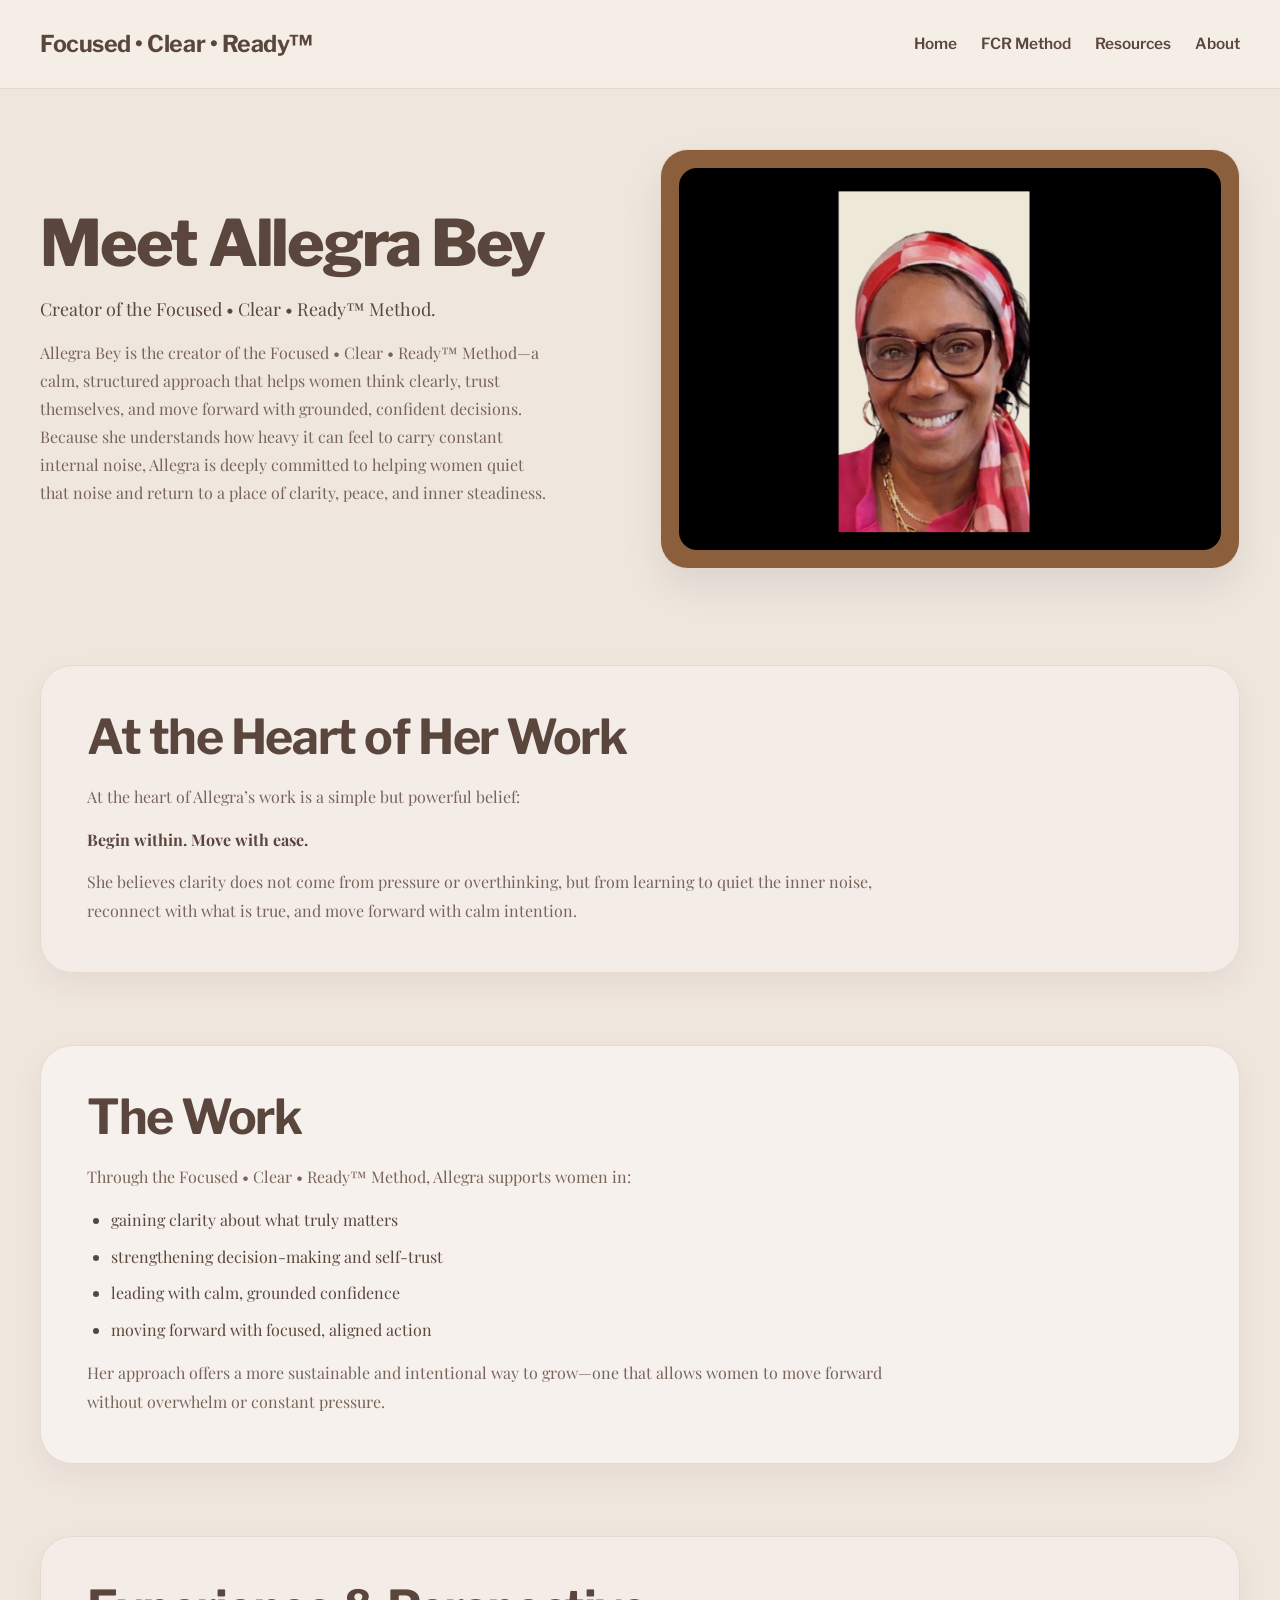
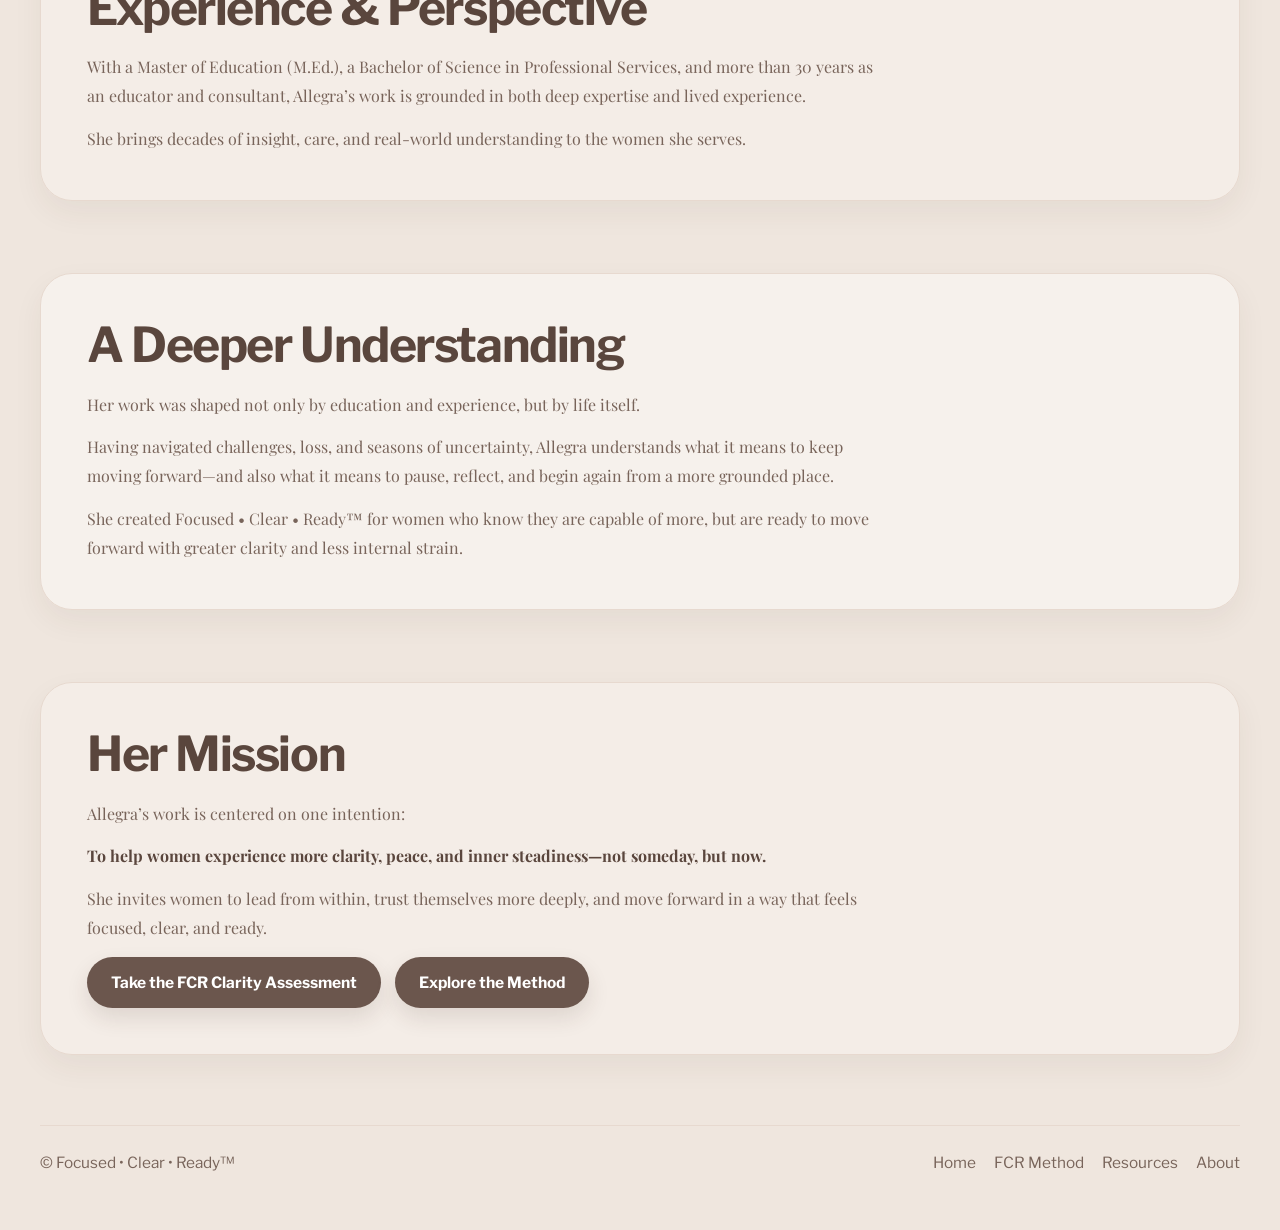
==== about.html @ 3c3bc7fe "updated jotforms on pages" ====
<!DOCTYPE html>
<html lang="en">
<head>
  <meta charset="UTF-8">
  <meta name="viewport" content="width=device-width, initial-scale=1.0">
  <title>About — Focused • Clear • Ready™</title>
  <link rel="preconnect" href="https://fonts.googleapis.com">
  <link rel="preconnect" href="https://fonts.gstatic.com" crossorigin>
  <link href="https://fonts.googleapis.com/css2?family=Libre+Franklin:wght@500;600;700;800&family=Playfair+Display:wght@400;500;600;700&display=swap" rel="stylesheet">
  <link rel="stylesheet" href="css/styles.css">
</head>
<body>

<header class="site-header">
  <div class="nav-container">
    <h1 class="logo">Focused • Clear • Ready™</h1>
    <nav class="nav">
      <a href="index.html">Home</a>
      <a href="method.html">FCR Method</a>
      <a href="resources.html">Resources</a>
      <a href="about.html">About</a>
    </nav>
  </div>
</header>

<section class="page-hero">
  <div class="page-hero-text">
    <h1>Meet Allegra Bey</h1>

    <p class="page-hero-subheadline">
      Creator of the Focused • Clear • Ready™ Method.
    </p>

    <p class="page-hero-intro">
      Allegra Bey is the creator of the Focused • Clear • Ready™ Method—a calm, structured approach that helps women think clearly, trust themselves, and move forward with grounded, confident decisions.
    </p>

    <p class="page-hero-intro">
      Because she understands how heavy it can feel to carry constant internal noise, Allegra is deeply committed to helping women quiet that noise and return to a place of clarity, peace, and inner steadiness.
    </p>
  </div>

  <div class="page-hero-image about-photo-frame">
    <img src="images/auntie-home.png" alt="Allegra Bey portrait">
  </div>
</section>

<section class="section light">
  <div class="container">
    <h2>At the Heart of Her Work</h2>

    <p>
      At the heart of Allegra’s work is a simple but powerful belief:
    </p>

    <p><strong>Begin within. Move with ease.</strong></p>

    <p>
      She believes clarity does not come from pressure or overthinking, but from learning to quiet the inner noise, reconnect with what is true, and move forward with calm intention.
    </p>
  </div>
</section>

<section class="section">
  <div class="container">
    <h2>The Work</h2>

    <p>
      Through the Focused • Clear • Ready™ Method, Allegra supports women in:
    </p>

    <ul class="section-list">
      <li>gaining clarity about what truly matters</li>
      <li>strengthening decision-making and self-trust</li>
      <li>leading with calm, grounded confidence</li>
      <li>moving forward with focused, aligned action</li>
    </ul>

    <p>
      Her approach offers a more sustainable and intentional way to grow—one that allows women to move forward without overwhelm or constant pressure.
    </p>
  </div>
</section>

<section class="section light">
  <div class="container">
    <h2>Experience &amp; Perspective</h2>

    <p>
      With a Master of Education (M.Ed.), a Bachelor of Science in Professional Services, and more than 30 years as an educator and consultant, Allegra’s work is grounded in both deep expertise and lived experience.
    </p>

    <p>
      She brings decades of insight, care, and real-world understanding to the women she serves.
    </p>
  </div>
</section>

<section class="section">
  <div class="container">
    <h2>A Deeper Understanding</h2>

    <p>
      Her work was shaped not only by education and experience, but by life itself.
    </p>

    <p>
      Having navigated challenges, loss, and seasons of uncertainty, Allegra understands what it means to keep moving forward—and also what it means to pause, reflect, and begin again from a more grounded place.
    </p>

    <p>
      She created Focused • Clear • Ready™ for women who know they are capable of more, but are ready to move forward with greater clarity and less internal strain.
    </p>
  </div>
</section>

<section class="section light">
  <div class="container">
    <h2>Her Mission</h2>

    <p>
      Allegra’s work is centered on one intention:
    </p>

    <p><strong>To help women experience more clarity, peace, and inner steadiness—not someday, but now.</strong></p>

    <p>
      She invites women to lead from within, trust themselves more deeply, and move forward in a way that feels focused, clear, and ready.
    </p>

    <div class="button-row">
      <a class="primary-button" href="https://form.jotform.com/222217613216143" target="_blank" rel="noopener">Take the FCR Clarity Assessment</a>
      <a class="cta-button" href="method.html">Explore the Method</a>
    </div>
  </div>
</section>

<footer class="site-footer">
  <div class="footer-container">
    <p>© Focused • Clear • Ready™</p>
    <nav>
      <a href="index.html">Home</a>
      <a href="method.html">FCR Method</a>
      <a href="resources.html">Resources</a>
      <a href="about.html">About</a>
    </nav>
  </div>
</footer>

</body>
</html>
---- css/styles.css ----
:root {
  --bg: #efe6de;
  --surface: #f6efe8;
  --surface-2: #fbf7f3;
  --text: #5a463d;
  --muted: #78645a;
  --line: #e7d9cf;
  --line-soft: #efe3da;
  --button: #6b564d;
  --button-hover: #5c4a43;
  --white: #ffffff;
  --shadow-soft: 0 12px 30px rgba(63, 45, 36, 0.06);
  --shadow-card: 0 10px 24px rgba(63, 45, 36, 0.05);
  --radius-xl: 32px;
  --radius-lg: 24px;
  --radius-md: 18px;
  --max-width: 1200px;
}

/* Reset */
* {
  margin: 0;
  padding: 0;
  box-sizing: border-box;
}

html {
  scroll-behavior: smooth;
}

body {
  font-family: "Libre Franklin", Arial, sans-serif;
  background: var(--bg);
  color: var(--text);
  line-height: 1.65;
  -webkit-font-smoothing: antialiased;
  text-rendering: optimizeLegibility;
}

img {
  max-width: 100%;
  display: block;
}

a {
  color: inherit;
  text-decoration: none;
  transition: 0.22s ease;
}

.container,
.nav-container,
.footer-container {
  width: min(var(--max-width), calc(100% - 48px));
  margin: 0 auto;
}

/* Header */
.site-header {
  position: sticky;
  top: 0;
  z-index: 1000;
  background: rgba(246, 239, 232, 0.92);
  backdrop-filter: blur(10px);
  border-bottom: 1px solid var(--line);
}

.nav-container {
  min-height: 88px;
  display: flex;
  align-items: center;
  justify-content: space-between;
  gap: 24px;
}

.logo {
  font-size: 1.45rem;
  font-weight: 700;
  letter-spacing: -0.02em;
  color: var(--text);
  white-space: nowrap;
}

.nav {
  display: flex;
  align-items: center;
  gap: 24px;
  flex-wrap: wrap;
}

.nav a {
  font-size: 0.96rem;
  font-weight: 600;
  color: var(--text);
}

.nav a:hover {
  color: #8a7063;
}

/* Buttons */
.primary-button,
.cta-button,
.form-button {
  background: var(--button);
  color: #fff !important;
  border: none;
  border-radius: 999px;
  padding: 13px 24px;
  font-family: "Libre Franklin", Arial, sans-serif;
  font-size: 0.97rem;
  font-weight: 700;
  cursor: pointer;
  box-shadow: 0 10px 22px rgba(63, 45, 36, 0.12);
}

.primary-button:hover,
.cta-button:hover,
.form-button:hover {
  background: var(--button-hover);
  transform: translateY(-1px);
}

/* Homepage hero */
.hero-bg {
  width: min(var(--max-width), calc(100% - 48px));
  min-height: 720px;
  margin: 36px auto 34px;
  border-radius: 34px;
  overflow: hidden;
  position: relative;
  border: 1px solid var(--line);
  box-shadow: var(--shadow-soft);
}

.hero-bg-image {
  position: absolute;
  inset: 0;
  z-index: 0;
}

.hero-bg-image img {
  width: 100%;
  height: 100%;
  object-fit: cover;
  object-position: center;
}

.hero-overlay {
  position: absolute;
  inset: 0;
  background: linear-gradient(
    90deg,
    rgba(239, 230, 222, 0.82) 0%,
    rgba(239, 230, 222, 0.62) 28%,
    rgba(239, 230, 222, 0.18) 58%,
    rgba(239, 230, 222, 0.04) 100%
  );
  z-index: 1;
}

.hero-content {
  position: relative;
  z-index: 2;
  max-width: 560px;
  padding: 82px 56px;
}

.hero-content h1 {
  font-size: clamp(3.1rem, 6vw, 5.2rem);
  line-height: 0.98;
  letter-spacing: -0.04em;
  margin-bottom: 22px;
  font-weight: 800;
  color: var(--text);
}

.hero-subheadline {
  font-family: "Playfair Display", Georgia, serif;
  font-size: 1.08rem;
  line-height: 1.55;
  color: var(--text);
  max-width: 430px;
  margin-bottom: 28px;
}

/* Inner page hero */
.page-hero {
  display: grid;
  grid-template-columns: 1fr 1fr;
  gap: 40px;
  align-items: center;
  width: min(var(--max-width), calc(100% - 48px));
  margin: 60px auto;
}

.page-hero-text {
  max-width: 520px;
  padding: 24px 8px 24px 0;
  display: flex;
  flex-direction: column;
  justify-content: center;
}

.page-hero-text h1 {
  font-size: clamp(2.7rem, 5vw, 4.5rem);
  line-height: 1;
  letter-spacing: -0.035em;
  margin-bottom: 20px;
  font-weight: 800;
}

.page-hero-subheadline,
.page-hero-intro {
  font-family: "Playfair Display", Georgia, serif;
  color: var(--muted);
  max-width: 560px;
}

.page-hero-subheadline {
  font-size: 1.12rem;
  line-height: 1.55;
  margin-bottom: 16px;
  color: var(--text);
}

.page-hero-intro {
  font-size: 1rem;
  line-height: 1.75;
}

.page-hero-image {
  height: 420px;
  min-height: 420px;
  max-height: 560px;
  border-radius: 28px;
  overflow: hidden;
  border: 1px solid var(--line);
  box-shadow: 0 18px 40px rgba(0, 0, 0, 0.08);
  background: var(--surface);
}

.page-hero-image img {
  width: 100%;
  height: 100%;
  object-fit: cover;
  object-position: center top;
}

/* About image brown background frame only */
.about-photo-frame {
  background-color: #8b5e3c;
  padding: 18px;
}

.about-photo-frame img {
  border-radius: 18px;
}

/* Sections */
.section {
  padding: 36px 0;
}

.section .container {
  background: rgba(255, 255, 255, 0.42);
  border: 1px solid var(--line);
  border-radius: var(--radius-xl);
  padding: 46px;
  box-shadow: var(--shadow-soft);
}

.section.light .container {
  background: rgba(255, 255, 255, 0.28);
}

.section h2 {
  font-size: clamp(2rem, 4vw, 3rem);
  line-height: 1.06;
  letter-spacing: -0.03em;
  margin-bottom: 20px;
  color: var(--text);
}

.section h3 {
  font-size: 1.04rem;
  line-height: 1.25;
  margin-bottom: 12px;
  letter-spacing: -0.01em;
}

.section p {
  font-family: "Playfair Display", Georgia, serif;
  font-size: 1rem;
  line-height: 1.8;
  color: var(--muted);
  max-width: 800px;
}

.section p + p {
  margin-top: 16px;
}

.section strong {
  color: var(--text);
}

/* Nicer rhythm */
.section .container > * + * {
  margin-top: 14px;
}

.section .container h2 + p,
.section .container h2 + ul,
.section .container h2 + .method-grid,
.section .container h2 + .form-wrap,
.section .container h2 + .button-row {
  margin-top: 18px;
}

.button-row {
  margin-top: 24px;
  display: flex;
  gap: 14px;
  flex-wrap: wrap;
}

/* Lists */
.section-list,
.audience-list {
  margin-top: 12px;
  margin-bottom: 12px;
  padding-left: 24px;
}

.section-list li,
.audience-list li {
  font-family: "Playfair Display", Georgia, serif;
  font-size: 1rem;
  line-height: 1.8;
  margin-bottom: 8px;
  color: var(--text);
}

/* Cards */
.method-grid {
  display: grid;
  grid-template-columns: repeat(4, 1fr);
  gap: 18px;
  margin-top: 26px;
}

.method-grid.three-up {
  grid-template-columns: repeat(3, 1fr);
}

.method-card {
  border: 1px solid rgba(255, 255, 255, 0.65);
  border-radius: 22px;
  padding: 26px;
  min-height: 230px;
  box-shadow: var(--shadow-card);
  transition: transform 0.25s ease, box-shadow 0.25s ease, border-color 0.25s ease;
  will-change: transform;
}

.method-card:nth-child(1) { background: #f4ede7; }
.method-card:nth-child(2) { background: #f3dedd; }
.method-card:nth-child(3) { background: #ead1ac; }
.method-card:nth-child(4) { background: #eee4de; }

.method-card p {
  font-size: 0.95rem;
  line-height: 1.7;
  color: var(--text);
}

.method-card:hover {
  transform: translateY(-8px);
  box-shadow: 0 18px 40px rgba(63, 45, 36, 0.12);
  border-color: #d9cfc5;
}

/* Forms */
.form-wrap {
  margin-top: 26px;
}

.form-grid {
  display: grid;
  grid-template-columns: 1fr 1fr;
  gap: 16px;
  margin-bottom: 16px;
}

.form-field {
  display: flex;
  flex-direction: column;
  gap: 8px;
}

.form-field label {
  font-size: 0.92rem;
  font-weight: 600;
}

.form-field input,
.form-field textarea {
  width: 100%;
  border: 1px solid var(--line);
  background: #fffaf6;
  color: var(--text);
  border-radius: 16px;
  padding: 16px 18px;
  font-family: "Libre Franklin", Arial, sans-serif;
  font-size: 0.98rem;
  outline: none;
  transition: 0.2s ease;
  box-shadow: 0 6px 16px rgba(24, 24, 24, 0.03);
}

.form-field input::placeholder,
.form-field textarea::placeholder {
  color: #9b8a7d;
}

.form-field input:focus,
.form-field textarea:focus {
  border-color: #b79b89;
  box-shadow: 0 0 0 4px rgba(183, 155, 137, 0.18);
}

.form-field textarea {
  min-height: 150px;
  resize: vertical;
}

.form-actions {
  margin-top: 18px;
}

/* Signature */
.signature .container {
  text-align: center;
  background: transparent;
  border: none;
  box-shadow: none;
  padding-top: 10px;
  padding-bottom: 10px;
}

.signature h2 {
  max-width: 860px;
  margin-left: auto;
  margin-right: auto;
}

/* Footer */
.site-footer {
  padding: 34px 0 54px;
}

.footer-container {
  display: flex;
  justify-content: space-between;
  align-items: center;
  gap: 20px;
  border-top: 1px solid var(--line);
  padding-top: 24px;
}

.site-footer nav {
  display: flex;
  gap: 18px;
  flex-wrap: wrap;
}

.site-footer p,
.site-footer a {
  color: var(--muted);
  font-size: 0.96rem;
}

/* Responsive */
@media (max-width: 1100px) {
  .page-hero {
    grid-template-columns: 1fr;
    gap: 24px;
  }

  .method-grid {
    grid-template-columns: 1fr 1fr;
  }

  .method-grid.three-up {
    grid-template-columns: 1fr 1fr;
  }

  .page-hero-image {
    height: 380px;
    min-height: 380px;
    max-height: 460px;
  }
}

@media (max-width: 760px) {
  .nav-container,
  .footer-container {
    flex-direction: column;
    align-items: flex-start;
  }

  .nav {
    gap: 14px;
  }

  .container,
  .nav-container,
  .footer-container,
  .hero-bg,
  .page-hero {
    width: min(var(--max-width), calc(100% - 28px));
  }

  .hero-bg {
    min-height: 540px;
  }

  .hero-content {
    padding: 42px 24px;
    max-width: 100%;
  }

  .hero-content h1,
  .page-hero-text h1 {
    font-size: 3rem;
  }

  .page-hero {
    margin-top: 28px;
  }

  .page-hero-text {
    padding: 8px 0;
  }

  .page-hero-image {
    height: 320px;
    min-height: 320px;
    max-height: 360px;
  }

  .section {
    padding: 24px 0;
  }

  .section .container {
    padding: 28px;
  }

  .method-grid,
  .method-grid.three-up,
  .form-grid {
    grid-template-columns: 1fr;
  }

  .logo {
    font-size: 1.3rem;
  }
}
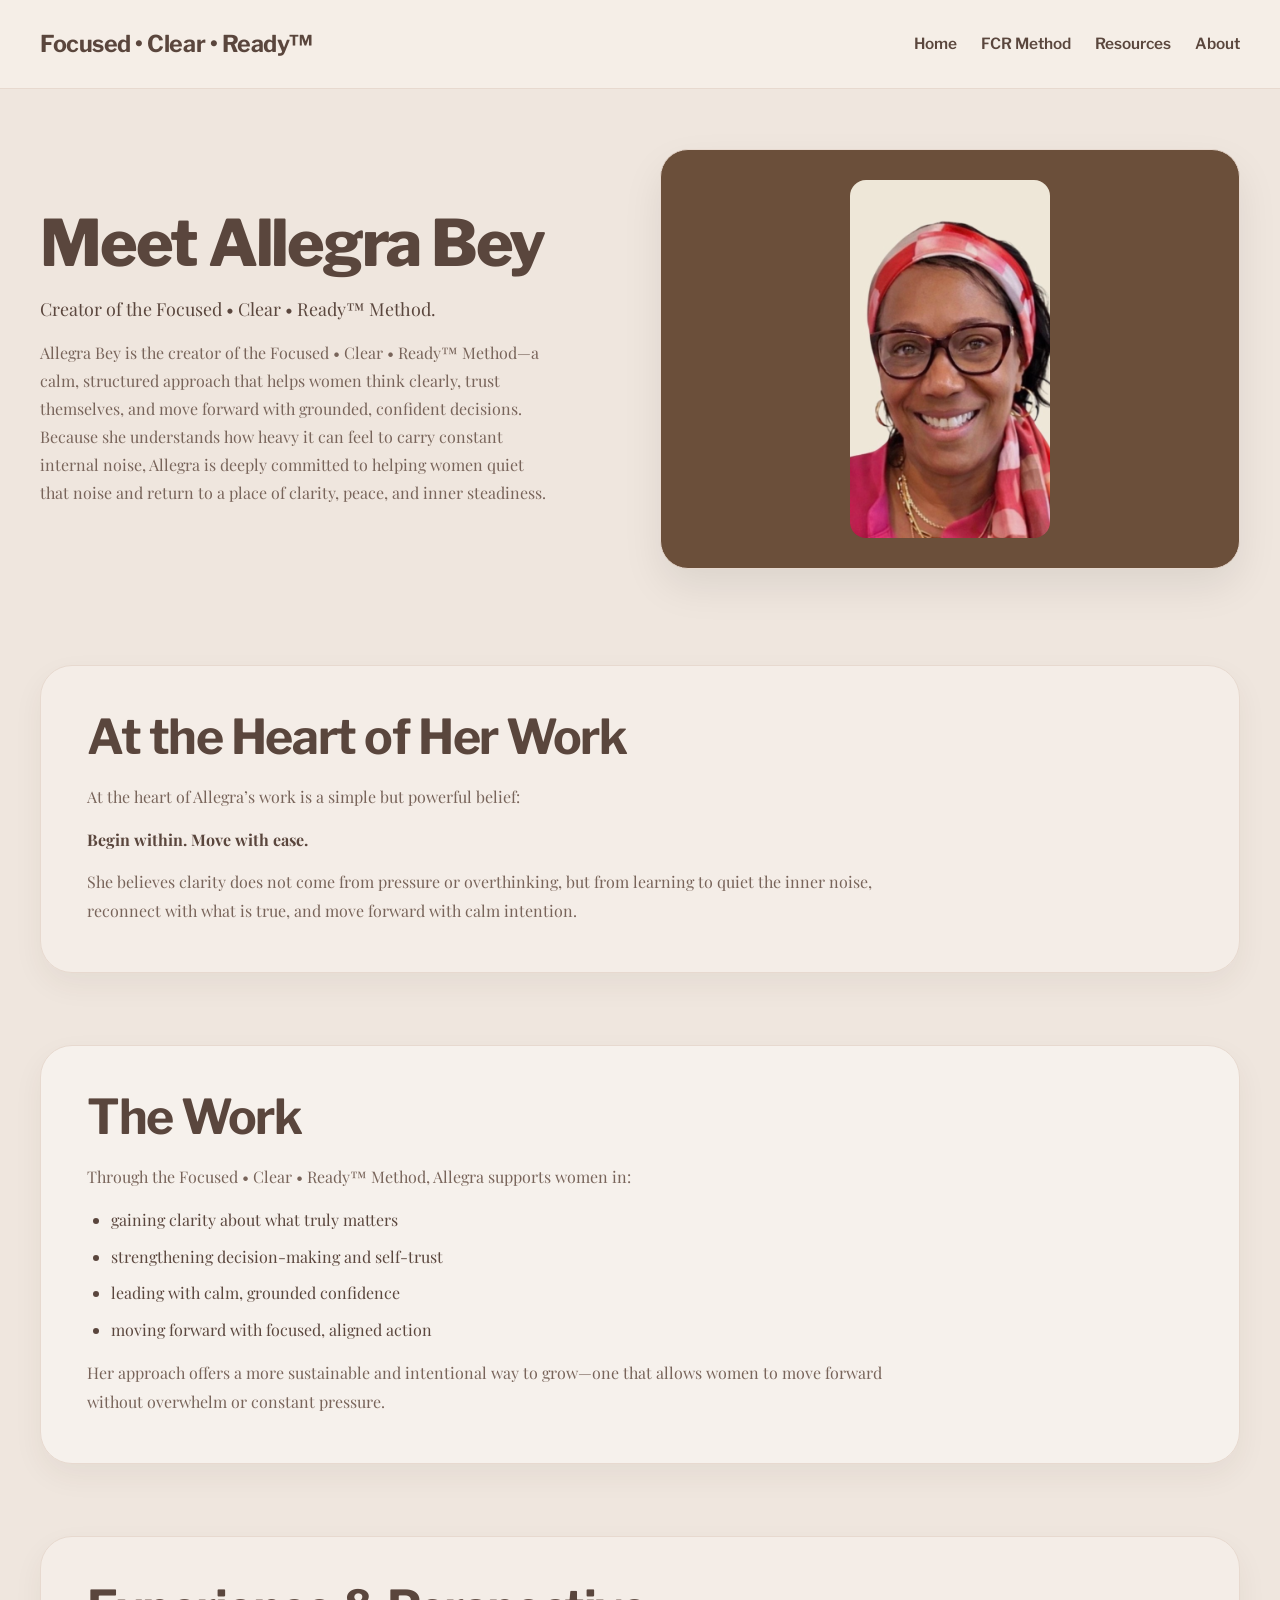
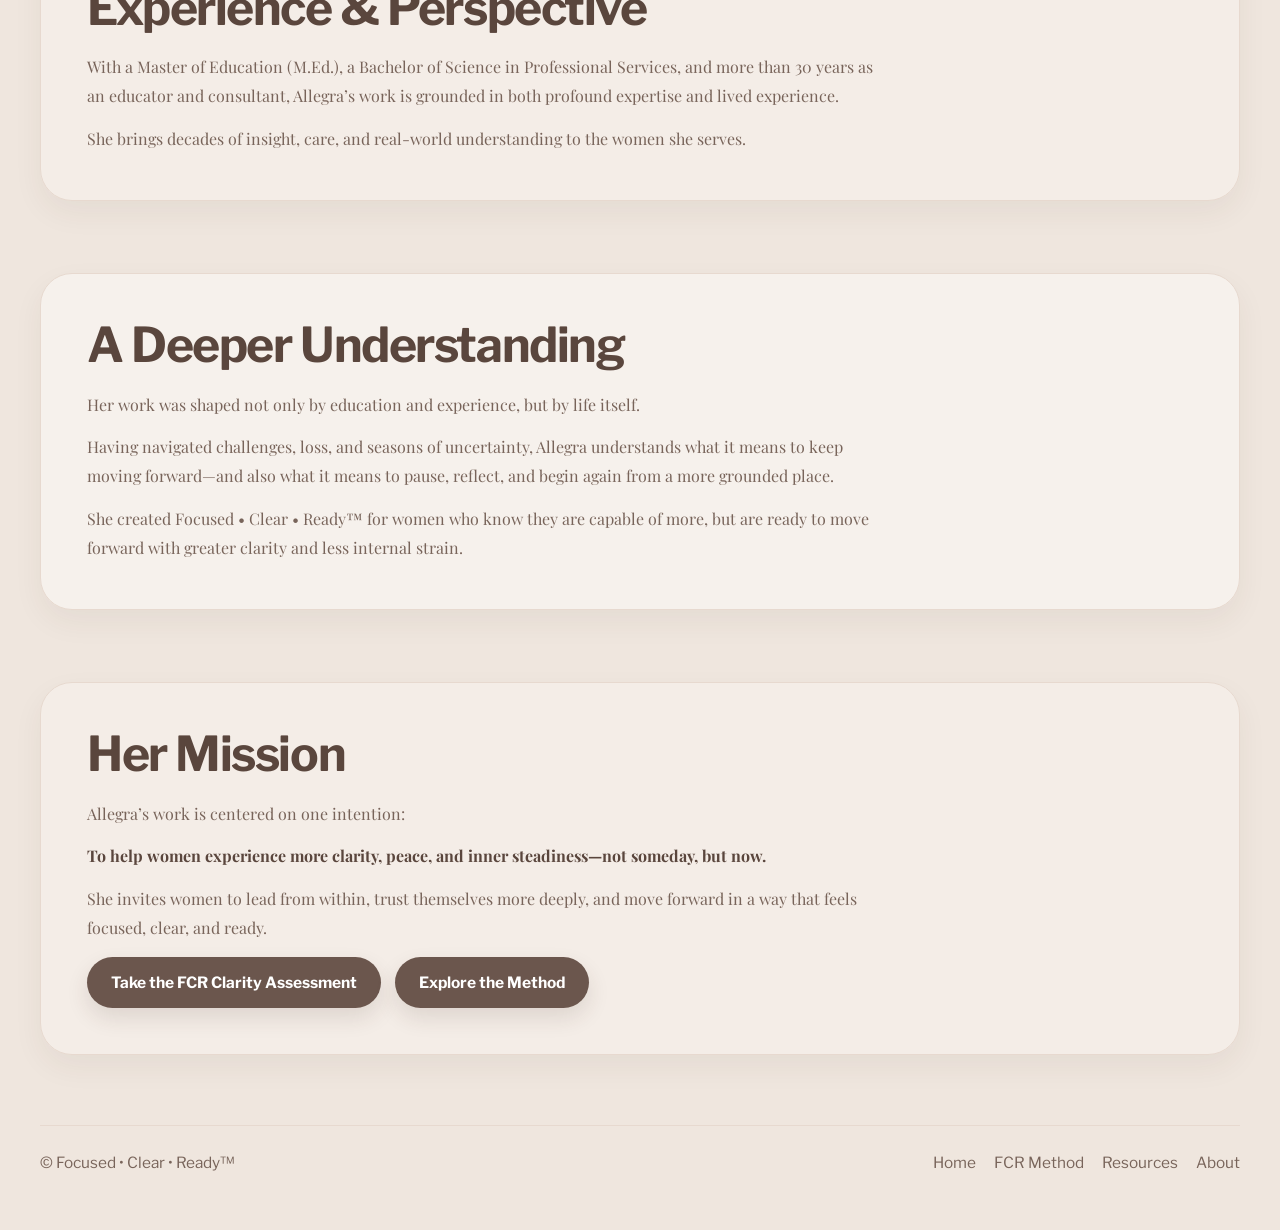
==== commit 671aeb39: "verbiage updates" ====
--- a/about.html
+++ b/about.html
@@ -87,7 +87,7 @@
     <h2>Experience &amp; Perspective</h2>
 
     <p>
-      With a Master of Education (M.Ed.), a Bachelor of Science in Professional Services, and more than 30 years as an educator and consultant, Allegra’s work is grounded in both deep expertise and lived experience.
+      With a Master of Education (M.Ed.), a Bachelor of Science in Professional Services, and more than 30 years as an educator and consultant, Allegra’s work is grounded in both profound expertise and lived experience.
     </p>
 
     <p>
--- a/css/styles.css
+++ b/css/styles.css
@@ -249,12 +249,23 @@
 
 /* About image brown background frame only */
 .about-photo-frame {
-  background-color: #8b5e3c;
-  padding: 18px;
+  background-color: #6b4f3a;
+  padding: 30px;
+  border-radius: 28px;
+  display: flex;
+  justify-content: center;
+  align-items: center;
+  overflow: hidden;
 }
 
 .about-photo-frame img {
-  border-radius: 18px;
+  width: auto;
+  max-width: 100%;
+  max-height: 100%;
+  height: auto;
+  object-fit: contain;
+  border-radius: 16px;
+  display: block;
 }
 
 /* Sections */
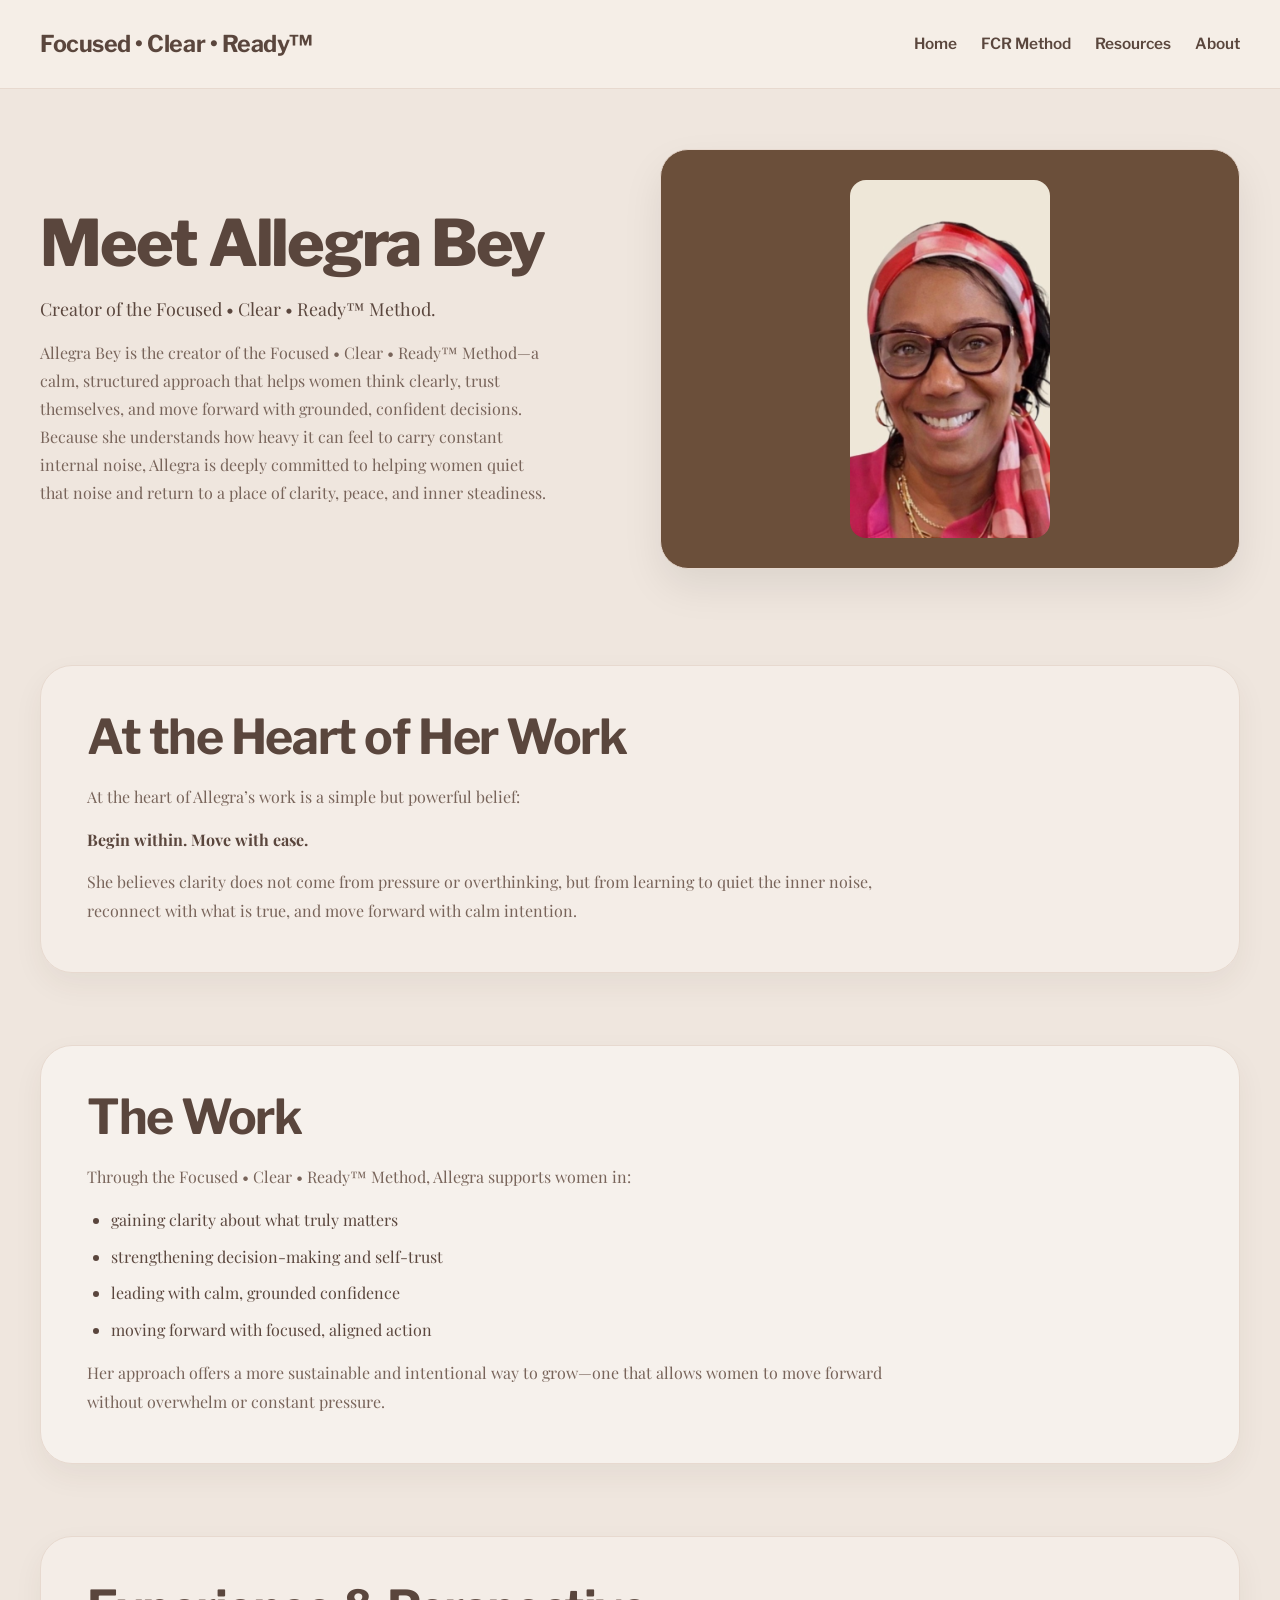
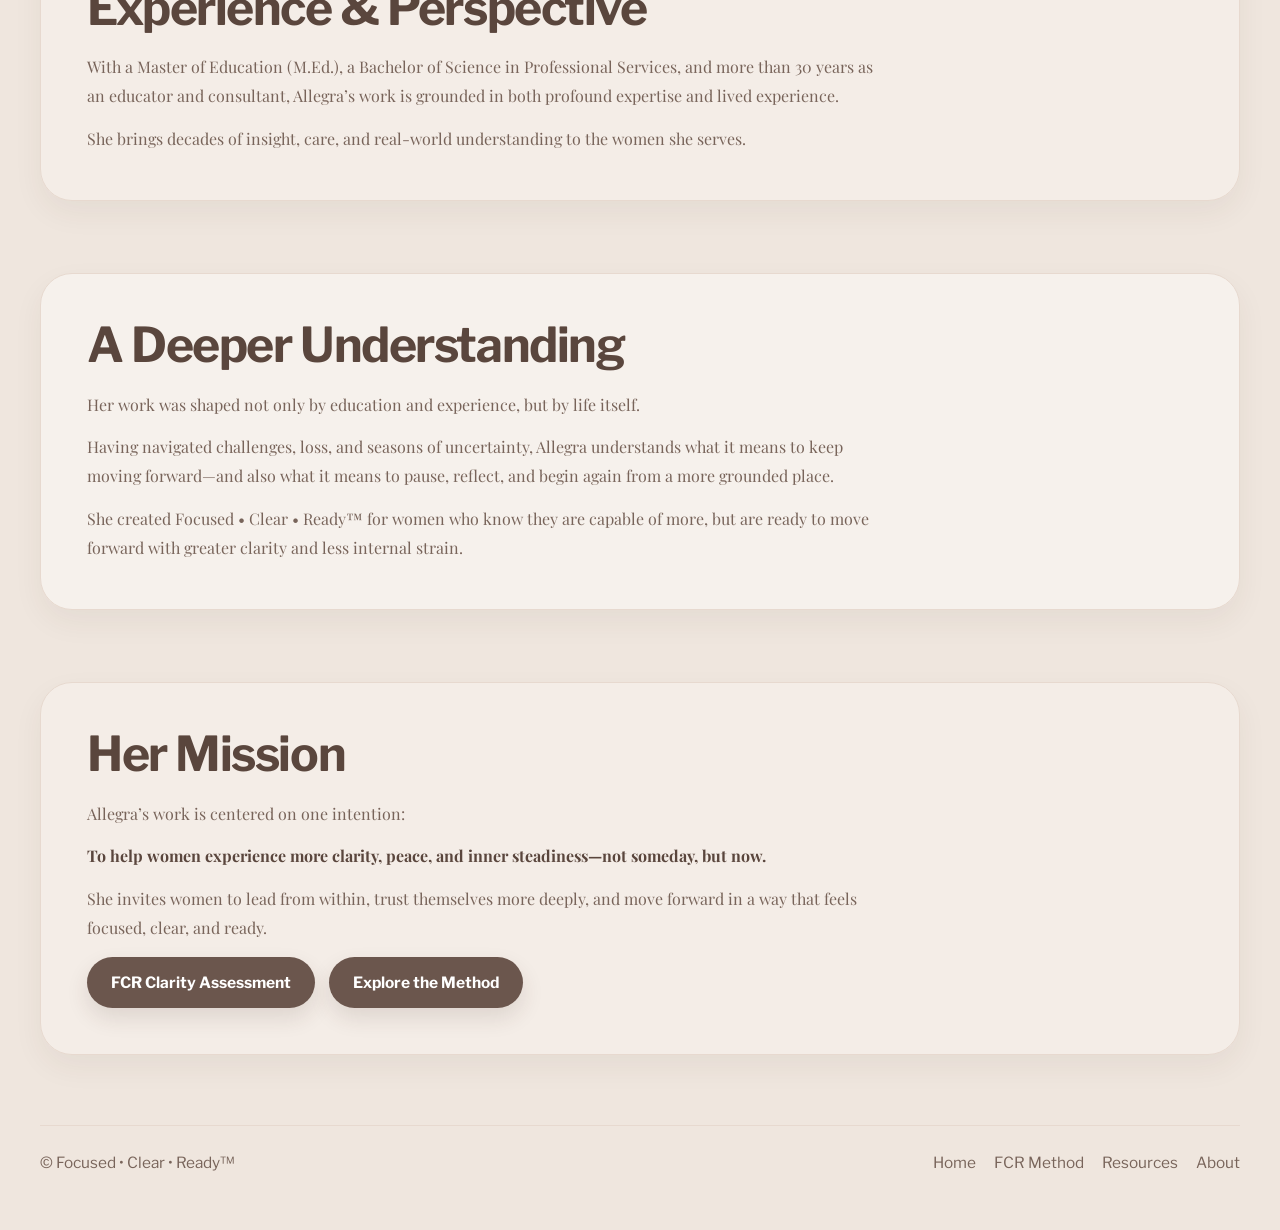
==== commit 0038f843: "final polish passes" ====
--- a/about.html
+++ b/about.html
@@ -129,7 +129,7 @@
     </p>
 
     <div class="button-row">
-      <a class="primary-button" href="https://form.jotform.com/222217613216143" target="_blank" rel="noopener">Take the FCR Clarity Assessment</a>
+      <a class="primary-button" href="https://form.jotform.com/222217613216143" target="_blank" rel="noopener">FCR Clarity Assessment</a>
       <a class="cta-button" href="method.html">Explore the Method</a>
     </div>
   </div>
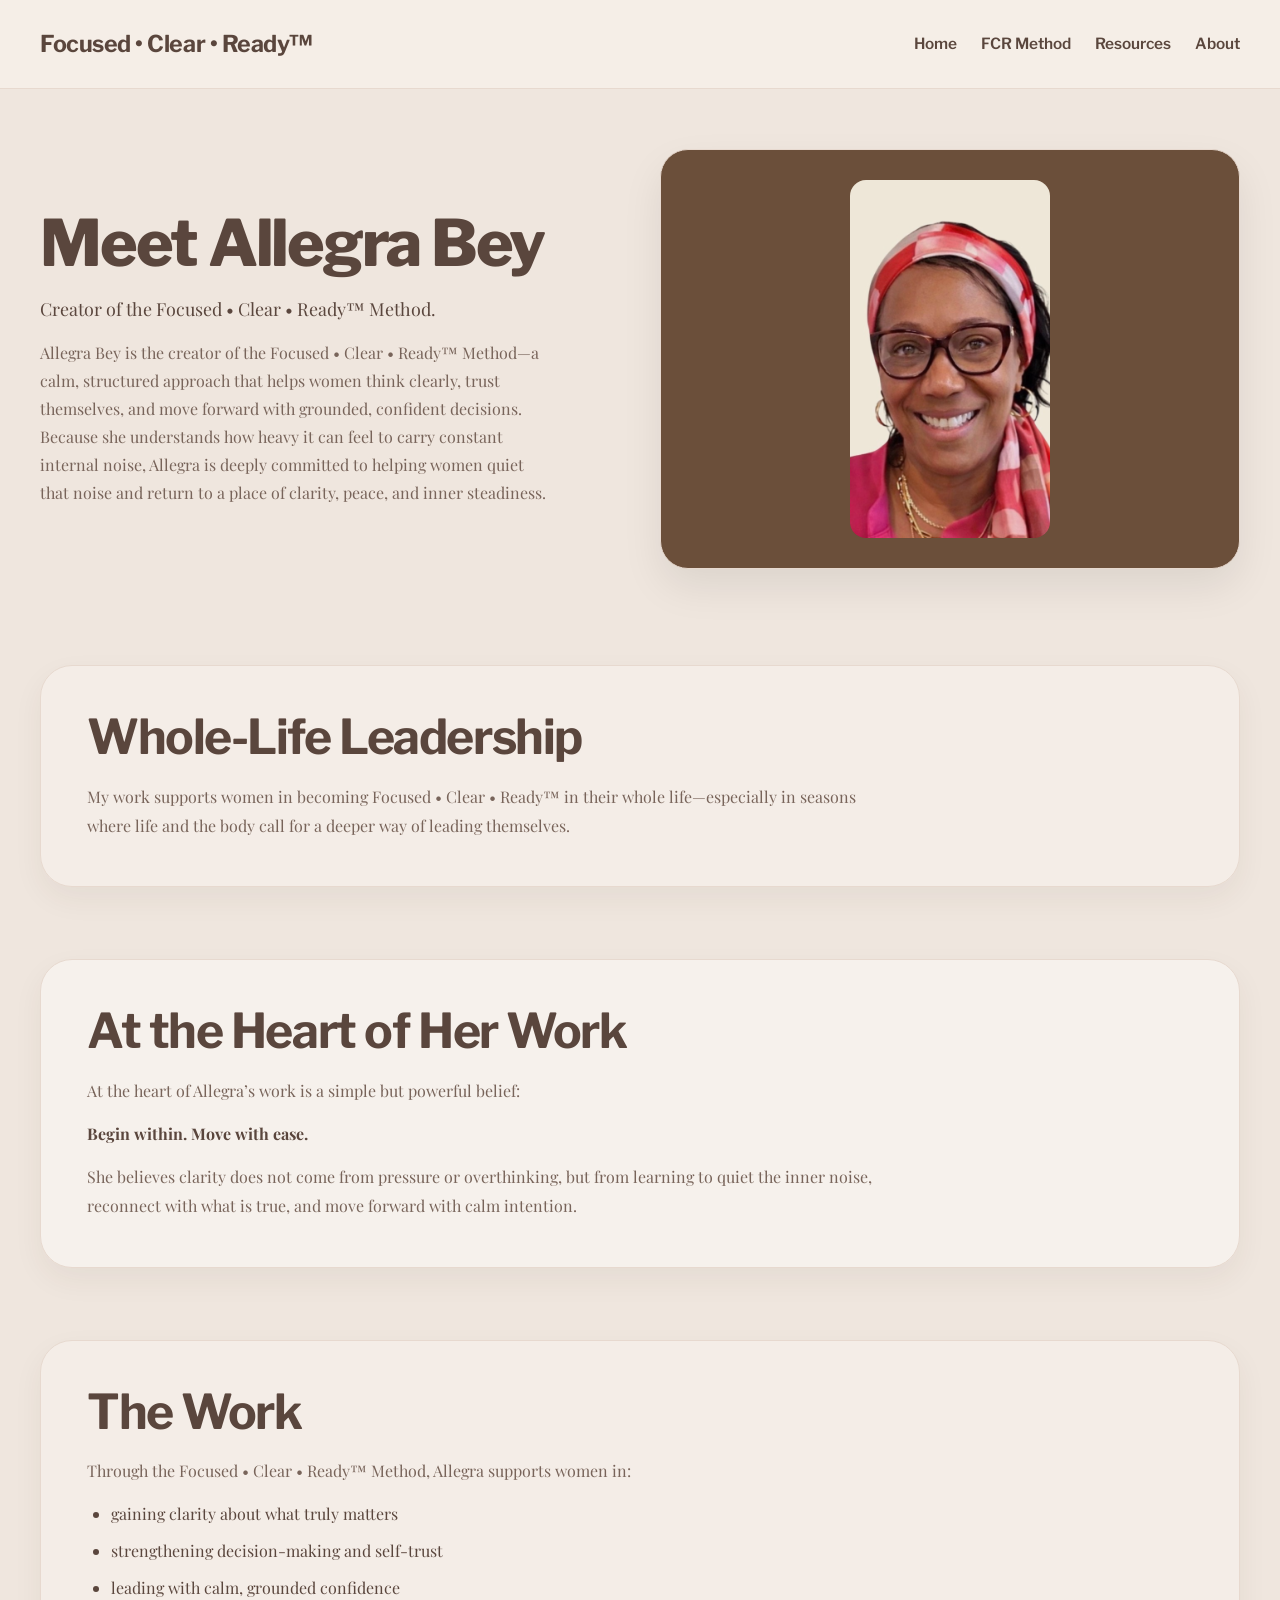
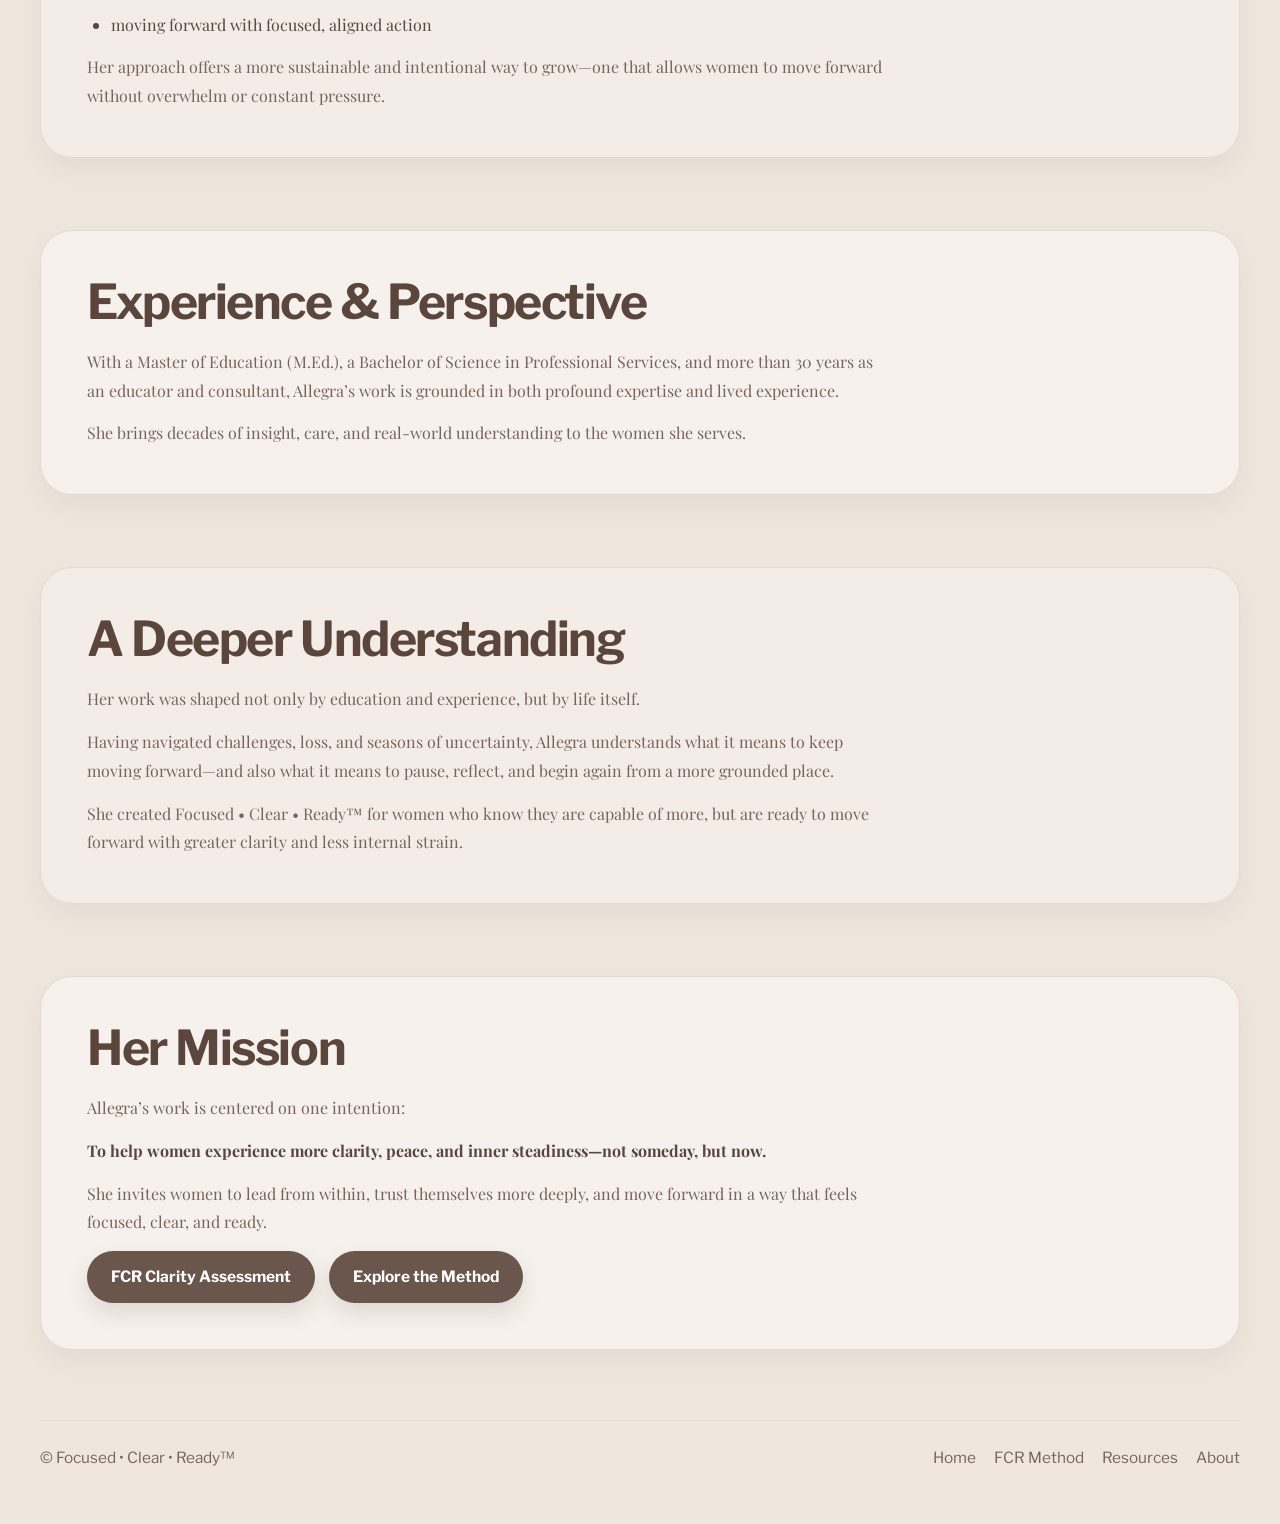
==== commit 415b5012: "updated html" ====
--- a/about.html
+++ b/about.html
@@ -47,6 +47,16 @@
 
 <section class="section light">
   <div class="container">
+    <h2>Whole-Life Leadership</h2>
+
+    <p>
+      My work supports women in becoming Focused • Clear • Ready™ in their whole life—especially in seasons where life and the body call for a deeper way of leading themselves.
+    </p>
+  </div>
+</section>
+
+<section class="section">
+  <div class="container">
     <h2>At the Heart of Her Work</h2>
 
     <p>
@@ -61,7 +71,7 @@
   </div>
 </section>
 
-<section class="section">
+<section class="section light">
   <div class="container">
     <h2>The Work</h2>
 
@@ -82,7 +92,7 @@
   </div>
 </section>
 
-<section class="section light">
+<section class="section">
   <div class="container">
     <h2>Experience &amp; Perspective</h2>
 
@@ -96,7 +106,7 @@
   </div>
 </section>
 
-<section class="section">
+<section class="section light">
   <div class="container">
     <h2>A Deeper Understanding</h2>
 
@@ -114,7 +124,7 @@
   </div>
 </section>
 
-<section class="section light">
+<section class="section">
   <div class="container">
     <h2>Her Mission</h2>
 
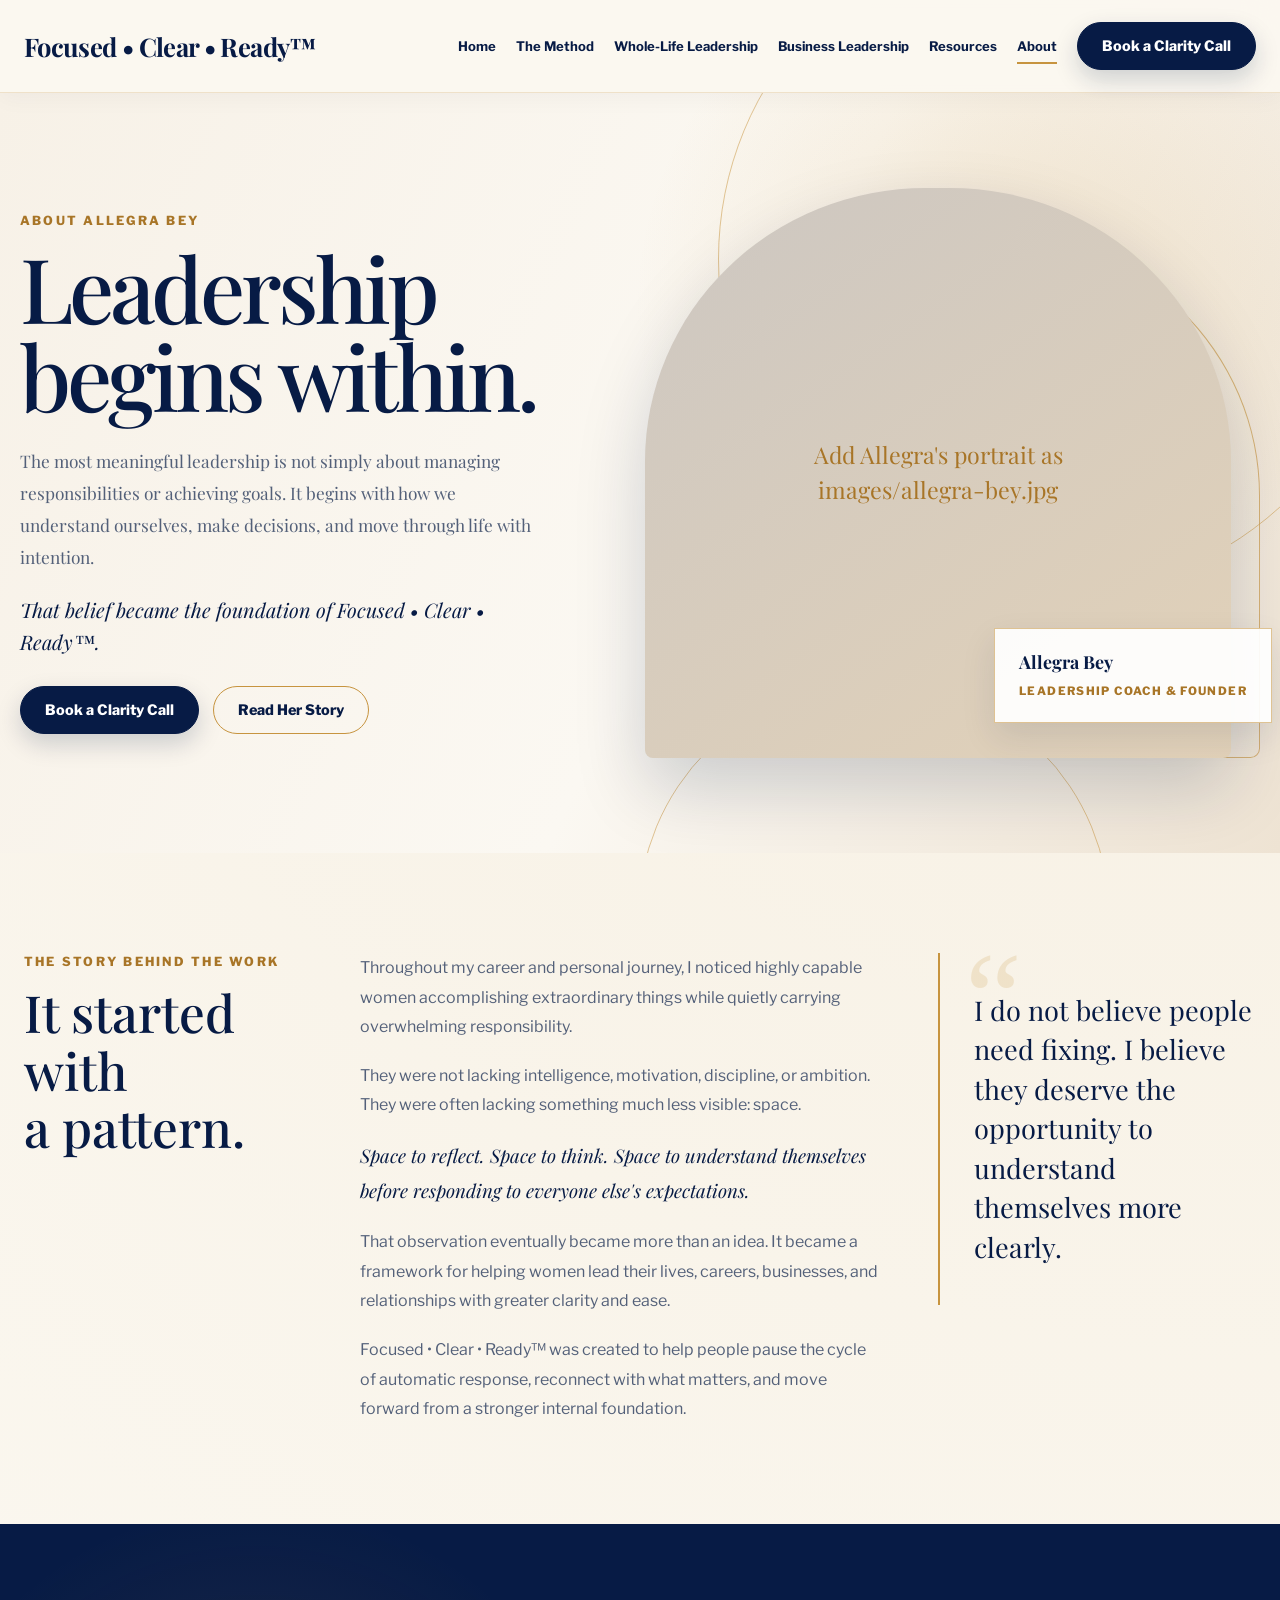
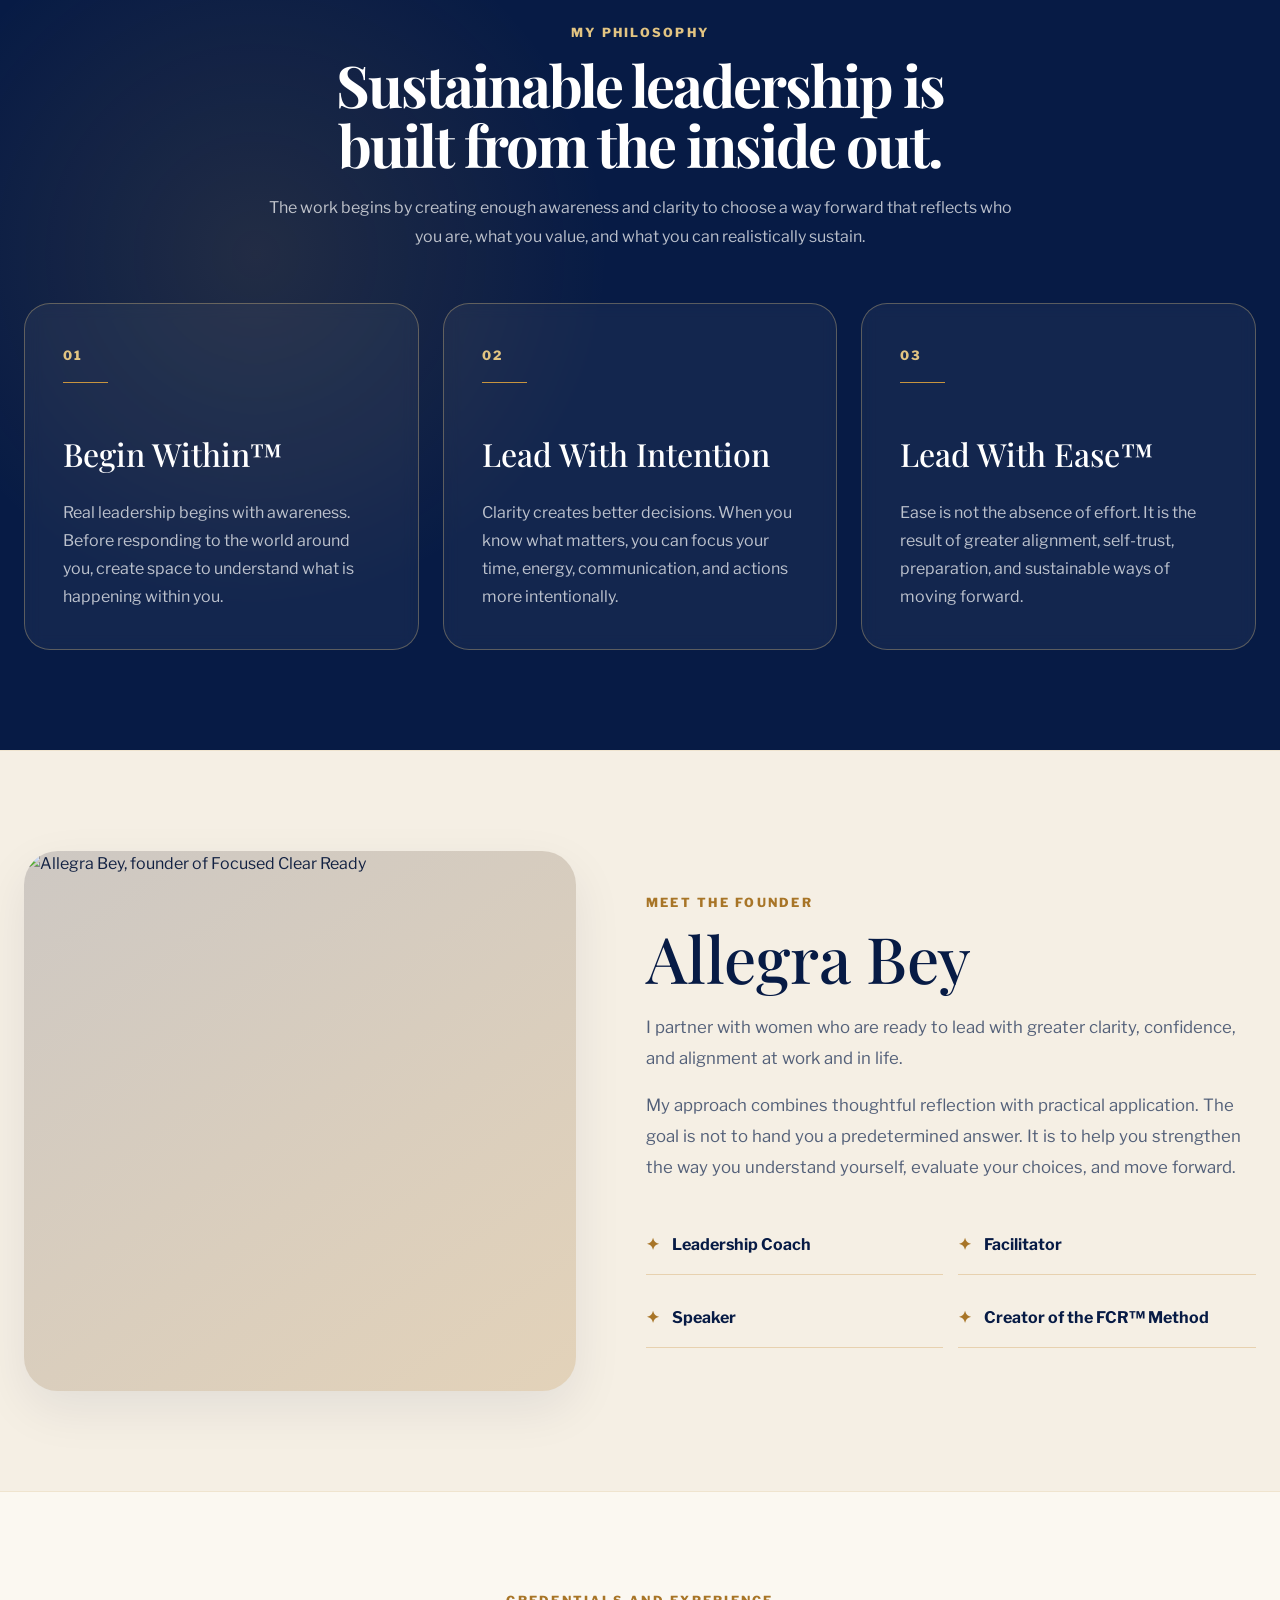
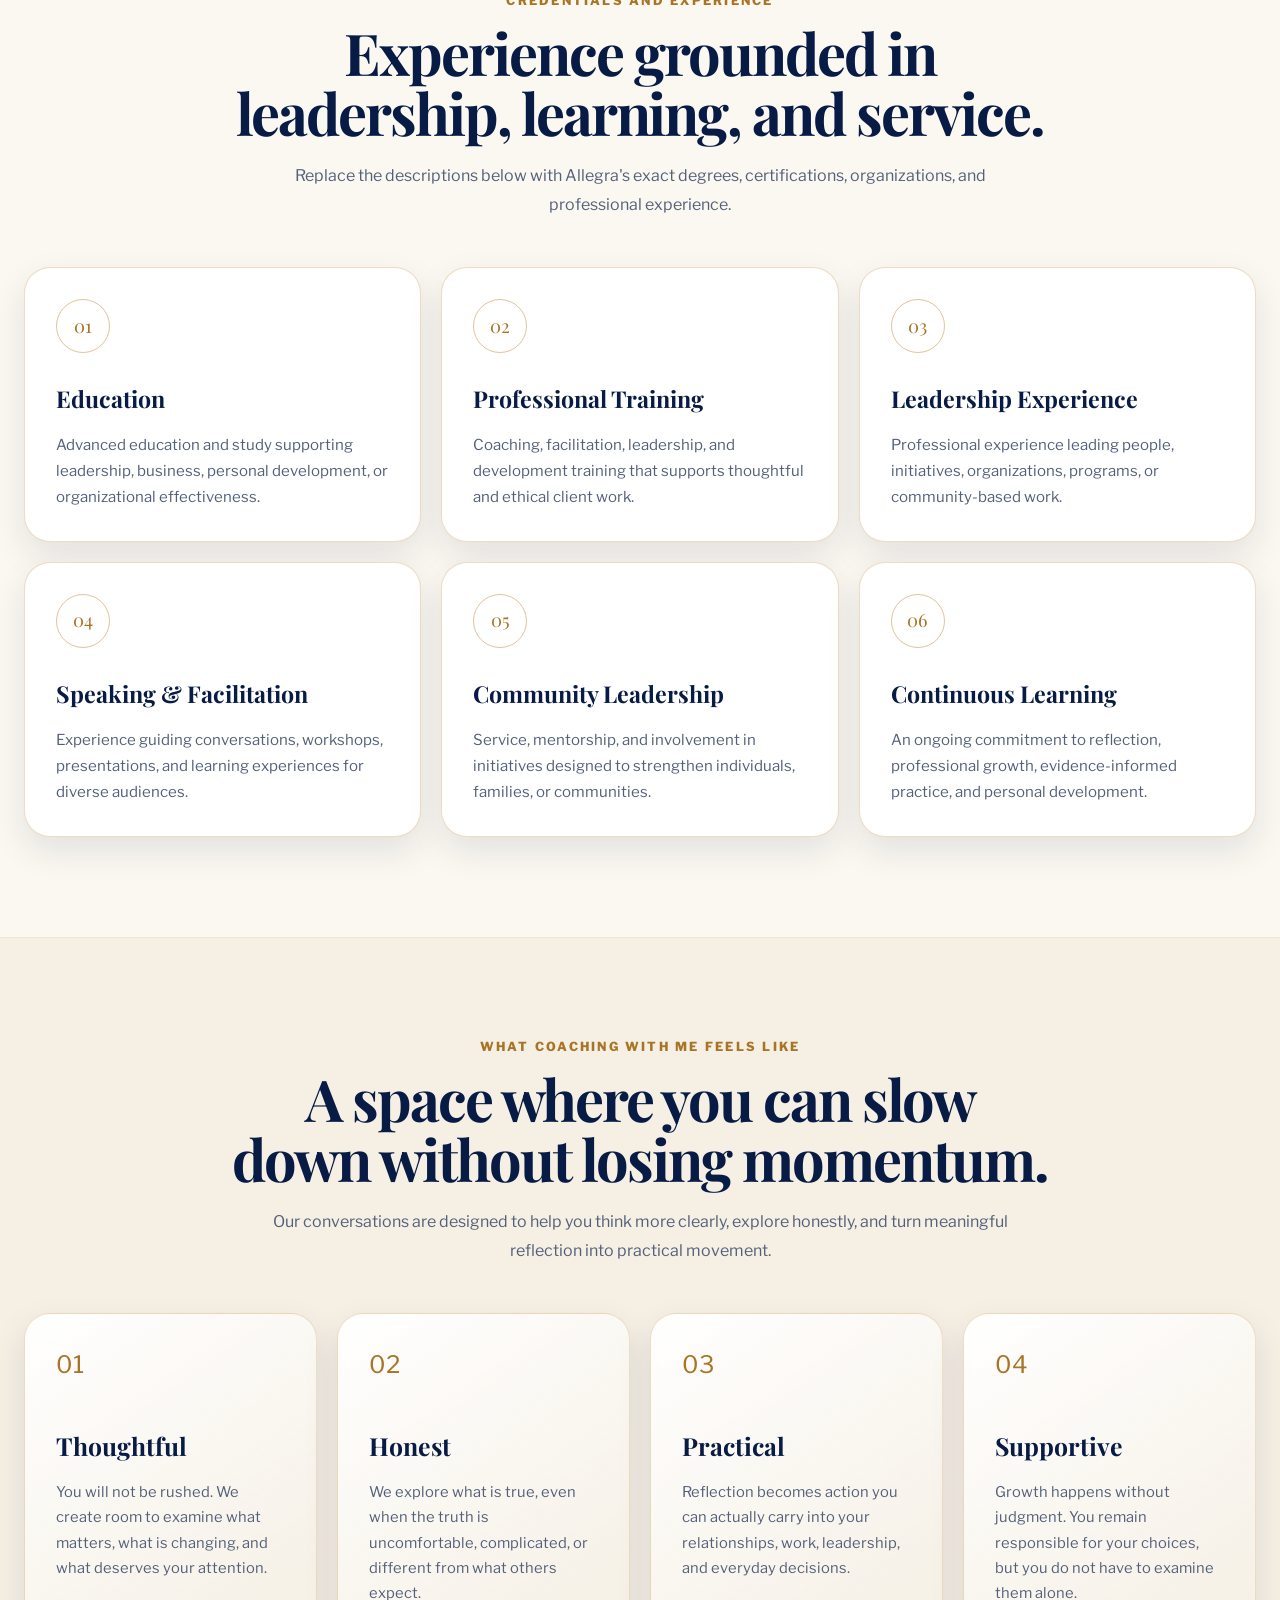
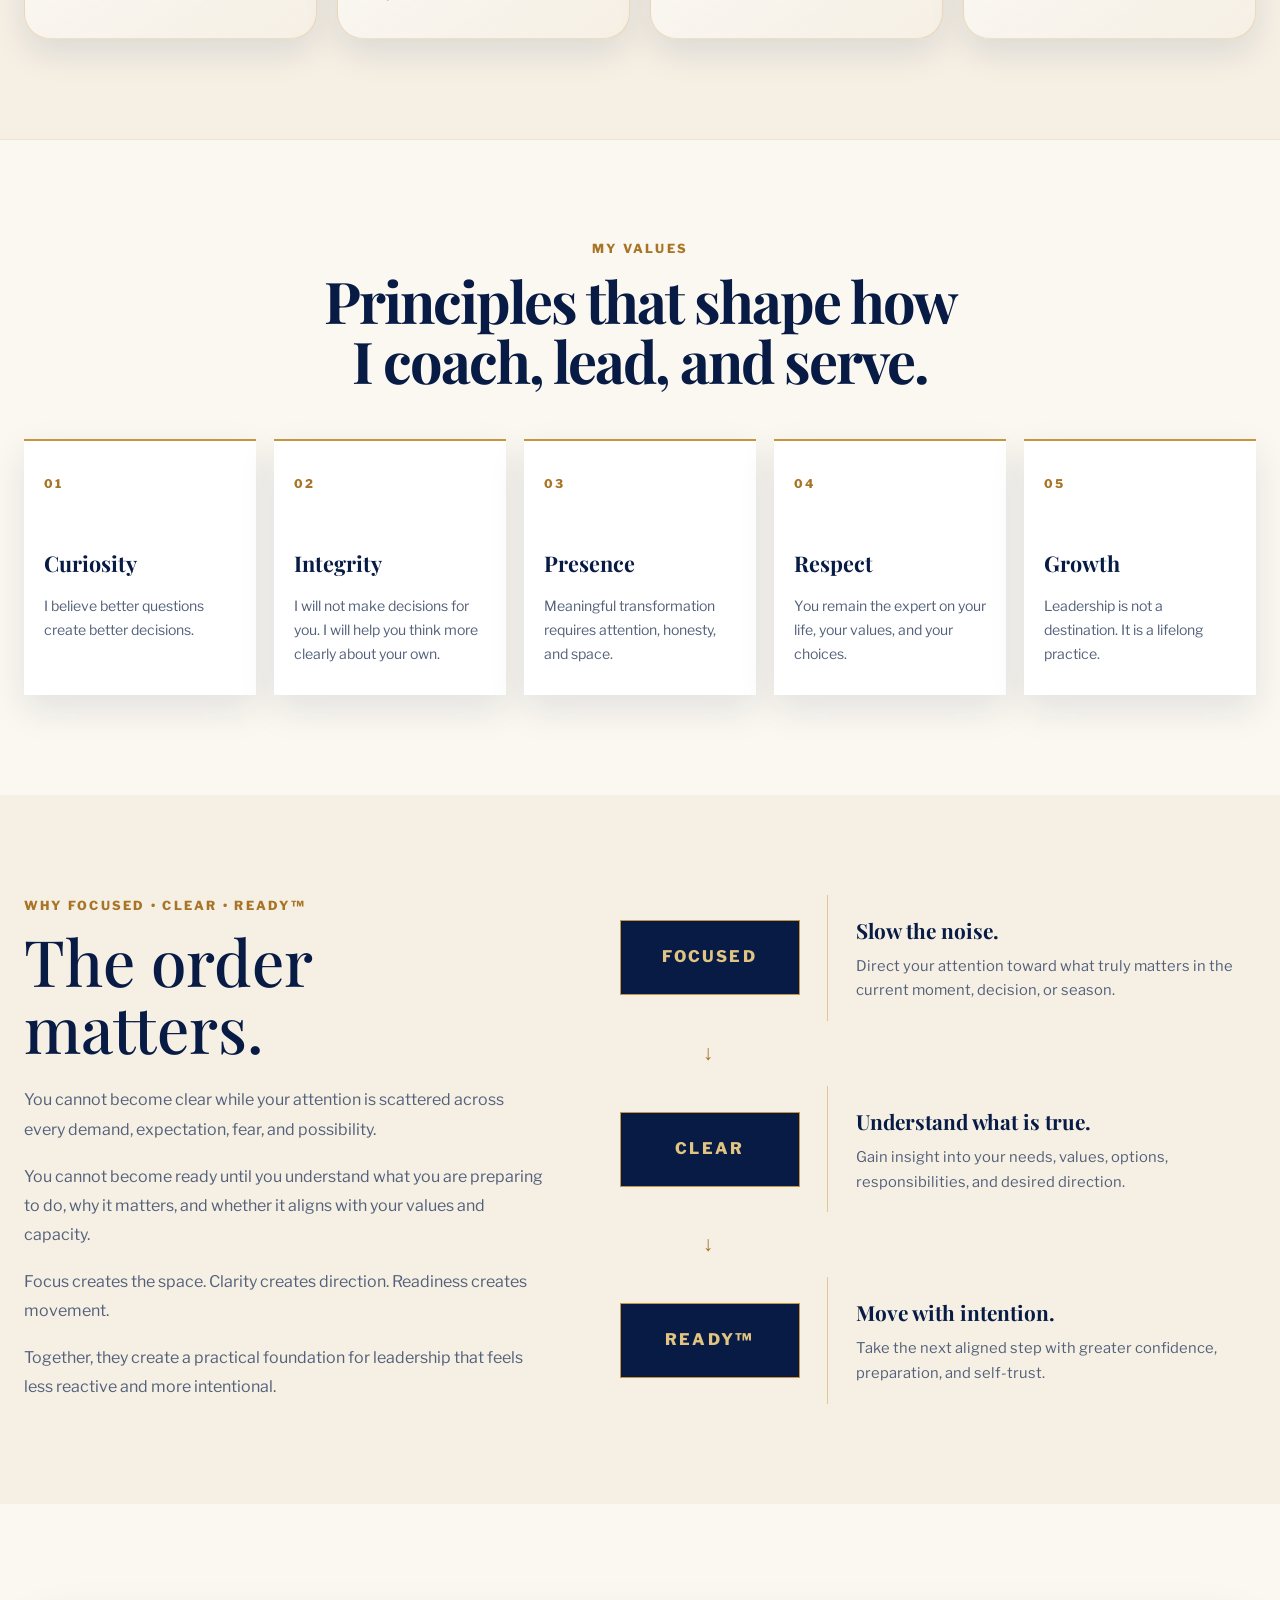
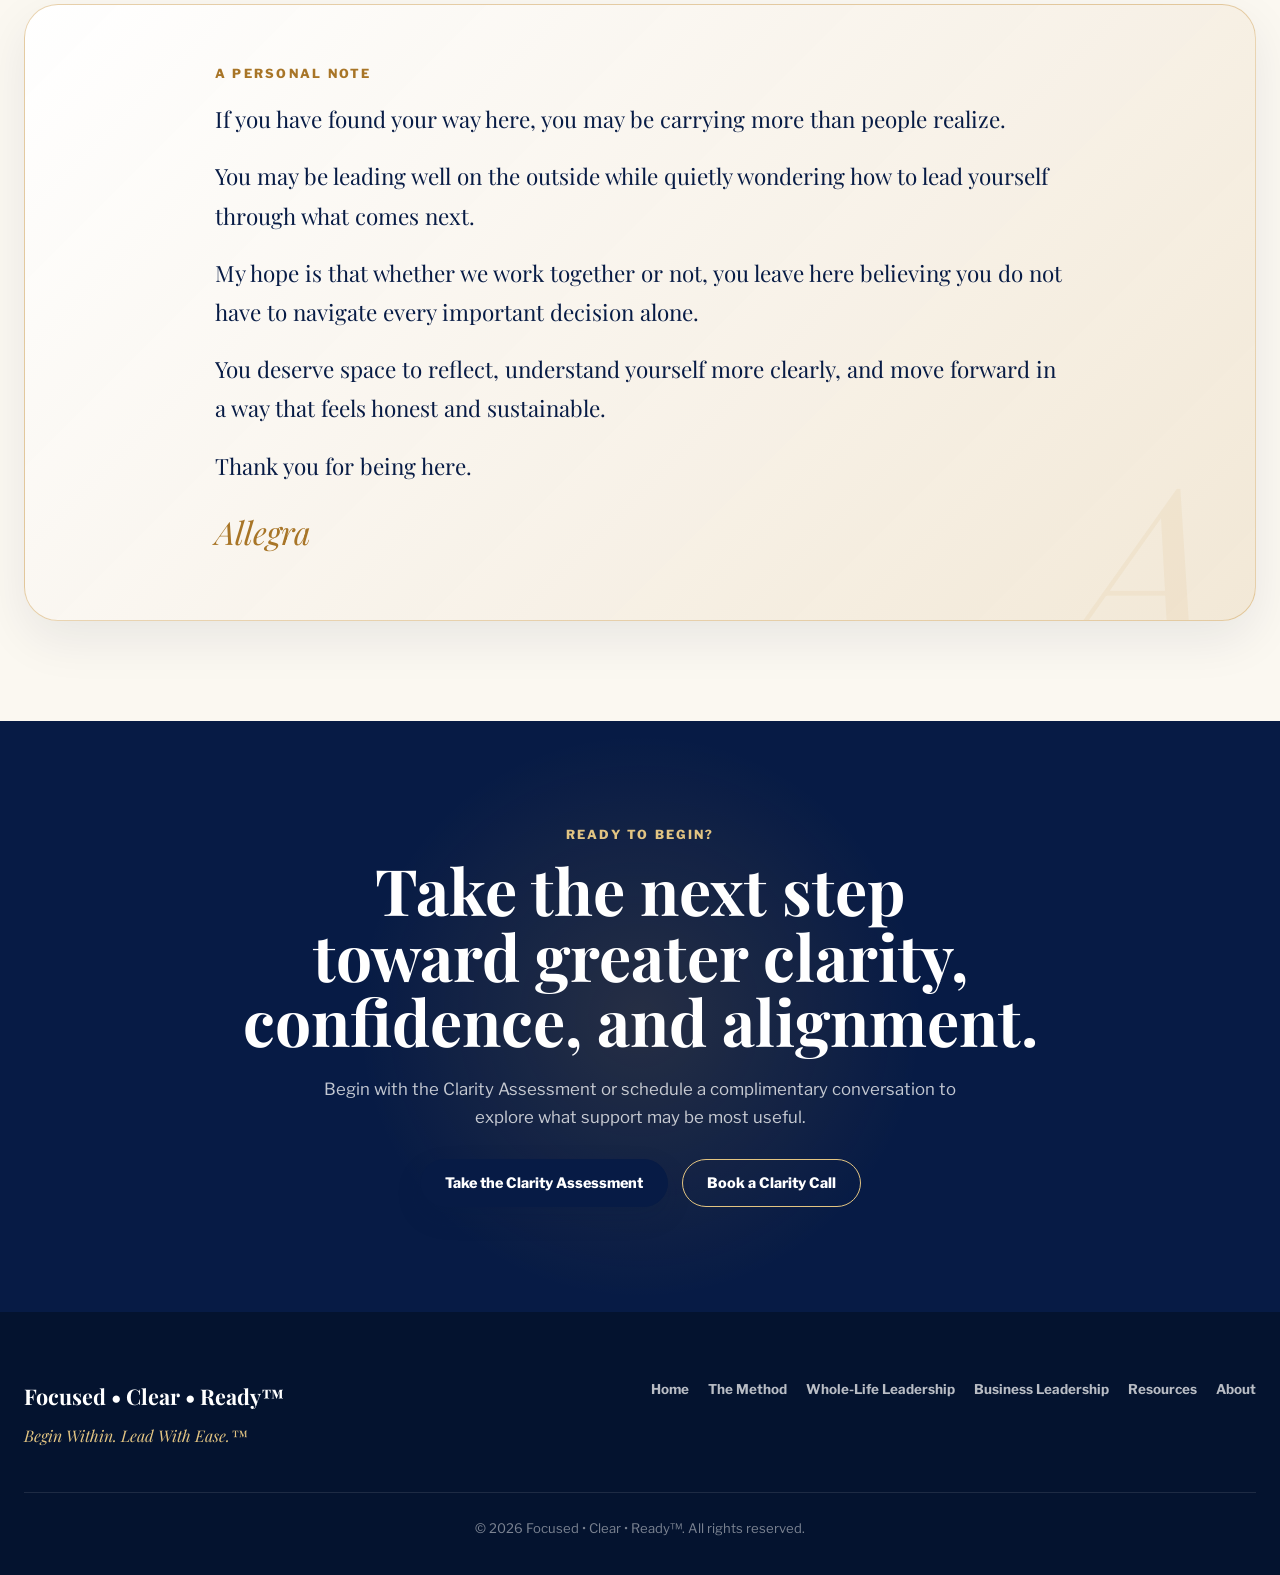
==== commit d3fb5b2a: "Update about.html" ====
--- a/about.html
+++ b/about.html
@@ -2,160 +2,1525 @@
 <html lang="en">
 <head>
   <meta charset="UTF-8">
-  <meta name="viewport" content="width=device-width, initial-scale=1.0">
-  <title>About — Focused • Clear • Ready™</title>
+
+  <meta
+    name="viewport"
+    content="width=device-width, initial-scale=1.0"
+  >
+
+  <meta
+    name="description"
+    content="Meet Allegra Bey, leadership coach, speaker, facilitator, and creator of the Focused • Clear • Ready™ Method."
+  >
+
+  <title>About Allegra Bey | Focused • Clear • Ready™</title>
+
   <link rel="preconnect" href="https://fonts.googleapis.com">
   <link rel="preconnect" href="https://fonts.gstatic.com" crossorigin>
-  <link href="https://fonts.googleapis.com/css2?family=Libre+Franklin:wght@500;600;700;800&family=Playfair+Display:wght@400;500;600;700&display=swap" rel="stylesheet">
+
+  <link
+    href="https://fonts.googleapis.com/css2?family=Libre+Franklin:wght@400;500;600;700;800&family=Playfair+Display:ital,wght@0,400;0,500;0,600;0,700;1,400;1,500&display=swap"
+    rel="stylesheet"
+  >
+
   <link rel="stylesheet" href="css/styles.css">
+
+  <style>
+    /* =========================================
+       ABOUT PAGE
+    ========================================= */
+
+    .about-hero {
+      position: relative;
+      overflow: hidden;
+      min-height: 760px;
+      display: flex;
+      align-items: center;
+      background:
+        radial-gradient(
+          circle at 78% 28%,
+          rgba(199, 148, 63, 0.18),
+          transparent 32%
+        ),
+        linear-gradient(
+          115deg,
+          #f7f1e7 0%,
+          #fbf8f2 55%,
+          #eee3d3 100%
+        );
+    }
+
+    .about-hero::before,
+    .about-hero::after {
+      content: "";
+      position: absolute;
+      border: 1px solid rgba(199, 148, 63, 0.52);
+      border-radius: 50%;
+      pointer-events: none;
+    }
+
+    .about-hero::before {
+      width: 670px;
+      height: 670px;
+      top: -170px;
+      right: -110px;
+    }
+
+    .about-hero::after {
+      width: 470px;
+      height: 470px;
+      right: 170px;
+      bottom: -300px;
+    }
+
+    .about-hero-inner {
+      width: min(1240px, calc(100% - 40px));
+      margin-inline: auto;
+      position: relative;
+      z-index: 2;
+      display: grid;
+      grid-template-columns: minmax(0, 0.9fr) minmax(420px, 1.1fr);
+      align-items: center;
+      gap: 70px;
+      padding: 90px 0;
+    }
+
+    .about-hero-copy {
+      max-width: 600px;
+    }
+
+    .about-hero-copy h1 {
+      max-width: 580px;
+      margin: 12px 0 26px;
+      color: var(--navy);
+      font-family: "Playfair Display", Georgia, serif;
+      font-size: clamp(3.7rem, 7vw, 6.8rem);
+      font-weight: 500;
+      line-height: 0.98;
+      letter-spacing: -0.045em;
+    }
+
+    .about-hero-copy .hero-lead {
+      max-width: 570px;
+      color: var(--text-soft);
+      font-size: 1.08rem;
+      line-height: 1.85;
+    }
+
+    .about-hero-copy .hero-foundation {
+      margin-top: 22px;
+      color: var(--navy);
+      font-family: "Playfair Display", Georgia, serif;
+      font-size: 1.25rem;
+      font-style: italic;
+      line-height: 1.6;
+    }
+
+    .about-portrait-wrap {
+      min-height: 570px;
+      position: relative;
+      display: flex;
+      align-items: flex-end;
+      justify-content: center;
+    }
+
+    .about-portrait-wrap::before {
+      content: "";
+      width: 84%;
+      height: 92%;
+      position: absolute;
+      right: 0;
+      bottom: 0;
+      border: 1px solid rgba(199, 148, 63, 0.65);
+      border-radius: 52% 52% 10px 10px;
+    }
+
+    .about-portrait {
+      width: 91%;
+      height: 570px;
+      position: relative;
+      z-index: 2;
+      overflow: hidden;
+      border-radius: 48% 48% 8px 8px;
+      background:
+        linear-gradient(
+          145deg,
+          rgba(7, 27, 69, 0.12),
+          rgba(199, 148, 63, 0.18)
+        ),
+        #e8dfd3;
+      box-shadow: 0 30px 70px rgba(7, 27, 69, 0.18);
+    }
+
+    .about-portrait img {
+      width: 100%;
+      height: 100%;
+      display: block;
+      object-fit: cover;
+      object-position: center top;
+    }
+
+    .portrait-placeholder {
+      width: 100%;
+      height: 100%;
+      display: grid;
+      place-items: center;
+      padding: 40px;
+      color: var(--navy);
+      text-align: center;
+    }
+
+    .portrait-placeholder span {
+      display: block;
+      color: var(--gold-dark);
+      font-family: "Playfair Display", Georgia, serif;
+      font-size: 1.45rem;
+      line-height: 1.5;
+    }
+
+    .portrait-caption {
+      position: absolute;
+      z-index: 4;
+      right: -12px;
+      bottom: 35px;
+      border: 1px solid rgba(199, 148, 63, 0.55);
+      padding: 18px 24px;
+      background: rgba(255, 255, 255, 0.93);
+      box-shadow: var(--shadow-card);
+    }
+
+    .portrait-caption strong {
+      display: block;
+      color: var(--navy);
+      font-family: "Playfair Display", Georgia, serif;
+      font-size: 1.12rem;
+    }
+
+    .portrait-caption span {
+      color: var(--gold-dark);
+      font-size: 0.72rem;
+      font-weight: 800;
+      letter-spacing: 0.12em;
+      text-transform: uppercase;
+    }
+
+
+    /* STORY */
+
+    .story-layout {
+      display: grid;
+      grid-template-columns: 0.75fr 1.4fr 0.85fr;
+      gap: 55px;
+      align-items: start;
+    }
+
+    .story-heading h2 {
+      color: var(--navy);
+      font-family: "Playfair Display", Georgia, serif;
+      font-size: clamp(2.2rem, 4vw, 3.6rem);
+      font-weight: 500;
+      line-height: 1.12;
+    }
+
+    .story-copy p {
+      font-size: 1rem;
+      line-height: 1.85;
+    }
+
+    .story-copy p + p {
+      margin-top: 19px;
+    }
+
+    .story-copy .story-emphasis {
+      color: var(--navy);
+      font-family: "Playfair Display", Georgia, serif;
+      font-size: 1.17rem;
+      font-style: italic;
+    }
+
+    .story-quote {
+      position: relative;
+      border-left: 2px solid var(--gold);
+      padding: 38px 0 38px 34px;
+    }
+
+    .story-quote::before {
+      content: "“";
+      position: absolute;
+      top: -20px;
+      left: 25px;
+      color: rgba(199, 148, 63, 0.18);
+      font-family: Georgia, serif;
+      font-size: 8rem;
+      line-height: 1;
+    }
+
+    .story-quote blockquote {
+      position: relative;
+      z-index: 2;
+      color: var(--navy);
+      font-family: "Playfair Display", Georgia, serif;
+      font-size: 1.7rem;
+      line-height: 1.45;
+    }
+
+
+    /* PHILOSOPHY */
+
+    .about-philosophy {
+      background:
+        radial-gradient(
+          circle at 20% 40%,
+          rgba(199, 148, 63, 0.14),
+          transparent 31%
+        ),
+        var(--navy);
+      color: var(--white);
+    }
+
+    .about-philosophy h2 {
+      color: var(--white);
+    }
+
+    .about-philosophy .section-heading p {
+      color: rgba(255, 255, 255, 0.72);
+    }
+
+    .about-philosophy .eyebrow {
+      color: var(--gold-light) !important;
+    }
+
+    .philosophy-cards {
+      display: grid;
+      grid-template-columns: repeat(3, minmax(0, 1fr));
+      gap: 24px;
+      margin-top: 52px;
+    }
+
+    .philosophy-card {
+      min-height: 330px;
+      position: relative;
+      overflow: hidden;
+      border: 1px solid rgba(226, 196, 130, 0.35);
+      border-radius: var(--radius-lg);
+      padding: 38px;
+      background: rgba(255, 255, 255, 0.05);
+      backdrop-filter: blur(8px);
+      transition:
+        transform var(--transition),
+        background var(--transition),
+        border-color var(--transition);
+    }
+
+    .philosophy-card:hover {
+      border-color: var(--gold-light);
+      background: rgba(255, 255, 255, 0.08);
+      transform: translateY(-7px);
+    }
+
+    .philosophy-card .card-number {
+      color: var(--gold-light);
+      font-size: 0.8rem;
+      font-weight: 800;
+      letter-spacing: 0.15em;
+    }
+
+    .philosophy-card h3 {
+      margin: 58px 0 18px;
+      color: var(--white);
+      font-family: "Playfair Display", Georgia, serif;
+      font-size: 2rem;
+      font-weight: 500;
+    }
+
+    .philosophy-card p {
+      color: rgba(255, 255, 255, 0.72);
+      line-height: 1.75;
+    }
+
+    .philosophy-card .gold-line {
+      width: 45px;
+      height: 1px;
+      position: absolute;
+      top: 78px;
+      left: 38px;
+      background: var(--gold);
+    }
+
+
+    /* FOUNDER */
+
+    .founder-layout {
+      display: grid;
+      grid-template-columns: 0.95fr 1.05fr;
+      gap: 70px;
+      align-items: center;
+    }
+
+    .founder-image {
+      min-height: 540px;
+      position: relative;
+      overflow: hidden;
+      border-radius: var(--radius-xl);
+      background:
+        linear-gradient(
+          145deg,
+          rgba(7, 27, 69, 0.12),
+          rgba(199, 148, 63, 0.18)
+        ),
+        #e9e0d4;
+      box-shadow: var(--shadow-soft);
+    }
+
+    .founder-image img {
+      width: 100%;
+      height: 100%;
+      min-height: 540px;
+      display: block;
+      object-fit: cover;
+    }
+
+    .founder-copy h2 {
+      margin: 10px 0 22px;
+      color: var(--navy);
+      font-family: "Playfair Display", Georgia, serif;
+      font-size: clamp(3rem, 5vw, 5rem);
+      font-weight: 500;
+      line-height: 1;
+    }
+
+    .founder-copy .founder-intro {
+      max-width: 610px;
+      font-size: 1.05rem;
+      line-height: 1.85;
+    }
+
+    .founder-roles {
+      display: grid;
+      grid-template-columns: repeat(2, minmax(0, 1fr));
+      gap: 15px;
+      margin-top: 34px;
+    }
+
+    .founder-role {
+      border-bottom: 1px solid var(--line);
+      padding: 15px 0;
+      color: var(--navy);
+      font-weight: 700;
+    }
+
+    .founder-role span {
+      margin-right: 10px;
+      color: var(--gold-dark);
+    }
+
+
+    /* CREDENTIALS */
+
+    .credentials-grid {
+      display: grid;
+      grid-template-columns: repeat(3, minmax(0, 1fr));
+      gap: 20px;
+      margin-top: 48px;
+    }
+
+    .credential-card {
+      min-height: 260px;
+      border: 1px solid var(--line);
+      border-radius: var(--radius-lg);
+      padding: 31px;
+      background: var(--white);
+      box-shadow: var(--shadow-card);
+      transition:
+        transform var(--transition),
+        border-color var(--transition),
+        box-shadow var(--transition);
+    }
+
+    .credential-card:hover {
+      border-color: var(--gold);
+      box-shadow: 0 22px 48px rgba(7, 27, 69, 0.13);
+      transform: translateY(-6px);
+    }
+
+    .credential-icon {
+      width: 54px;
+      height: 54px;
+      display: grid;
+      place-items: center;
+      border: 1px solid rgba(199, 148, 63, 0.55);
+      border-radius: 50%;
+      color: var(--gold-dark);
+      font-family: "Playfair Display", Georgia, serif;
+      font-size: 1.15rem;
+    }
+
+    .credential-card h3 {
+      margin: 27px 0 13px;
+      color: var(--navy);
+      font-family: "Playfair Display", Georgia, serif;
+      font-size: 1.45rem;
+    }
+
+    .credential-card p {
+      color: var(--text-soft);
+      font-size: 0.94rem;
+      line-height: 1.72;
+    }
+
+
+    /* WORKING TOGETHER */
+
+    .experience-grid {
+      display: grid;
+      grid-template-columns: repeat(4, minmax(0, 1fr));
+      gap: 20px;
+      margin-top: 48px;
+    }
+
+    .experience-card {
+      min-height: 270px;
+      border: 1px solid rgba(199, 148, 63, 0.28);
+      border-radius: var(--radius-lg);
+      padding: 31px;
+      background:
+        linear-gradient(
+          145deg,
+          rgba(255, 255, 255, 0.96),
+          rgba(245, 239, 228, 0.82)
+        );
+      box-shadow: var(--shadow-card);
+    }
+
+    .experience-card span {
+      display: block;
+      color: var(--gold-dark);
+      font-size: 1.5rem;
+    }
+
+    .experience-card h3 {
+      margin: 40px 0 13px;
+      color: var(--navy);
+      font-family: "Playfair Display", Georgia, serif;
+      font-size: 1.55rem;
+    }
+
+    .experience-card p {
+      font-size: 0.92rem;
+      line-height: 1.72;
+    }
+
+
+    /* VALUES */
+
+    .values-grid {
+      display: grid;
+      grid-template-columns: repeat(5, minmax(0, 1fr));
+      gap: 18px;
+      margin-top: 48px;
+    }
+
+    .value-card {
+      min-height: 245px;
+      border-top: 2px solid var(--gold);
+      padding: 29px 20px;
+      background: var(--white);
+      box-shadow: var(--shadow-card);
+    }
+
+    .value-card .value-number {
+      color: var(--gold-dark);
+      font-size: 0.75rem;
+      font-weight: 800;
+      letter-spacing: 0.15em;
+    }
+
+    .value-card h3 {
+      margin: 48px 0 13px;
+      color: var(--navy);
+      font-family: "Playfair Display", Georgia, serif;
+      font-size: 1.35rem;
+    }
+
+    .value-card p {
+      font-size: 0.88rem;
+      line-height: 1.7;
+    }
+
+
+    /* WHY FCR */
+
+    .origin-section {
+      overflow: hidden;
+      background: var(--cream);
+    }
+
+    .origin-layout {
+      display: grid;
+      grid-template-columns: 0.9fr 1.1fr;
+      gap: 75px;
+      align-items: center;
+    }
+
+    .origin-copy h2 {
+      margin-bottom: 24px;
+      color: var(--navy);
+      font-family: "Playfair Display", Georgia, serif;
+      font-size: clamp(2.8rem, 5vw, 4.8rem);
+      font-weight: 500;
+      line-height: 1.04;
+    }
+
+    .origin-copy p {
+      line-height: 1.82;
+    }
+
+    .origin-copy p + p {
+      margin-top: 18px;
+    }
+
+    .fcr-sequence {
+      display: grid;
+      gap: 15px;
+    }
+
+    .sequence-step {
+      position: relative;
+      display: grid;
+      grid-template-columns: 180px minmax(0, 1fr);
+      align-items: center;
+      gap: 27px;
+    }
+
+    .sequence-word {
+      position: relative;
+      z-index: 2;
+      border: 1px solid var(--gold);
+      padding: 23px 20px;
+      background: var(--navy);
+      color: var(--gold-light);
+      font-weight: 800;
+      letter-spacing: 0.14em;
+      text-align: center;
+      text-transform: uppercase;
+    }
+
+    .sequence-explanation {
+      border-left: 1px solid rgba(199, 148, 63, 0.45);
+      padding: 18px 0 18px 28px;
+    }
+
+    .sequence-explanation h3 {
+      margin-bottom: 6px;
+      color: var(--navy);
+      font-family: "Playfair Display", Georgia, serif;
+      font-size: 1.3rem;
+    }
+
+    .sequence-explanation p {
+      font-size: 0.92rem;
+      line-height: 1.68;
+    }
+
+    .sequence-arrow {
+      margin-left: 83px;
+      color: var(--gold-dark);
+      font-size: 1.3rem;
+    }
+
+
+    /* PERSONAL NOTE */
+
+    .personal-note {
+      position: relative;
+      overflow: hidden;
+      border: 1px solid rgba(199, 148, 63, 0.4);
+      border-radius: var(--radius-xl);
+      padding: 60px;
+      background:
+        linear-gradient(
+          135deg,
+          rgba(255, 255, 255, 0.96),
+          rgba(241, 230, 212, 0.92)
+        );
+      box-shadow: var(--shadow-soft);
+    }
+
+    .personal-note::after {
+      content: "A";
+      position: absolute;
+      right: 35px;
+      bottom: -60px;
+      color: rgba(199, 148, 63, 0.08);
+      font-family: "Playfair Display", Georgia, serif;
+      font-size: 15rem;
+      font-style: italic;
+      line-height: 1;
+    }
+
+    .personal-note-inner {
+      max-width: 850px;
+      position: relative;
+      z-index: 2;
+      margin-inline: auto;
+    }
+
+    .personal-note p {
+      color: var(--navy);
+      font-family: "Playfair Display", Georgia, serif;
+      font-size: 1.4rem;
+      line-height: 1.75;
+    }
+
+    .personal-note p + p {
+      margin-top: 18px;
+    }
+
+    .personal-signature {
+      margin-top: 35px;
+      color: var(--gold-dark) !important;
+      font-size: 2rem !important;
+      font-style: italic;
+    }
+
+
+    /* RESPONSIVE */
+
+    @media (max-width: 1100px) {
+      .about-hero-inner,
+      .founder-layout,
+      .origin-layout {
+        grid-template-columns: 1fr 1fr;
+        gap: 45px;
+      }
+
+      .story-layout {
+        grid-template-columns: 1fr 1.5fr;
+      }
+
+      .story-quote {
+        grid-column: 1 / -1;
+      }
+
+      .values-grid {
+        grid-template-columns: repeat(3, minmax(0, 1fr));
+      }
+
+      .experience-grid {
+        grid-template-columns: repeat(2, minmax(0, 1fr));
+      }
+    }
+
+    @media (max-width: 820px) {
+      .about-hero {
+        min-height: auto;
+      }
+
+      .about-hero-inner,
+      .founder-layout,
+      .origin-layout,
+      .story-layout {
+        grid-template-columns: 1fr;
+      }
+
+      .about-hero-copy {
+        max-width: none;
+      }
+
+      .about-portrait-wrap {
+        min-height: 480px;
+      }
+
+      .about-portrait {
+        height: 480px;
+      }
+
+      .philosophy-cards,
+      .credentials-grid {
+        grid-template-columns: 1fr;
+      }
+
+      .values-grid {
+        grid-template-columns: repeat(2, minmax(0, 1fr));
+      }
+    }
+
+    @media (max-width: 560px) {
+      .about-hero-inner {
+        width: min(100% - 28px, 1240px);
+        padding: 65px 0;
+      }
+
+      .about-hero-copy h1 {
+        font-size: clamp(3.3rem, 17vw, 4.8rem);
+      }
+
+      .about-portrait-wrap {
+        min-height: 390px;
+      }
+
+      .about-portrait {
+        width: 100%;
+        height: 390px;
+      }
+
+      .portrait-caption {
+        right: 8px;
+        bottom: 15px;
+      }
+
+      .experience-grid,
+      .values-grid {
+        grid-template-columns: 1fr;
+      }
+
+      .sequence-step {
+        grid-template-columns: 1fr;
+        gap: 10px;
+      }
+
+      .sequence-explanation {
+        border-left: 0;
+        border-top: 1px solid rgba(199, 148, 63, 0.4);
+        padding: 18px 4px;
+      }
+
+      .sequence-arrow {
+        margin-left: 0;
+        text-align: center;
+      }
+
+      .personal-note {
+        padding: 38px 25px;
+      }
+
+      .personal-note p {
+        font-size: 1.12rem;
+      }
+    }
+  </style>
 </head>
+
 <body>
 
 <header class="site-header">
   <div class="nav-container">
-    <h1 class="logo">Focused • Clear • Ready™</h1>
-    <nav class="nav">
+
+    <a class="logo" href="index.html" aria-label="Focused Clear Ready home">
+      Focused • Clear • Ready™
+    </a>
+
+    <nav class="nav" aria-label="Primary navigation">
       <a href="index.html">Home</a>
-      <a href="method.html">FCR Method</a>
+      <a href="method.html">The Method</a>
+      <a href="whole-life.html">Whole-Life Leadership</a>
+      <a href="business-leadership.html">Business Leadership</a>
+      <a href="resources.html">Resources</a>
+      <a href="about.html" aria-current="page">About</a>
+
+      <a
+        class="cta-button"
+        href="https://calendly.com/fcrlife-info/30min"
+        target="_blank"
+        rel="noopener"
+      >
+        Book a Clarity Call
+      </a>
+    </nav>
+
+  </div>
+</header>
+
+
+<main>
+
+  <!-- HERO -->
+  <section class="about-hero">
+    <div class="about-hero-inner">
+
+      <div class="about-hero-copy">
+        <p class="eyebrow">About Allegra Bey</p>
+
+        <h1>
+          Leadership begins within.
+        </h1>
+
+        <p class="hero-lead">
+          The most meaningful leadership is not simply about managing
+          responsibilities or achieving goals. It begins with how we
+          understand ourselves, make decisions, and move through life with
+          intention.
+        </p>
+
+        <p class="hero-foundation">
+          That belief became the foundation of Focused • Clear • Ready™.
+        </p>
+
+        <div class="button-row">
+          <a
+            class="primary-button"
+            href="https://calendly.com/fcrlife-info/30min"
+            target="_blank"
+            rel="noopener"
+          >
+            Book a Clarity Call
+          </a>
+
+          <a class="secondary-button" href="#her-story">
+            Read Her Story
+          </a>
+        </div>
+      </div>
+
+      <div class="about-portrait-wrap">
+
+        <div class="about-portrait">
+          <img
+            src="images/allegra-bey.jpg"
+            alt="Portrait of leadership coach Allegra Bey"
+            onerror="
+              this.style.display='none';
+              this.nextElementSibling.style.display='grid';
+            "
+          >
+
+          <div class="portrait-placeholder" style="display:none;">
+            <span>
+              Add Allegra's portrait as<br>
+              images/allegra-bey.jpg
+            </span>
+          </div>
+        </div>
+
+        <div class="portrait-caption">
+          <strong>Allegra Bey</strong>
+          <span>Leadership Coach &amp; Founder</span>
+        </div>
+
+      </div>
+
+    </div>
+  </section>
+
+
+  <!-- STORY -->
+  <section class="section" id="her-story">
+    <div class="container">
+
+      <div class="story-layout">
+
+        <div class="story-heading">
+          <p class="eyebrow">The story behind the work</p>
+
+          <h2>
+            It started with a pattern.
+          </h2>
+        </div>
+
+        <div class="story-copy">
+          <p>
+            Throughout my career and personal journey, I noticed highly capable
+            women accomplishing extraordinary things while quietly carrying
+            overwhelming responsibility.
+          </p>
+
+          <p>
+            They were not lacking intelligence, motivation, discipline, or
+            ambition. They were often lacking something much less visible:
+            space.
+          </p>
+
+          <p class="story-emphasis">
+            Space to reflect. Space to think. Space to understand themselves
+            before responding to everyone else's expectations.
+          </p>
+
+          <p>
+            That observation eventually became more than an idea. It became a
+            framework for helping women lead their lives, careers, businesses,
+            and relationships with greater clarity and ease.
+          </p>
+
+          <p>
+            Focused • Clear • Ready™ was created to help people pause the cycle
+            of automatic response, reconnect with what matters, and move
+            forward from a stronger internal foundation.
+          </p>
+        </div>
+
+        <div class="story-quote">
+          <blockquote>
+            I do not believe people need fixing. I believe they deserve the
+            opportunity to understand themselves more clearly.
+          </blockquote>
+        </div>
+
+      </div>
+
+    </div>
+  </section>
+
+
+  <!-- PHILOSOPHY -->
+  <section class="section about-philosophy">
+    <div class="container">
+
+      <div class="section-heading centered">
+        <p class="eyebrow">My philosophy</p>
+
+        <h2>
+          Sustainable leadership is built from the inside out.
+        </h2>
+
+        <p>
+          The work begins by creating enough awareness and clarity to choose a
+          way forward that reflects who you are, what you value, and what you
+          can realistically sustain.
+        </p>
+      </div>
+
+      <div class="philosophy-cards">
+
+        <article class="philosophy-card">
+          <span class="card-number">01</span>
+          <div class="gold-line"></div>
+
+          <h3>Begin Within™</h3>
+
+          <p>
+            Real leadership begins with awareness. Before responding to the
+            world around you, create space to understand what is happening
+            within you.
+          </p>
+        </article>
+
+        <article class="philosophy-card">
+          <span class="card-number">02</span>
+          <div class="gold-line"></div>
+
+          <h3>Lead With Intention</h3>
+
+          <p>
+            Clarity creates better decisions. When you know what matters, you
+            can focus your time, energy, communication, and actions more
+            intentionally.
+          </p>
+        </article>
+
+        <article class="philosophy-card">
+          <span class="card-number">03</span>
+          <div class="gold-line"></div>
+
+          <h3>Lead With Ease™</h3>
+
+          <p>
+            Ease is not the absence of effort. It is the result of greater
+            alignment, self-trust, preparation, and sustainable ways of moving
+            forward.
+          </p>
+        </article>
+
+      </div>
+
+    </div>
+  </section>
+
+
+  <!-- MEET THE FOUNDER -->
+  <section class="section light">
+    <div class="container">
+
+      <div class="founder-layout">
+
+        <div class="founder-image">
+          <img
+            src="images/allegra-bey.jpg"
+            alt="Allegra Bey, founder of Focused Clear Ready"
+            onerror="
+              this.style.display='none';
+              this.parentElement.innerHTML=
+              '<div class=&quot;portrait-placeholder&quot;><span>Add Allegra&#39;s portrait as<br>images/allegra-bey.jpg</span></div>';
+            "
+          >
+        </div>
+
+        <div class="founder-copy">
+          <p class="eyebrow">Meet the founder</p>
+
+          <h2>
+            Allegra Bey
+          </h2>
+
+          <p class="founder-intro">
+            I partner with women who are ready to lead with greater clarity,
+            confidence, and alignment at work and in life.
+          </p>
+
+          <p class="founder-intro">
+            My approach combines thoughtful reflection with practical
+            application. The goal is not to hand you a predetermined answer.
+            It is to help you strengthen the way you understand yourself,
+            evaluate your choices, and move forward.
+          </p>
+
+          <div class="founder-roles">
+            <div class="founder-role">
+              <span>✦</span> Leadership Coach
+            </div>
+
+            <div class="founder-role">
+              <span>✦</span> Facilitator
+            </div>
+
+            <div class="founder-role">
+              <span>✦</span> Speaker
+            </div>
+
+            <div class="founder-role">
+              <span>✦</span> Creator of the FCR™ Method
+            </div>
+          </div>
+        </div>
+
+      </div>
+
+    </div>
+  </section>
+
+
+  <!-- CREDENTIALS -->
+  <section class="section">
+    <div class="container">
+
+      <div class="section-heading centered">
+        <p class="eyebrow">Credentials and experience</p>
+
+        <h2>
+          Experience grounded in leadership, learning, and service.
+        </h2>
+
+        <p>
+          Replace the descriptions below with Allegra's exact degrees,
+          certifications, organizations, and professional experience.
+        </p>
+      </div>
+
+      <div class="credentials-grid">
+
+        <article class="credential-card">
+          <div class="credential-icon">01</div>
+
+          <h3>Education</h3>
+
+          <p>
+            Advanced education and study supporting leadership, business,
+            personal development, or organizational effectiveness.
+          </p>
+        </article>
+
+        <article class="credential-card">
+          <div class="credential-icon">02</div>
+
+          <h3>Professional Training</h3>
+
+          <p>
+            Coaching, facilitation, leadership, and development training that
+            supports thoughtful and ethical client work.
+          </p>
+        </article>
+
+        <article class="credential-card">
+          <div class="credential-icon">03</div>
+
+          <h3>Leadership Experience</h3>
+
+          <p>
+            Professional experience leading people, initiatives,
+            organizations, programs, or community-based work.
+          </p>
+        </article>
+
+        <article class="credential-card">
+          <div class="credential-icon">04</div>
+
+          <h3>Speaking &amp; Facilitation</h3>
+
+          <p>
+            Experience guiding conversations, workshops, presentations, and
+            learning experiences for diverse audiences.
+          </p>
+        </article>
+
+        <article class="credential-card">
+          <div class="credential-icon">05</div>
+
+          <h3>Community Leadership</h3>
+
+          <p>
+            Service, mentorship, and involvement in initiatives designed to
+            strengthen individuals, families, or communities.
+          </p>
+        </article>
+
+        <article class="credential-card">
+          <div class="credential-icon">06</div>
+
+          <h3>Continuous Learning</h3>
+
+          <p>
+            An ongoing commitment to reflection, professional growth,
+            evidence-informed practice, and personal development.
+          </p>
+        </article>
+
+      </div>
+
+    </div>
+  </section>
+
+
+  <!-- COACHING EXPERIENCE -->
+  <section class="section light">
+    <div class="container">
+
+      <div class="section-heading centered">
+        <p class="eyebrow">What coaching with me feels like</p>
+
+        <h2>
+          A space where you can slow down without losing momentum.
+        </h2>
+
+        <p>
+          Our conversations are designed to help you think more clearly,
+          explore honestly, and turn meaningful reflection into practical
+          movement.
+        </p>
+      </div>
+
+      <div class="experience-grid">
+
+        <article class="experience-card">
+          <span>01</span>
+
+          <h3>Thoughtful</h3>
+
+          <p>
+            You will not be rushed. We create room to examine what matters,
+            what is changing, and what deserves your attention.
+          </p>
+        </article>
+
+        <article class="experience-card">
+          <span>02</span>
+
+          <h3>Honest</h3>
+
+          <p>
+            We explore what is true, even when the truth is uncomfortable,
+            complicated, or different from what others expect.
+          </p>
+        </article>
+
+        <article class="experience-card">
+          <span>03</span>
+
+          <h3>Practical</h3>
+
+          <p>
+            Reflection becomes action you can actually carry into your
+            relationships, work, leadership, and everyday decisions.
+          </p>
+        </article>
+
+        <article class="experience-card">
+          <span>04</span>
+
+          <h3>Supportive</h3>
+
+          <p>
+            Growth happens without judgment. You remain responsible for your
+            choices, but you do not have to examine them alone.
+          </p>
+        </article>
+
+      </div>
+
+    </div>
+  </section>
+
+
+  <!-- VALUES -->
+  <section class="section">
+    <div class="container">
+
+      <div class="section-heading centered">
+        <p class="eyebrow">My values</p>
+
+        <h2>
+          Principles that shape how I coach, lead, and serve.
+        </h2>
+      </div>
+
+      <div class="values-grid">
+
+        <article class="value-card">
+          <span class="value-number">01</span>
+
+          <h3>Curiosity</h3>
+
+          <p>
+            I believe better questions create better decisions.
+          </p>
+        </article>
+
+        <article class="value-card">
+          <span class="value-number">02</span>
+
+          <h3>Integrity</h3>
+
+          <p>
+            I will not make decisions for you. I will help you think more
+            clearly about your own.
+          </p>
+        </article>
+
+        <article class="value-card">
+          <span class="value-number">03</span>
+
+          <h3>Presence</h3>
+
+          <p>
+            Meaningful transformation requires attention, honesty, and space.
+          </p>
+        </article>
+
+        <article class="value-card">
+          <span class="value-number">04</span>
+
+          <h3>Respect</h3>
+
+          <p>
+            You remain the expert on your life, your values, and your choices.
+          </p>
+        </article>
+
+        <article class="value-card">
+          <span class="value-number">05</span>
+
+          <h3>Growth</h3>
+
+          <p>
+            Leadership is not a destination. It is a lifelong practice.
+          </p>
+        </article>
+
+      </div>
+
+    </div>
+  </section>
+
+
+  <!-- WHY FCR -->
+  <section class="section origin-section">
+    <div class="container">
+
+      <div class="origin-layout">
+
+        <div class="origin-copy">
+          <p class="eyebrow">Why Focused • Clear • Ready™</p>
+
+          <h2>
+            The order matters.
+          </h2>
+
+          <p>
+            You cannot become clear while your attention is scattered across
+            every demand, expectation, fear, and possibility.
+          </p>
+
+          <p>
+            You cannot become ready until you understand what you are preparing
+            to do, why it matters, and whether it aligns with your values and
+            capacity.
+          </p>
+
+          <p>
+            Focus creates the space. Clarity creates direction. Readiness
+            creates movement.
+          </p>
+
+          <p>
+            Together, they create a practical foundation for leadership that
+            feels less reactive and more intentional.
+          </p>
+        </div>
+
+        <div class="fcr-sequence">
+
+          <article class="sequence-step">
+            <div class="sequence-word">Focused</div>
+
+            <div class="sequence-explanation">
+              <h3>Slow the noise.</h3>
+
+              <p>
+                Direct your attention toward what truly matters in the current
+                moment, decision, or season.
+              </p>
+            </div>
+          </article>
+
+          <div class="sequence-arrow" aria-hidden="true">↓</div>
+
+          <article class="sequence-step">
+            <div class="sequence-word">Clear</div>
+
+            <div class="sequence-explanation">
+              <h3>Understand what is true.</h3>
+
+              <p>
+                Gain insight into your needs, values, options, responsibilities,
+                and desired direction.
+              </p>
+            </div>
+          </article>
+
+          <div class="sequence-arrow" aria-hidden="true">↓</div>
+
+          <article class="sequence-step">
+            <div class="sequence-word">Ready™</div>
+
+            <div class="sequence-explanation">
+              <h3>Move with intention.</h3>
+
+              <p>
+                Take the next aligned step with greater confidence,
+                preparation, and self-trust.
+              </p>
+            </div>
+          </article>
+
+        </div>
+
+      </div>
+
+    </div>
+  </section>
+
+
+  <!-- PERSONAL LETTER -->
+  <section class="section">
+    <div class="container">
+
+      <div class="personal-note">
+        <div class="personal-note-inner">
+
+          <p class="eyebrow">A personal note</p>
+
+          <p>
+            If you have found your way here, you may be carrying more than
+            people realize.
+          </p>
+
+          <p>
+            You may be leading well on the outside while quietly wondering how
+            to lead yourself through what comes next.
+          </p>
+
+          <p>
+            My hope is that whether we work together or not, you leave here
+            believing you do not have to navigate every important decision
+            alone.
+          </p>
+
+          <p>
+            You deserve space to reflect, understand yourself more clearly, and
+            move forward in a way that feels honest and sustainable.
+          </p>
+
+          <p>
+            Thank you for being here.
+          </p>
+
+          <p class="personal-signature">
+            Allegra
+          </p>
+
+        </div>
+      </div>
+
+    </div>
+  </section>
+
+
+  <!-- FINAL CTA -->
+  <section class="final-cta-section">
+    <div class="container">
+
+      <p class="eyebrow">Ready to begin?</p>
+
+      <h2>
+        Take the next step toward greater clarity, confidence, and alignment.
+      </h2>
+
+      <p>
+        Begin with the Clarity Assessment or schedule a complimentary
+        conversation to explore what support may be most useful.
+      </p>
+
+      <div class="button-row centered-buttons">
+
+        <a
+          class="primary-button"
+          href="https://form.jotform.com/222217613216143"
+          target="_blank"
+          rel="noopener"
+        >
+          Take the Clarity Assessment
+        </a>
+
+        <a
+          class="secondary-button"
+          href="https://calendly.com/fcrlife-info/30min"
+          target="_blank"
+          rel="noopener"
+        >
+          Book a Clarity Call
+        </a>
+
+      </div>
+
+    </div>
+  </section>
+
+</main>
+
+
+<footer class="site-footer">
+  <div class="footer-container">
+
+    <div class="footer-brand">
+      <p class="footer-logo">Focused • Clear • Ready™</p>
+      <p>Begin Within. Lead With Ease.™</p>
+    </div>
+
+    <nav aria-label="Footer navigation">
+      <a href="index.html">Home</a>
+      <a href="method.html">The Method</a>
+      <a href="whole-life.html">Whole-Life Leadership</a>
+      <a href="business-leadership.html">Business Leadership</a>
       <a href="resources.html">Resources</a>
       <a href="about.html">About</a>
     </nav>
-  </div>
-</header>
-
-<section class="page-hero">
-  <div class="page-hero-text">
-    <h1>Meet Allegra Bey</h1>
-
-    <p class="page-hero-subheadline">
-      Creator of the Focused • Clear • Ready™ Method.
+
+    <p class="copyright">
+      © 2026 Focused • Clear • Ready™. All rights reserved.
     </p>
 
-    <p class="page-hero-intro">
-      Allegra Bey is the creator of the Focused • Clear • Ready™ Method—a calm, structured approach that helps women think clearly, trust themselves, and move forward with grounded, confident decisions.
-    </p>
-
-    <p class="page-hero-intro">
-      Because she understands how heavy it can feel to carry constant internal noise, Allegra is deeply committed to helping women quiet that noise and return to a place of clarity, peace, and inner steadiness.
-    </p>
-  </div>
-
-  <div class="page-hero-image about-photo-frame">
-    <img src="images/auntie-home.png" alt="Allegra Bey portrait">
-  </div>
-</section>
-
-<section class="section light">
-  <div class="container">
-    <h2>Whole-Life Leadership</h2>
-
-    <p>
-      My work supports women in becoming Focused • Clear • Ready™ in their whole life—especially in seasons where life and the body call for a deeper way of leading themselves.
-    </p>
-  </div>
-</section>
-
-<section class="section">
-  <div class="container">
-    <h2>At the Heart of Her Work</h2>
-
-    <p>
-      At the heart of Allegra’s work is a simple but powerful belief:
-    </p>
-
-    <p><strong>Begin within. Move with ease.</strong></p>
-
-    <p>
-      She believes clarity does not come from pressure or overthinking, but from learning to quiet the inner noise, reconnect with what is true, and move forward with calm intention.
-    </p>
-  </div>
-</section>
-
-<section class="section light">
-  <div class="container">
-    <h2>The Work</h2>
-
-    <p>
-      Through the Focused • Clear • Ready™ Method, Allegra supports women in:
-    </p>
-
-    <ul class="section-list">
-      <li>gaining clarity about what truly matters</li>
-      <li>strengthening decision-making and self-trust</li>
-      <li>leading with calm, grounded confidence</li>
-      <li>moving forward with focused, aligned action</li>
-    </ul>
-
-    <p>
-      Her approach offers a more sustainable and intentional way to grow—one that allows women to move forward without overwhelm or constant pressure.
-    </p>
-  </div>
-</section>
-
-<section class="section">
-  <div class="container">
-    <h2>Experience &amp; Perspective</h2>
-
-    <p>
-      With a Master of Education (M.Ed.), a Bachelor of Science in Professional Services, and more than 30 years as an educator and consultant, Allegra’s work is grounded in both profound expertise and lived experience.
-    </p>
-
-    <p>
-      She brings decades of insight, care, and real-world understanding to the women she serves.
-    </p>
-  </div>
-</section>
-
-<section class="section light">
-  <div class="container">
-    <h2>A Deeper Understanding</h2>
-
-    <p>
-      Her work was shaped not only by education and experience, but by life itself.
-    </p>
-
-    <p>
-      Having navigated challenges, loss, and seasons of uncertainty, Allegra understands what it means to keep moving forward—and also what it means to pause, reflect, and begin again from a more grounded place.
-    </p>
-
-    <p>
-      She created Focused • Clear • Ready™ for women who know they are capable of more, but are ready to move forward with greater clarity and less internal strain.
-    </p>
-  </div>
-</section>
-
-<section class="section">
-  <div class="container">
-    <h2>Her Mission</h2>
-
-    <p>
-      Allegra’s work is centered on one intention:
-    </p>
-
-    <p><strong>To help women experience more clarity, peace, and inner steadiness—not someday, but now.</strong></p>
-
-    <p>
-      She invites women to lead from within, trust themselves more deeply, and move forward in a way that feels focused, clear, and ready.
-    </p>
-
-    <div class="button-row">
-      <a class="primary-button" href="https://form.jotform.com/222217613216143" target="_blank" rel="noopener">FCR Clarity Assessment</a>
-      <a class="cta-button" href="method.html">Explore the Method</a>
-    </div>
-  </div>
-</section>
-
-<footer class="site-footer">
-  <div class="footer-container">
-    <p>© Focused • Clear • Ready™</p>
-    <nav>
-      <a href="index.html">Home</a>
-      <a href="method.html">FCR Method</a>
-      <a href="resources.html">Resources</a>
-      <a href="about.html">About</a>
-    </nav>
   </div>
 </footer>
 
+<script src="js/main.js"></script>
+
 </body>
 </html>
--- a/css/styles.css
+++ b/css/styles.css
@@ -1,23 +1,39 @@
 :root {
-  --bg: #efe6de;
-  --surface: #f6efe8;
-  --surface-2: #fbf7f3;
-  --text: #5a463d;
-  --muted: #78645a;
-  --line: #e7d9cf;
-  --line-soft: #efe3da;
-  --button: #6b564d;
-  --button-hover: #5c4a43;
+  --navy: #071b45;
+  --navy-light: #102d62;
+  --navy-soft: #1a3972;
+
+  --gold: #c7943f;
+  --gold-dark: #a87527;
+  --gold-light: #e2c482;
+
+  --ivory: #fbf8f1;
+  --cream: #f5efe4;
+  --cream-deep: #eadfcd;
   --white: #ffffff;
-  --shadow-soft: 0 12px 30px rgba(63, 45, 36, 0.06);
-  --shadow-card: 0 10px 24px rgba(63, 45, 36, 0.05);
-  --radius-xl: 32px;
-  --radius-lg: 24px;
+
+  --text: #122142;
+  --text-soft: #536079;
+  --line: rgba(199, 148, 63, 0.32);
+  --line-light: rgba(7, 27, 69, 0.1);
+
+  --shadow-soft: 0 18px 50px rgba(7, 27, 69, 0.08);
+  --shadow-card: 0 14px 34px rgba(7, 27, 69, 0.1);
+  --shadow-button: 0 10px 24px rgba(7, 27, 69, 0.18);
+
+  --radius-xl: 34px;
+  --radius-lg: 26px;
   --radius-md: 18px;
-  --max-width: 1200px;
-}
-
-/* Reset */
+  --radius-sm: 12px;
+
+  --max-width: 1240px;
+  --transition: 0.25s ease;
+}
+
+/* =========================================================
+   RESET
+========================================================= */
+
 * {
   margin: 0;
   padding: 0;
@@ -26,556 +42,1557 @@
 
 html {
   scroll-behavior: smooth;
+  scroll-padding-top: 110px;
 }
 
 body {
+  min-height: 100vh;
+  overflow-x: hidden;
   font-family: "Libre Franklin", Arial, sans-serif;
-  background: var(--bg);
+  background:
+    radial-gradient(
+      circle at top right,
+      rgba(199, 148, 63, 0.09),
+      transparent 30%
+    ),
+    var(--ivory);
   color: var(--text);
-  line-height: 1.65;
+  line-height: 1.68;
   -webkit-font-smoothing: antialiased;
   text-rendering: optimizeLegibility;
 }
 
 img {
+  display: block;
   max-width: 100%;
-  display: block;
 }
 
 a {
   color: inherit;
   text-decoration: none;
-  transition: 0.22s ease;
+  transition:
+    color var(--transition),
+    background var(--transition),
+    border-color var(--transition),
+    transform var(--transition),
+    box-shadow var(--transition);
+}
+
+button,
+input,
+textarea {
+  font: inherit;
+}
+
+button {
+  cursor: pointer;
+}
+
+ul {
+  list-style-position: outside;
 }
 
 .container,
 .nav-container,
 .footer-container {
   width: min(var(--max-width), calc(100% - 48px));
-  margin: 0 auto;
-}
-
-/* Header */
+  margin-inline: auto;
+}
+
+/* =========================================================
+   GLOBAL TYPOGRAPHY
+========================================================= */
+
+h1,
+h2,
+h3,
+h4 {
+  color: var(--navy);
+  text-wrap: balance;
+}
+
+h1,
+h2 {
+  font-family: "Playfair Display", Georgia, serif;
+}
+
+h3,
+h4 {
+  font-family: "Libre Franklin", Arial, sans-serif;
+}
+
+p {
+  color: var(--text-soft);
+}
+
+strong {
+  color: var(--navy);
+}
+
+.eyebrow {
+  margin-bottom: 14px;
+  color: var(--gold-dark) !important;
+  font-size: 0.78rem !important;
+  font-family: "Libre Franklin", Arial, sans-serif !important;
+  font-weight: 800;
+  letter-spacing: 0.18em;
+  line-height: 1.4 !important;
+  text-transform: uppercase;
+}
+
+.section-heading {
+  max-width: 850px;
+  margin-bottom: 42px;
+}
+
+.section-heading.centered {
+  margin-inline: auto;
+  text-align: center;
+}
+
+.section-heading h2 {
+  margin-bottom: 18px;
+  font-size: clamp(2.3rem, 4.5vw, 4rem);
+  line-height: 1.04;
+  letter-spacing: -0.035em;
+}
+
+.section-heading p {
+  max-width: 760px;
+  font-size: 1.02rem;
+  line-height: 1.8;
+}
+
+.section-heading.centered p {
+  margin-inline: auto;
+}
+
+/* =========================================================
+   HEADER + NAVIGATION
+========================================================= */
+
 .site-header {
   position: sticky;
   top: 0;
   z-index: 1000;
-  background: rgba(246, 239, 232, 0.92);
-  backdrop-filter: blur(10px);
-  border-bottom: 1px solid var(--line);
+  border-bottom: 1px solid rgba(199, 148, 63, 0.22);
+  background: rgba(251, 248, 241, 0.94);
+  box-shadow: 0 5px 22px rgba(7, 27, 69, 0.04);
+  backdrop-filter: blur(16px);
+  -webkit-backdrop-filter: blur(16px);
 }
 
 .nav-container {
-  min-height: 88px;
+  min-height: 92px;
   display: flex;
   align-items: center;
   justify-content: space-between;
-  gap: 24px;
+  gap: 28px;
 }
 
 .logo {
-  font-size: 1.45rem;
+  flex: 0 0 auto;
+  color: var(--navy);
+  font-family: "Playfair Display", Georgia, serif;
+  font-size: clamp(1.25rem, 2vw, 1.62rem);
   font-weight: 700;
-  letter-spacing: -0.02em;
-  color: var(--text);
+  letter-spacing: -0.025em;
   white-space: nowrap;
+}
+
+.logo:hover {
+  color: var(--gold-dark);
 }
 
 .nav {
   display: flex;
   align-items: center;
-  gap: 24px;
-  flex-wrap: wrap;
-}
-
-.nav a {
-  font-size: 0.96rem;
-  font-weight: 600;
-  color: var(--text);
-}
-
-.nav a:hover {
-  color: #8a7063;
-}
-
-/* Buttons */
+  justify-content: flex-end;
+  gap: 20px;
+}
+
+.nav > a:not(.cta-button) {
+  position: relative;
+  color: var(--navy);
+  font-size: 0.82rem;
+  font-weight: 700;
+  white-space: nowrap;
+}
+
+.nav > a:not(.cta-button)::after {
+  position: absolute;
+  right: 0;
+  bottom: -7px;
+  left: 0;
+  height: 2px;
+  background: var(--gold);
+  content: "";
+  transform: scaleX(0);
+  transform-origin: center;
+  transition: transform var(--transition);
+}
+
+.nav > a:not(.cta-button):hover::after,
+.nav > a[aria-current="page"]::after {
+  transform: scaleX(1);
+}
+
+/* =========================================================
+   BUTTONS
+========================================================= */
+
+.primary-button,
+.secondary-button,
+.cta-button,
+.form-button {
+  min-height: 48px;
+  display: inline-flex;
+  align-items: center;
+  justify-content: center;
+  border-radius: 999px;
+  padding: 13px 24px;
+  font-family: "Libre Franklin", Arial, sans-serif;
+  font-size: 0.9rem;
+  font-weight: 800;
+  line-height: 1.25;
+  text-align: center;
+}
+
 .primary-button,
 .cta-button,
 .form-button {
-  background: var(--button);
-  color: #fff !important;
-  border: none;
-  border-radius: 999px;
-  padding: 13px 24px;
-  font-family: "Libre Franklin", Arial, sans-serif;
-  font-size: 0.97rem;
-  font-weight: 700;
-  cursor: pointer;
-  box-shadow: 0 10px 22px rgba(63, 45, 36, 0.12);
+  border: 1px solid var(--navy);
+  background: var(--navy);
+  color: var(--white) !important;
+  box-shadow: var(--shadow-button);
 }
 
 .primary-button:hover,
 .cta-button:hover,
 .form-button:hover {
-  background: var(--button-hover);
-  transform: translateY(-1px);
-}
-
-/* Homepage hero */
-.hero-bg {
-  width: min(var(--max-width), calc(100% - 48px));
-  min-height: 720px;
-  margin: 36px auto 34px;
-  border-radius: 34px;
+  border-color: var(--gold);
+  background: var(--gold-dark);
+  box-shadow: 0 14px 30px rgba(7, 27, 69, 0.2);
+  transform: translateY(-2px);
+}
+
+.secondary-button {
+  border: 1px solid var(--gold);
+  background: transparent;
+  color: var(--navy);
+}
+
+.secondary-button:hover {
+  background: var(--gold);
+  color: var(--white);
+  box-shadow: 0 12px 25px rgba(199, 148, 63, 0.24);
+  transform: translateY(-2px);
+}
+
+.button-row {
+  margin-top: 28px;
+  display: flex;
+  align-items: center;
+  gap: 14px;
+  flex-wrap: wrap;
+}
+
+.centered-buttons {
+  justify-content: center;
+}
+
+/* =========================================================
+   NEW HOMEPAGE HERO
+========================================================= */
+
+.fcr-hero {
+  position: relative;
+  isolation: isolate;
   overflow: hidden;
-  position: relative;
-  border: 1px solid var(--line);
-  box-shadow: var(--shadow-soft);
-}
-
-.hero-bg-image {
+  padding: 70px 0;
+  color: var(--white);
+  background:
+    radial-gradient(
+      circle at 82% 38%,
+      rgba(199, 148, 63, 0.22),
+      transparent 25%
+    ),
+    linear-gradient(135deg, #061638 0%, #0b2658 58%, #071b45 100%);
+}
+
+.fcr-hero::before {
   position: absolute;
   inset: 0;
-  z-index: 0;
-}
-
-.hero-bg-image img {
-  width: 100%;
-  height: 100%;
-  object-fit: cover;
-  object-position: center;
-}
-
-.hero-overlay {
+  z-index: -1;
+  opacity: 0.16;
+  background-image:
+    linear-gradient(rgba(255, 255, 255, 0.08) 1px, transparent 1px),
+    linear-gradient(90deg, rgba(255, 255, 255, 0.08) 1px, transparent 1px);
+  background-size: 70px 70px;
+  content: "";
+  mask-image: linear-gradient(to right, transparent, black 45%, black);
+}
+
+.fcr-hero::after {
   position: absolute;
-  inset: 0;
-  background: linear-gradient(
-    90deg,
-    rgba(239, 230, 222, 0.82) 0%,
-    rgba(239, 230, 222, 0.62) 28%,
-    rgba(239, 230, 222, 0.18) 58%,
-    rgba(239, 230, 222, 0.04) 100%
-  );
-  z-index: 1;
-}
-
-.hero-content {
+  right: -120px;
+  bottom: -210px;
+  width: 600px;
+  height: 600px;
+  z-index: -1;
+  border: 1px solid rgba(226, 196, 130, 0.3);
+  border-radius: 50%;
+  content: "";
+}
+
+.fcr-hero-inner {
+  width: min(var(--max-width), calc(100% - 48px));
+  min-height: 650px;
+  margin-inline: auto;
+  display: grid;
+  grid-template-columns: minmax(0, 1.2fr) minmax(340px, 0.8fr);
+  align-items: center;
+  gap: 70px;
+}
+
+.fcr-hero-copy {
+  max-width: 760px;
+}
+
+.fcr-hero .eyebrow {
+  color: var(--gold-light) !important;
+}
+
+.fcr-hero h1 {
+  margin-bottom: 26px;
+  color: var(--white);
+  font-size: clamp(3.4rem, 6.8vw, 6.5rem);
+  line-height: 0.98;
+  letter-spacing: -0.052em;
+}
+
+.hero-lead {
+  max-width: 680px;
+  color: rgba(255, 255, 255, 0.8);
+  font-family: "Playfair Display", Georgia, serif;
+  font-size: clamp(1.1rem, 2vw, 1.36rem);
+  line-height: 1.72;
+}
+
+.fcr-hero .secondary-button {
+  border-color: var(--gold-light);
+  color: var(--white);
+}
+
+.fcr-hero .secondary-button:hover {
+  border-color: var(--gold);
+  background: var(--gold);
+}
+
+.fcr-hero-visual {
   position: relative;
+  min-height: 460px;
+  display: grid;
+  place-items: center;
+}
+
+.hero-mark {
+  width: 245px;
+  height: 245px;
   z-index: 2;
-  max-width: 560px;
-  padding: 82px 56px;
-}
-
-.hero-content h1 {
-  font-size: clamp(3.1rem, 6vw, 5.2rem);
-  line-height: 0.98;
-  letter-spacing: -0.04em;
+  display: grid;
+  place-items: center;
+  border: 2px solid var(--gold);
+  border-radius: 50%;
+  background:
+    radial-gradient(circle, rgba(255, 255, 255, 0.08), transparent 65%),
+    var(--navy);
+  box-shadow:
+    0 0 0 22px rgba(199, 148, 63, 0.07),
+    0 28px 70px rgba(0, 0, 0, 0.28);
+}
+
+.hero-mark span {
+  position: absolute;
+  color: var(--gold-light);
+  font-family: "Playfair Display", Georgia, serif;
+  font-size: 5rem;
+}
+
+.hero-mark span:first-child {
+  transform: translateX(-43px);
+}
+
+.hero-mark span:nth-child(2) {
+  z-index: 2;
+}
+
+.hero-mark span:last-child {
+  transform: translateX(43px);
+}
+
+.fcr-hero-visual > p {
+  position: absolute;
+  bottom: 28px;
+  color: rgba(255, 255, 255, 0.78);
+  font-family: "Playfair Display", Georgia, serif;
+  font-size: 1.3rem;
+  font-style: italic;
+  line-height: 1.45;
+  text-align: center;
+}
+
+.hero-orbit {
+  position: absolute;
+  border: 1px solid rgba(226, 196, 130, 0.35);
+  border-radius: 50%;
+}
+
+.hero-orbit-one {
+  width: 350px;
+  height: 350px;
+}
+
+.hero-orbit-two {
+  width: 420px;
+  height: 420px;
+  border-style: dashed;
+  animation: rotate-orbit 40s linear infinite;
+}
+
+@keyframes rotate-orbit {
+  to {
+    transform: rotate(360deg);
+  }
+}
+
+/* =========================================================
+   GENERAL SECTION STRUCTURE
+========================================================= */
+
+.section {
+  padding: 100px 0;
+}
+
+.section.light {
+  border-block: 1px solid rgba(199, 148, 63, 0.12);
+  background: var(--cream);
+}
+
+.section > .container {
+  position: relative;
+}
+
+.section p {
+  font-size: 1rem;
+  line-height: 1.82;
+}
+
+.section p + p {
+  margin-top: 16px;
+}
+
+/* =========================================================
+   LIFE SECTION
+========================================================= */
+
+.life-section {
+  background:
+    radial-gradient(
+      circle at bottom left,
+      rgba(199, 148, 63, 0.1),
+      transparent 32%
+    ),
+    var(--ivory);
+}
+
+.life-intro {
+  max-width: 700px;
+  margin: 0 auto 38px;
+  text-align: center;
+}
+
+.comparison-grid {
+  display: grid;
+  grid-template-columns: repeat(2, minmax(0, 1fr));
+  gap: 24px;
+}
+
+.comparison-card {
+  position: relative;
+  overflow: hidden;
+  border: 1px solid var(--line);
+  border-radius: var(--radius-lg);
+  padding: 38px;
+  background: rgba(255, 255, 255, 0.72);
+  box-shadow: var(--shadow-card);
+}
+
+.comparison-card::after {
+  position: absolute;
+  right: -45px;
+  bottom: -55px;
+  width: 160px;
+  height: 160px;
+  border: 1px solid rgba(199, 148, 63, 0.23);
+  border-radius: 50%;
+  content: "";
+}
+
+.comparison-card.featured {
+  border-color: rgba(199, 148, 63, 0.65);
+  background:
+    linear-gradient(
+      145deg,
+      rgba(255, 255, 255, 0.96),
+      rgba(226, 196, 130, 0.17)
+    );
+}
+
+.comparison-card h3 {
+  margin-bottom: 15px;
+  font-size: 1.45rem;
+}
+
+.card-icon,
+.focus-icon {
+  width: 58px;
+  height: 58px;
   margin-bottom: 22px;
-  font-weight: 800;
-  color: var(--text);
-}
-
-.hero-subheadline {
+  display: grid;
+  place-items: center;
+  border: 1px solid var(--gold);
+  border-radius: 50%;
+  background: var(--navy);
+  color: var(--gold-light);
+  font-size: 1.45rem;
+}
+
+.insight-banner {
+  margin-top: 28px;
+  border: 1px solid var(--line);
+  border-radius: var(--radius-md);
+  padding: 26px 32px;
+  background: var(--navy);
+  box-shadow: var(--shadow-card);
+  text-align: center;
+}
+
+.insight-banner p {
+  max-width: 940px;
+  margin-inline: auto;
+  color: rgba(255, 255, 255, 0.86);
   font-family: "Playfair Display", Georgia, serif;
   font-size: 1.08rem;
+}
+
+/* =========================================================
+   CHOOSE YOUR FOCUS
+========================================================= */
+
+.focus-grid {
+  max-width: 1050px;
+  margin-inline: auto;
+  display: grid;
+  grid-template-columns: repeat(2, minmax(0, 1fr));
+  gap: 28px;
+}
+
+.focus-card {
+  position: relative;
+  overflow: hidden;
+  border: 1px solid var(--line);
+  border-radius: var(--radius-xl);
+  padding: 44px;
+  background: rgba(255, 255, 255, 0.85);
+  box-shadow: var(--shadow-card);
+  transition:
+    transform var(--transition),
+    box-shadow var(--transition),
+    border-color var(--transition);
+}
+
+.focus-card:hover {
+  border-color: var(--gold);
+  box-shadow: 0 24px 50px rgba(7, 27, 69, 0.14);
+  transform: translateY(-8px);
+}
+
+.focus-card::before {
+  position: absolute;
+  top: 0;
+  right: 0;
+  left: 0;
+  height: 6px;
+  background: linear-gradient(90deg, var(--navy), var(--gold));
+  content: "";
+}
+
+.focus-card h3 {
+  margin-bottom: 18px;
+  font-family: "Playfair Display", Georgia, serif;
+  font-size: clamp(1.75rem, 3vw, 2.4rem);
+  line-height: 1.08;
+}
+
+.focus-label {
+  margin-bottom: 10px;
+  color: var(--gold-dark) !important;
+  font-size: 0.76rem !important;
+  font-weight: 800;
+  letter-spacing: 0.14em;
+  text-transform: uppercase;
+}
+
+.focus-actions {
+  margin-top: 30px;
+  display: flex;
+  align-items: center;
+  gap: 12px;
+  flex-wrap: wrap;
+}
+
+/* =========================================================
+   BUILD SECTION + TIMELINE
+========================================================= */
+
+.build-section {
+  color: var(--white);
+  background:
+    radial-gradient(
+      circle at 15% 30%,
+      rgba(199, 148, 63, 0.18),
+      transparent 24%
+    ),
+    var(--navy);
+}
+
+.build-section h2,
+.build-section h3 {
+  color: var(--white);
+}
+
+.build-section p {
+  color: rgba(255, 255, 255, 0.76);
+}
+
+.build-section .eyebrow {
+  color: var(--gold-light) !important;
+}
+
+.build-layout {
+  display: grid;
+  grid-template-columns: minmax(0, 0.9fr) minmax(0, 1.1fr);
+  gap: 80px;
+  align-items: start;
+}
+
+.build-copy h2 {
+  margin-bottom: 26px;
+  font-size: clamp(2.5rem, 4.8vw, 4.4rem);
+  line-height: 1.02;
+}
+
+.framework-list {
+  position: relative;
+  display: grid;
+  gap: 24px;
+}
+
+.framework-list::before {
+  position: absolute;
+  top: 34px;
+  bottom: 34px;
+  left: 31px;
+  width: 1px;
+  background: rgba(226, 196, 130, 0.4);
+  content: "";
+}
+
+.framework-step {
+  position: relative;
+  z-index: 1;
+  display: grid;
+  grid-template-columns: 64px 1fr;
+  gap: 22px;
+  align-items: start;
+}
+
+.step-number {
+  width: 64px;
+  height: 64px;
+  display: grid;
+  place-items: center;
+  border: 1px solid var(--gold);
+  border-radius: 50%;
+  background: var(--navy-light);
+  color: var(--gold-light);
+  font-size: 0.78rem;
+  font-weight: 800;
+  letter-spacing: 0.08em;
+}
+
+.framework-step h3 {
+  margin: 5px 0 7px;
+  font-size: 1.17rem;
+}
+
+.framework-step p {
+  font-size: 0.94rem;
+  line-height: 1.7;
+}
+
+.signature-statement {
+  margin-top: 64px;
+  border-top: 1px solid rgba(226, 196, 130, 0.3);
+  border-bottom: 1px solid rgba(226, 196, 130, 0.3);
+  padding: 24px;
+  text-align: center;
+}
+
+.signature-statement p {
+  color: var(--gold-light);
+  font-family: "Playfair Display", Georgia, serif;
+  font-size: clamp(1.2rem, 2.5vw, 1.65rem);
+  font-style: italic;
+}
+
+/* =========================================================
+   AUDIENCE
+========================================================= */
+
+.audience-section .container {
+  max-width: 980px;
+}
+
+.audience-section .section-heading {
+  max-width: 900px;
+}
+
+.check-list {
+  margin-top: 26px;
+  display: grid;
+  gap: 15px;
+  list-style: none;
+}
+
+.check-list li {
+  position: relative;
+  border: 1px solid rgba(199, 148, 63, 0.2);
+  border-radius: var(--radius-sm);
+  padding: 17px 20px 17px 54px;
+  background: rgba(255, 255, 255, 0.72);
+  color: var(--text-soft);
+  line-height: 1.65;
+}
+
+.check-list li::before {
+  position: absolute;
+  top: 17px;
+  left: 18px;
+  width: 24px;
+  height: 24px;
+  display: grid;
+  place-items: center;
+  border-radius: 50%;
+  background: var(--navy);
+  color: var(--gold-light);
+  content: "✓";
+  font-size: 0.75rem;
+  font-weight: 800;
+}
+
+/* =========================================================
+   METHOD CARDS
+========================================================= */
+
+.method-grid {
+  display: grid;
+  grid-template-columns: repeat(4, minmax(0, 1fr));
+  gap: 20px;
+  margin-top: 35px;
+}
+
+.method-grid.three-up {
+  grid-template-columns: repeat(3, minmax(0, 1fr));
+}
+
+.method-card {
+  position: relative;
+  overflow: hidden;
+  min-height: 100%;
+  border: 1px solid var(--line);
+  border-radius: var(--radius-lg);
+  padding: 30px;
+  background: var(--white);
+  box-shadow: var(--shadow-card);
+  transition:
+    transform var(--transition),
+    box-shadow var(--transition),
+    border-color var(--transition);
+}
+
+.method-card:nth-child(n) {
+  background: var(--white);
+}
+
+.method-card::before {
+  position: absolute;
+  top: 0;
+  right: 0;
+  left: 0;
+  height: 4px;
+  background: linear-gradient(90deg, var(--navy), var(--gold));
+  content: "";
+}
+
+.method-card:hover {
+  border-color: rgba(199, 148, 63, 0.75);
+  box-shadow: 0 22px 45px rgba(7, 27, 69, 0.14);
+  transform: translateY(-7px);
+}
+
+.method-card h3 {
+  margin-bottom: 12px;
+  color: var(--navy);
+  font-family: "Playfair Display", Georgia, serif;
+  font-size: 1.35rem;
+  line-height: 1.2;
+}
+
+.method-card p {
+  color: var(--text-soft);
+  font-size: 0.93rem;
+  line-height: 1.72;
+}
+
+.method-number {
+  width: 40px;
+  height: 40px;
+  margin-bottom: 22px;
+  display: grid;
+  place-items: center;
+  border-radius: 50%;
+  background: var(--navy);
+  color: var(--gold-light);
+  font-size: 0.82rem;
+  font-weight: 800;
+}
+
+.method-tagline {
+  margin-bottom: 13px;
+  color: var(--gold-dark) !important;
+  font-family: "Playfair Display", Georgia, serif !important;
+  font-style: italic;
+}
+
+/* =========================================================
+   PHILOSOPHY + WORK WITH ME
+========================================================= */
+
+.split-layout {
+  display: grid;
+  grid-template-columns: repeat(2, minmax(0, 1fr));
+  gap: 28px;
+}
+
+.content-panel {
+  border: 1px solid var(--line);
+  border-radius: var(--radius-xl);
+  padding: 44px;
+  background: rgba(255, 255, 255, 0.8);
+  box-shadow: var(--shadow-card);
+}
+
+.content-panel h2 {
+  margin-bottom: 20px;
+  font-size: clamp(2rem, 3.6vw, 3rem);
+  line-height: 1.08;
+}
+
+.highlighted-panel {
+  border-color: rgba(199, 148, 63, 0.65);
+  background:
+    linear-gradient(
+      145deg,
+      rgba(255, 255, 255, 0.96),
+      rgba(226, 196, 130, 0.2)
+    );
+}
+
+.principles-list {
+  margin-top: 26px;
+  display: grid;
+  gap: 13px;
+  list-style: none;
+}
+
+.principles-list li {
+  position: relative;
+  padding-left: 29px;
+  color: var(--text-soft);
+}
+
+.principles-list li::before {
+  position: absolute;
+  top: 0;
+  left: 0;
+  color: var(--gold-dark);
+  content: "✦";
+}
+
+.signature-line {
+  margin-top: 30px !important;
+  color: var(--navy) !important;
+  font-family: "Playfair Display", Georgia, serif;
+  font-size: 1.1rem !important;
+  font-style: italic;
+}
+
+.signature-line span {
+  color: var(--gold-dark);
+}
+
+/* =========================================================
+   RESOURCES PREVIEW
+========================================================= */
+
+.resource-preview-grid {
+  display: grid;
+  grid-template-columns: repeat(4, minmax(0, 1fr));
+  gap: 18px;
+}
+
+.resource-preview-card {
+  min-height: 210px;
+  border: 1px solid var(--line);
+  border-radius: var(--radius-lg);
+  padding: 28px;
+  background:
+    linear-gradient(
+      145deg,
+      rgba(255, 255, 255, 0.94),
+      rgba(245, 239, 228, 0.82)
+    );
+  box-shadow: var(--shadow-card);
+  transition:
+    transform var(--transition),
+    box-shadow var(--transition);
+}
+
+.resource-preview-card:hover {
+  box-shadow: 0 22px 45px rgba(7, 27, 69, 0.13);
+  transform: translateY(-6px);
+}
+
+.resource-preview-card h3 {
+  margin-bottom: 13px;
+  color: var(--navy);
+  font-family: "Playfair Display", Georgia, serif;
+  font-size: 1.3rem;
+}
+
+/* =========================================================
+   FINAL CTA
+========================================================= */
+
+.final-cta-section {
+  padding: 105px 0;
+  background:
+    radial-gradient(
+      circle at center,
+      rgba(199, 148, 63, 0.16),
+      transparent 40%
+    ),
+    var(--navy);
+  text-align: center;
+}
+
+.final-cta-section .container {
+  max-width: 920px;
+}
+
+.final-cta-section .eyebrow {
+  color: var(--gold-light) !important;
+}
+
+.final-cta-section h2 {
+  margin-bottom: 22px;
+  color: var(--white);
+  font-size: clamp(2.8rem, 5vw, 4.8rem);
+  line-height: 1.02;
+}
+
+.final-cta-section p {
+  max-width: 680px;
+  margin-inline: auto;
+  color: rgba(255, 255, 255, 0.76);
+  font-size: 1.05rem;
+}
+
+.final-cta-section .secondary-button {
+  border-color: var(--gold-light);
+  color: var(--white);
+}
+
+/* =========================================================
+   EXISTING INNER-PAGE SUPPORT
+========================================================= */
+
+.page-hero {
+  width: min(var(--max-width), calc(100% - 48px));
+  margin: 62px auto 72px;
+  display: grid;
+  grid-template-columns: minmax(0, 0.95fr) minmax(0, 1.05fr);
+  gap: 54px;
+  align-items: center;
+}
+
+.page-hero-text {
+  max-width: 610px;
+}
+
+.page-hero-text h1 {
+  margin-bottom: 22px;
+  color: var(--navy);
+  font-size: clamp(3rem, 5.5vw, 5rem);
+  line-height: 0.98;
+  letter-spacing: -0.045em;
+}
+
+.page-hero-subheadline {
+  margin-bottom: 18px;
+  color: var(--gold-dark);
+  font-family: "Playfair Display", Georgia, serif;
+  font-size: 1.2rem;
   line-height: 1.55;
-  color: var(--text);
-  max-width: 430px;
-  margin-bottom: 28px;
-}
-
-/* Inner page hero */
-.page-hero {
-  display: grid;
-  grid-template-columns: 1fr 1fr;
-  gap: 40px;
-  align-items: center;
-  width: min(var(--max-width), calc(100% - 48px));
-  margin: 60px auto;
-}
-
-.page-hero-text {
-  max-width: 520px;
-  padding: 24px 8px 24px 0;
-  display: flex;
-  flex-direction: column;
-  justify-content: center;
-}
-
-.page-hero-text h1 {
-  font-size: clamp(2.7rem, 5vw, 4.5rem);
-  line-height: 1;
-  letter-spacing: -0.035em;
-  margin-bottom: 20px;
-  font-weight: 800;
-}
-
-.page-hero-subheadline,
+}
+
 .page-hero-intro {
+  margin-top: 14px;
+  color: var(--text-soft);
   font-family: "Playfair Display", Georgia, serif;
-  color: var(--muted);
-  max-width: 560px;
-}
-
-.page-hero-subheadline {
-  font-size: 1.12rem;
-  line-height: 1.55;
-  margin-bottom: 16px;
-  color: var(--text);
-}
-
-.page-hero-intro {
   font-size: 1rem;
   line-height: 1.75;
 }
 
 .page-hero-image {
-  height: 420px;
-  min-height: 420px;
-  max-height: 560px;
-  border-radius: 28px;
+  height: 540px;
   overflow: hidden;
   border: 1px solid var(--line);
-  box-shadow: 0 18px 40px rgba(0, 0, 0, 0.08);
-  background: var(--surface);
+  border-radius: var(--radius-xl);
+  background: var(--cream);
+  box-shadow: var(--shadow-soft);
 }
 
 .page-hero-image img {
   width: 100%;
   height: 100%;
   object-fit: cover;
-  object-position: center top;
-}
-
-/* About image brown background frame only */
+}
+
 .about-photo-frame {
-  background-color: #6b4f3a;
-  padding: 30px;
-  border-radius: 28px;
-  display: flex;
-  justify-content: center;
-  align-items: center;
-  overflow: hidden;
+  padding: 26px;
+  background:
+    linear-gradient(145deg, var(--navy), var(--navy-light));
 }
 
 .about-photo-frame img {
-  width: auto;
-  max-width: 100%;
-  max-height: 100%;
-  height: auto;
+  border: 2px solid var(--gold);
+  border-radius: calc(var(--radius-xl) - 8px);
   object-fit: contain;
-  border-radius: 16px;
-  display: block;
-}
-
-/* Sections */
-.section {
-  padding: 36px 0;
-}
-
-.section .container {
-  background: rgba(255, 255, 255, 0.42);
-  border: 1px solid var(--line);
-  border-radius: var(--radius-xl);
-  padding: 46px;
-  box-shadow: var(--shadow-soft);
-}
-
-.section.light .container {
-  background: rgba(255, 255, 255, 0.28);
-}
-
-.section h2 {
-  font-size: clamp(2rem, 4vw, 3rem);
-  line-height: 1.06;
-  letter-spacing: -0.03em;
-  margin-bottom: 20px;
-  color: var(--text);
-}
-
-.section h3 {
-  font-size: 1.04rem;
-  line-height: 1.25;
-  margin-bottom: 12px;
-  letter-spacing: -0.01em;
-}
-
-.section p {
-  font-family: "Playfair Display", Georgia, serif;
-  font-size: 1rem;
-  line-height: 1.8;
-  color: var(--muted);
-  max-width: 800px;
-}
-
-.section p + p {
-  margin-top: 16px;
-}
-
-.section strong {
-  color: var(--text);
-}
-
-/* Nicer rhythm */
-.section .container > * + * {
-  margin-top: 14px;
-}
-
-.section .container h2 + p,
-.section .container h2 + ul,
-.section .container h2 + .method-grid,
-.section .container h2 + .form-wrap,
-.section .container h2 + .button-row {
-  margin-top: 18px;
-}
-
-.button-row {
-  margin-top: 24px;
-  display: flex;
-  gap: 14px;
-  flex-wrap: wrap;
-}
-
-/* Lists */
+  background: var(--cream);
+}
+
 .section-list,
 .audience-list {
-  margin-top: 12px;
-  margin-bottom: 12px;
+  margin: 20px 0;
   padding-left: 24px;
 }
 
 .section-list li,
 .audience-list li {
-  font-family: "Playfair Display", Georgia, serif;
-  font-size: 1rem;
-  line-height: 1.8;
-  margin-bottom: 8px;
-  color: var(--text);
-}
-
-/* Cards */
-.method-grid {
-  display: grid;
-  grid-template-columns: repeat(4, 1fr);
+  margin-bottom: 10px;
+  color: var(--text-soft);
+  line-height: 1.72;
+}
+
+/* =========================================================
+   FORMS
+========================================================= */
+
+.form-wrap {
+  margin-top: 30px;
+}
+
+.form-grid {
+  margin-bottom: 18px;
+  display: grid;
+  grid-template-columns: repeat(2, minmax(0, 1fr));
   gap: 18px;
-  margin-top: 26px;
-}
-
-.method-grid.three-up {
-  grid-template-columns: repeat(3, 1fr);
-}
-
-.method-card {
-  border: 1px solid rgba(255, 255, 255, 0.65);
-  border-radius: 22px;
-  padding: 26px;
-  min-height: 230px;
-  box-shadow: var(--shadow-card);
-  transition: transform 0.25s ease, box-shadow 0.25s ease, border-color 0.25s ease;
-  will-change: transform;
-}
-
-.method-card:nth-child(1) { background: #f4ede7; }
-.method-card:nth-child(2) { background: #f3dedd; }
-.method-card:nth-child(3) { background: #ead1ac; }
-.method-card:nth-child(4) { background: #eee4de; }
-
-.method-card p {
-  font-size: 0.95rem;
-  line-height: 1.7;
-  color: var(--text);
-}
-
-.method-card:hover {
-  transform: translateY(-8px);
-  box-shadow: 0 18px 40px rgba(63, 45, 36, 0.12);
-  border-color: #d9cfc5;
-}
-
-/* Forms */
-.form-wrap {
-  margin-top: 26px;
-}
-
-.form-grid {
-  display: grid;
-  grid-template-columns: 1fr 1fr;
-  gap: 16px;
-  margin-bottom: 16px;
+}
+
+.form-grid.full {
+  grid-template-columns: 1fr;
 }
 
 .form-field {
   display: flex;
   flex-direction: column;
-  gap: 8px;
+  gap: 9px;
 }
 
 .form-field label {
-  font-size: 0.92rem;
-  font-weight: 600;
+  color: var(--navy);
+  font-size: 0.88rem;
+  font-weight: 800;
 }
 
 .form-field input,
 .form-field textarea {
   width: 100%;
   border: 1px solid var(--line);
-  background: #fffaf6;
-  color: var(--text);
-  border-radius: 16px;
+  border-radius: var(--radius-md);
   padding: 16px 18px;
-  font-family: "Libre Franklin", Arial, sans-serif;
-  font-size: 0.98rem;
+  background: var(--white);
+  color: var(--navy);
+  font-size: 0.96rem;
   outline: none;
-  transition: 0.2s ease;
-  box-shadow: 0 6px 16px rgba(24, 24, 24, 0.03);
+  box-shadow: 0 8px 20px rgba(7, 27, 69, 0.04);
+  transition:
+    border-color var(--transition),
+    box-shadow var(--transition);
+}
+
+.form-field input:focus,
+.form-field textarea:focus {
+  border-color: var(--gold);
+  box-shadow: 0 0 0 4px rgba(199, 148, 63, 0.14);
+}
+
+.form-field textarea {
+  min-height: 160px;
+  resize: vertical;
 }
 
 .form-field input::placeholder,
 .form-field textarea::placeholder {
-  color: #9b8a7d;
-}
-
-.form-field input:focus,
-.form-field textarea:focus {
-  border-color: #b79b89;
-  box-shadow: 0 0 0 4px rgba(183, 155, 137, 0.18);
-}
-
-.form-field textarea {
-  min-height: 150px;
-  resize: vertical;
+  color: #8991a1;
 }
 
 .form-actions {
-  margin-top: 18px;
-}
-
-/* Signature */
+  margin-top: 20px;
+}
+
+/* =========================================================
+   PDF PREVIEW
+========================================================= */
+
+.pdf-preview {
+  width: 100%;
+  height: 620px;
+  margin-top: 26px;
+  overflow: hidden;
+  border: 1px solid var(--line);
+  border-radius: var(--radius-lg);
+  background: var(--white);
+  box-shadow: var(--shadow-soft);
+}
+
+.pdf-preview iframe {
+  width: 100%;
+  height: 100%;
+  border: 0;
+}
+
+/* =========================================================
+   LEGACY SIGNATURE SECTION
+========================================================= */
+
 .signature .container {
+  border: 0;
+  padding-block: 20px;
+  background: transparent;
+  box-shadow: none;
   text-align: center;
-  background: transparent;
-  border: none;
-  box-shadow: none;
-  padding-top: 10px;
-  padding-bottom: 10px;
 }
 
 .signature h2 {
-  max-width: 860px;
-  margin-left: auto;
-  margin-right: auto;
-}
-
-/* Footer */
+  max-width: 880px;
+  margin-inline: auto;
+  color: var(--navy);
+}
+
+/* =========================================================
+   FOOTER
+========================================================= */
+
 .site-footer {
-  padding: 34px 0 54px;
+  padding: 66px 0 36px;
+  background: #04132f;
 }
 
 .footer-container {
-  display: flex;
-  justify-content: space-between;
-  align-items: center;
-  gap: 20px;
-  border-top: 1px solid var(--line);
-  padding-top: 24px;
+  display: grid;
+  grid-template-columns: 1.1fr 1.9fr;
+  align-items: start;
+  gap: 42px;
+}
+
+.footer-brand {
+  max-width: 340px;
+}
+
+.footer-logo {
+  margin-bottom: 8px;
+  color: var(--white) !important;
+  font-family: "Playfair Display", Georgia, serif;
+  font-size: 1.35rem !important;
+  font-weight: 700;
+}
+
+.footer-brand p:last-child {
+  color: var(--gold-light);
+  font-family: "Playfair Display", Georgia, serif;
+  font-style: italic;
 }
 
 .site-footer nav {
   display: flex;
-  gap: 18px;
+  justify-content: flex-end;
+  gap: 19px;
   flex-wrap: wrap;
 }
 
-.site-footer p,
-.site-footer a {
-  color: var(--muted);
-  font-size: 0.96rem;
-}
-
-/* Responsive */
-@media (max-width: 1100px) {
+.site-footer nav a {
+  color: rgba(255, 255, 255, 0.72);
+  font-size: 0.84rem;
+  font-weight: 700;
+}
+
+.site-footer nav a:hover {
+  color: var(--gold-light);
+}
+
+.copyright {
+  grid-column: 1 / -1;
+  border-top: 1px solid rgba(255, 255, 255, 0.1);
+  padding-top: 24px;
+  color: rgba(255, 255, 255, 0.48) !important;
+  font-size: 0.82rem !important;
+  text-align: center;
+}
+
+/* =========================================================
+   ACCESSIBILITY
+========================================================= */
+
+:focus-visible {
+  outline: 3px solid var(--gold-light);
+  outline-offset: 4px;
+}
+
+@media (prefers-reduced-motion: reduce) {
+  *,
+  *::before,
+  *::after {
+    scroll-behavior: auto !important;
+    animation-duration: 0.01ms !important;
+    animation-iteration-count: 1 !important;
+    transition-duration: 0.01ms !important;
+  }
+}
+
+/* =========================================================
+   RESPONSIVE: LARGE TABLETS
+========================================================= */
+
+@media (max-width: 1160px) {
+  .nav-container {
+    min-height: 104px;
+    align-items: flex-start;
+    flex-direction: column;
+    justify-content: center;
+    gap: 13px;
+  }
+
+  .nav {
+    width: 100%;
+    justify-content: flex-start;
+    gap: 18px;
+    overflow-x: auto;
+    padding-bottom: 10px;
+    scrollbar-width: none;
+  }
+
+  .nav::-webkit-scrollbar {
+    display: none;
+  }
+
+  .fcr-hero-inner {
+    min-height: 590px;
+    grid-template-columns: 1fr 0.7fr;
+    gap: 35px;
+  }
+
+  .method-grid,
+  .resource-preview-grid {
+    grid-template-columns: repeat(2, minmax(0, 1fr));
+  }
+}
+
+/* =========================================================
+   RESPONSIVE: TABLETS
+========================================================= */
+
+@media (max-width: 900px) {
+  .section {
+    padding: 78px 0;
+  }
+
+  .fcr-hero-inner,
+  .build-layout,
+  .split-layout,
   .page-hero {
     grid-template-columns: 1fr;
-    gap: 24px;
-  }
-
-  .method-grid {
-    grid-template-columns: 1fr 1fr;
-  }
-
-  .method-grid.three-up {
-    grid-template-columns: 1fr 1fr;
+  }
+
+  .fcr-hero-inner {
+    padding-block: 10px;
+  }
+
+  .fcr-hero-copy {
+    max-width: 790px;
+  }
+
+  .fcr-hero-visual {
+    min-height: 410px;
+  }
+
+  .comparison-grid,
+  .focus-grid {
+    grid-template-columns: 1fr;
+  }
+
+  .build-layout {
+    gap: 55px;
+  }
+
+  .page-hero {
+    margin-top: 48px;
   }
 
   .page-hero-image {
-    height: 380px;
-    min-height: 380px;
-    max-height: 460px;
-  }
-}
-
-@media (max-width: 760px) {
-  .nav-container,
+    height: 500px;
+  }
+
   .footer-container {
-    flex-direction: column;
-    align-items: flex-start;
-  }
-
-  .nav {
-    gap: 14px;
-  }
-
+    grid-template-columns: 1fr;
+  }
+
+  .site-footer nav {
+    justify-content: flex-start;
+  }
+}
+
+/* =========================================================
+   RESPONSIVE: MOBILE
+========================================================= */
+
+@media (max-width: 680px) {
   .container,
   .nav-container,
   .footer-container,
-  .hero-bg,
+  .fcr-hero-inner,
   .page-hero {
-    width: min(var(--max-width), calc(100% - 28px));
-  }
-
-  .hero-bg {
-    min-height: 540px;
-  }
-
-  .hero-content {
-    padding: 42px 24px;
-    max-width: 100%;
-  }
-
-  .hero-content h1,
-  .page-hero-text h1 {
-    font-size: 3rem;
-  }
-
-  .page-hero {
-    margin-top: 28px;
-  }
-
-  .page-hero-text {
-    padding: 8px 0;
-  }
-
-  .page-hero-image {
+    width: min(100% - 28px, var(--max-width));
+  }
+
+  html {
+    scroll-padding-top: 150px;
+  }
+
+  .site-header {
+    position: relative;
+  }
+
+  .nav-container {
+    min-height: auto;
+    padding-block: 20px;
+  }
+
+  .logo {
+    font-size: 1.3rem;
+  }
+
+  .nav {
+    gap: 12px;
+  }
+
+  .nav > a:not(.cta-button) {
+    font-size: 0.78rem;
+  }
+
+  .nav .cta-button {
+    min-height: 42px;
+    padding: 10px 17px;
+    font-size: 0.78rem;
+  }
+
+  .fcr-hero {
+    padding: 54px 0;
+  }
+
+  .fcr-hero-inner {
+    min-height: auto;
+  }
+
+  .fcr-hero h1 {
+    font-size: clamp(3rem, 15vw, 4.6rem);
+  }
+
+  .hero-lead {
+    font-size: 1.03rem;
+  }
+
+  .fcr-hero-visual {
+    min-height: 350px;
+  }
+
+  .hero-mark {
+    width: 190px;
+    height: 190px;
+  }
+
+  .hero-mark span {
+    font-size: 3.75rem;
+  }
+
+  .hero-mark span:first-child {
+    transform: translateX(-34px);
+  }
+
+  .hero-mark span:last-child {
+    transform: translateX(34px);
+  }
+
+  .hero-orbit-one {
+    width: 270px;
+    height: 270px;
+  }
+
+  .hero-orbit-two {
+    width: 320px;
     height: 320px;
-    min-height: 320px;
-    max-height: 360px;
+  }
+
+  .fcr-hero-visual > p {
+    bottom: 8px;
+    font-size: 1.08rem;
   }
 
   .section {
-    padding: 24px 0;
-  }
-
-  .section .container {
+    padding: 64px 0;
+  }
+
+  .section-heading {
+    margin-bottom: 32px;
+  }
+
+  .section-heading h2 {
+    font-size: clamp(2.15rem, 11vw, 3rem);
+  }
+
+  .comparison-card,
+  .focus-card,
+  .content-panel {
     padding: 28px;
   }
 
   .method-grid,
   .method-grid.three-up,
+  .resource-preview-grid,
   .form-grid {
     grid-template-columns: 1fr;
   }
 
-  .logo {
-    font-size: 1.3rem;
+  .method-card {
+    padding: 26px;
+  }
+
+  .framework-list::before {
+    left: 25px;
+  }
+
+  .framework-step {
+    grid-template-columns: 52px 1fr;
+    gap: 15px;
+  }
+
+  .step-number {
+    width: 52px;
+    height: 52px;
+  }
+
+  .button-row,
+  .focus-actions {
+    align-items: stretch;
+    flex-direction: column;
+  }
+
+  .button-row > *,
+  .focus-actions > * {
+    width: 100%;
+  }
+
+  .page-hero {
+    width: min(100% - 28px, var(--max-width));
+    margin-block: 36px 56px;
+    gap: 30px;
+  }
+
+  .page-hero-text h1 {
+    font-size: 3.1rem;
+  }
+
+  .page-hero-image {
+    height: 390px;
+  }
+
+  .pdf-preview {
+    height: 480px;
+  }
+
+  .final-cta-section {
+    padding: 75px 0;
+  }
+
+  .site-footer {
+    padding-top: 50px;
+  }
+}
+
+/* =========================================================
+   VERY SMALL MOBILE
+========================================================= */
+
+@media (max-width: 420px) {
+  .fcr-hero h1 {
+    font-size: 2.75rem;
+  }
+
+  .comparison-card,
+  .focus-card,
+  .content-panel,
+  .method-card {
+    padding: 23px;
+  }
+
+  .page-hero-text h1 {
+    font-size: 2.65rem;
+  }
+
+  .page-hero-image {
+    height: 340px;
   }
 }
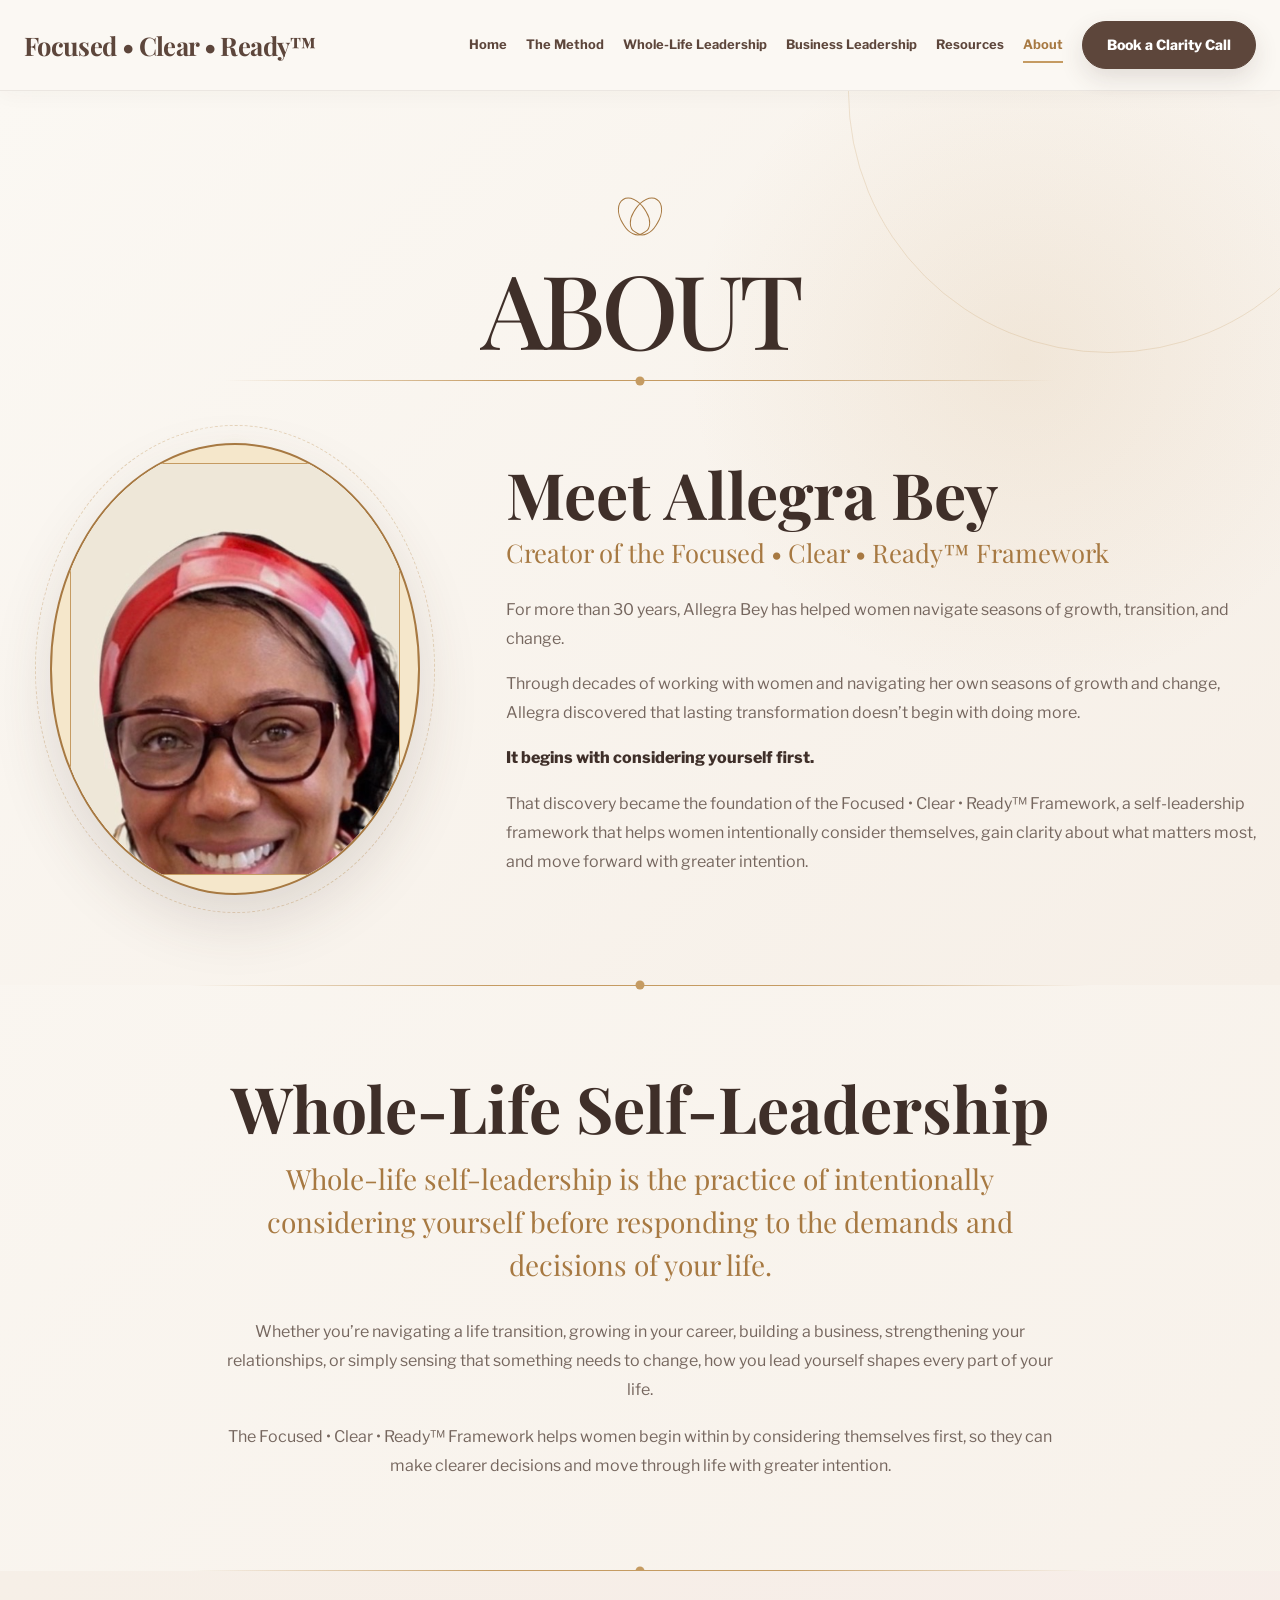
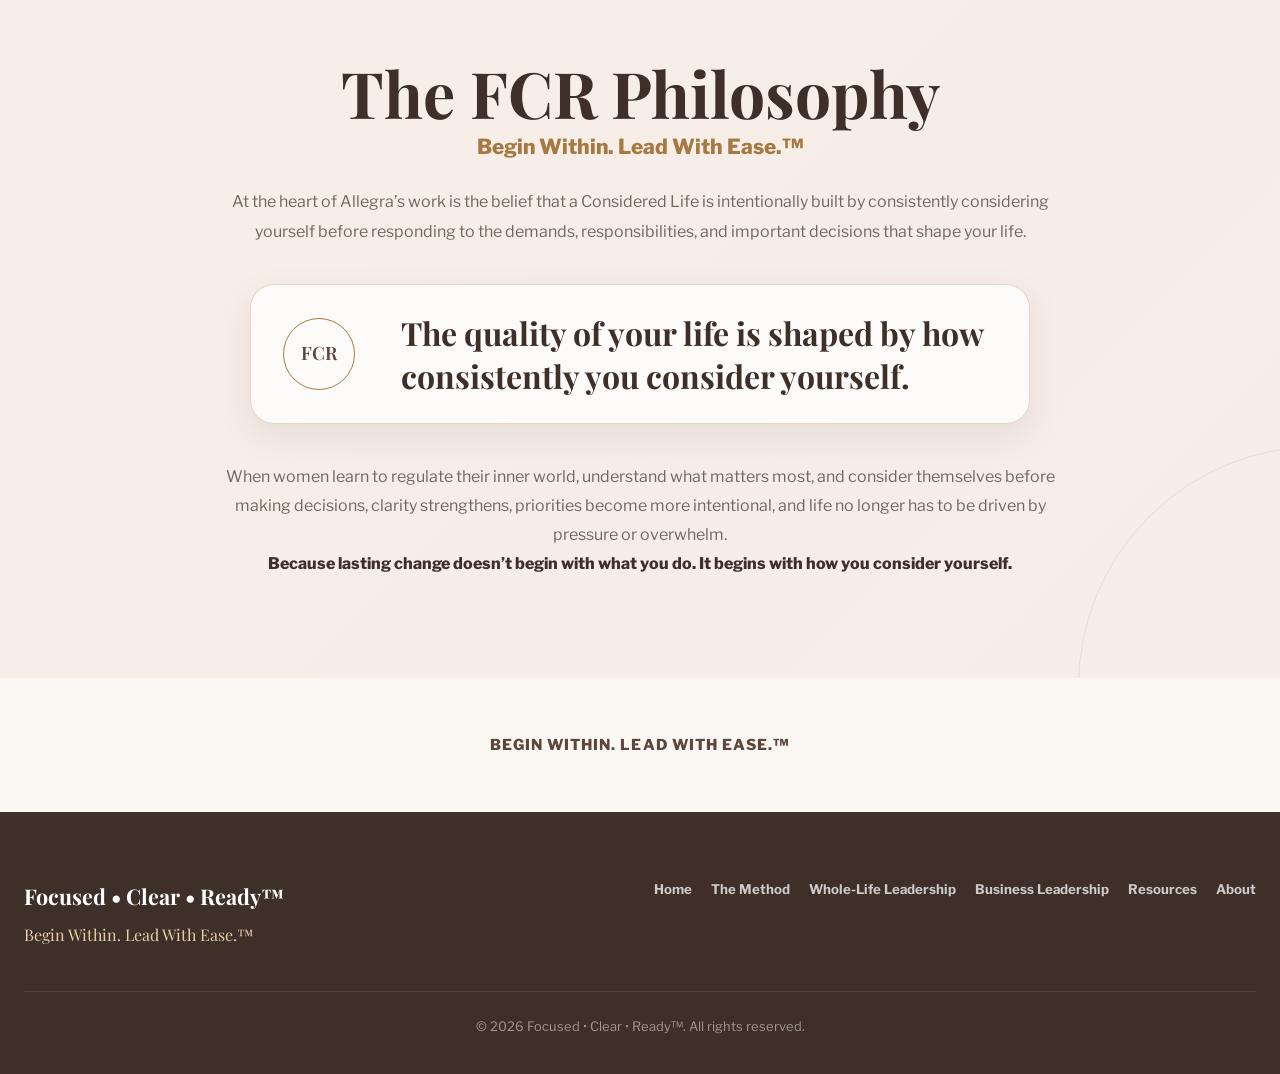
==== commit d5380d32: "website updates 8.10" ====
--- a/about.html
+++ b/about.html
@@ -10,813 +10,988 @@
 
   <meta
     name="description"
-    content="Meet Allegra Bey, leadership coach, speaker, facilitator, and creator of the Focused • Clear • Ready™ Method."
+    content="Meet Allegra Bey, creator of the Focused • Clear • Ready™ Framework, a self-leadership approach that helps women intentionally consider themselves, gain clarity, and move forward with greater intention."
   >
 
-  <title>About Allegra Bey | Focused • Clear • Ready™</title>
+  <title>
+    About Allegra Bey | Focused • Clear • Ready™
+  </title>
 
   <link rel="preconnect" href="https://fonts.googleapis.com">
   <link rel="preconnect" href="https://fonts.gstatic.com" crossorigin>
 
   <link
-    href="https://fonts.googleapis.com/css2?family=Libre+Franklin:wght@400;500;600;700;800&family=Playfair+Display:ital,wght@0,400;0,500;0,600;0,700;1,400;1,500&display=swap"
+    href="https://fonts.googleapis.com/css2?family=Libre+Franklin:wght@400;500;600;700;800&family=Playfair+Display:wght@400;500;600;700&display=swap"
     rel="stylesheet"
   >
 
   <link rel="stylesheet" href="css/styles.css">
 
+
   <style>
-    /* =========================================
-       ABOUT PAGE
-    ========================================= */
-
-    .about-hero {
-      position: relative;
-      overflow: hidden;
-      min-height: 760px;
-      display: flex;
-      align-items: center;
-      background:
-        radial-gradient(
-          circle at 78% 28%,
-          rgba(199, 148, 63, 0.18),
-          transparent 32%
-        ),
-        linear-gradient(
-          115deg,
-          #f7f1e7 0%,
-          #fbf8f2 55%,
-          #eee3d3 100%
-        );
-    }
-
-    .about-hero::before,
-    .about-hero::after {
-      content: "";
-      position: absolute;
-      border: 1px solid rgba(199, 148, 63, 0.52);
-      border-radius: 50%;
-      pointer-events: none;
-    }
-
-    .about-hero::before {
-      width: 670px;
-      height: 670px;
-      top: -170px;
-      right: -110px;
-    }
-
-    .about-hero::after {
-      width: 470px;
-      height: 470px;
-      right: 170px;
-      bottom: -300px;
-    }
-
-    .about-hero-inner {
-      width: min(1240px, calc(100% - 40px));
-      margin-inline: auto;
-      position: relative;
-      z-index: 2;
-      display: grid;
-      grid-template-columns: minmax(0, 0.9fr) minmax(420px, 1.1fr);
-      align-items: center;
-      gap: 70px;
-      padding: 90px 0;
-    }
-
-    .about-hero-copy {
-      max-width: 600px;
-    }
-
-    .about-hero-copy h1 {
-      max-width: 580px;
-      margin: 12px 0 26px;
-      color: var(--navy);
-      font-family: "Playfair Display", Georgia, serif;
-      font-size: clamp(3.7rem, 7vw, 6.8rem);
-      font-weight: 500;
-      line-height: 0.98;
-      letter-spacing: -0.045em;
-    }
-
-    .about-hero-copy .hero-lead {
-      max-width: 570px;
-      color: var(--text-soft);
-      font-size: 1.08rem;
-      line-height: 1.85;
-    }
-
-    .about-hero-copy .hero-foundation {
-      margin-top: 22px;
-      color: var(--navy);
-      font-family: "Playfair Display", Georgia, serif;
-      font-size: 1.25rem;
-      font-style: italic;
-      line-height: 1.6;
-    }
-
-    .about-portrait-wrap {
-      min-height: 570px;
-      position: relative;
-      display: flex;
-      align-items: flex-end;
-      justify-content: center;
-    }
-
-    .about-portrait-wrap::before {
-      content: "";
-      width: 84%;
-      height: 92%;
-      position: absolute;
-      right: 0;
-      bottom: 0;
-      border: 1px solid rgba(199, 148, 63, 0.65);
-      border-radius: 52% 52% 10px 10px;
-    }
-
-    .about-portrait {
-      width: 91%;
-      height: 570px;
-      position: relative;
-      z-index: 2;
-      overflow: hidden;
-      border-radius: 48% 48% 8px 8px;
-      background:
-        linear-gradient(
-          145deg,
-          rgba(7, 27, 69, 0.12),
-          rgba(199, 148, 63, 0.18)
-        ),
-        #e8dfd3;
-      box-shadow: 0 30px 70px rgba(7, 27, 69, 0.18);
-    }
-
-    .about-portrait img {
-      width: 100%;
-      height: 100%;
-      display: block;
-      object-fit: cover;
-      object-position: center top;
-    }
-
-    .portrait-placeholder {
-      width: 100%;
-      height: 100%;
-      display: grid;
-      place-items: center;
-      padding: 40px;
-      color: var(--navy);
-      text-align: center;
-    }
-
-    .portrait-placeholder span {
-      display: block;
-      color: var(--gold-dark);
-      font-family: "Playfair Display", Georgia, serif;
-      font-size: 1.45rem;
-      line-height: 1.5;
-    }
-
-    .portrait-caption {
-      position: absolute;
-      z-index: 4;
-      right: -12px;
-      bottom: 35px;
-      border: 1px solid rgba(199, 148, 63, 0.55);
-      padding: 18px 24px;
-      background: rgba(255, 255, 255, 0.93);
-      box-shadow: var(--shadow-card);
-    }
-
-    .portrait-caption strong {
-      display: block;
-      color: var(--navy);
-      font-family: "Playfair Display", Georgia, serif;
-      font-size: 1.12rem;
-    }
-
-    .portrait-caption span {
-      color: var(--gold-dark);
-      font-size: 0.72rem;
-      font-weight: 800;
-      letter-spacing: 0.12em;
-      text-transform: uppercase;
-    }
-
-
-    /* STORY */
-
-    .story-layout {
-      display: grid;
-      grid-template-columns: 0.75fr 1.4fr 0.85fr;
-      gap: 55px;
-      align-items: start;
-    }
-
-    .story-heading h2 {
-      color: var(--navy);
-      font-family: "Playfair Display", Georgia, serif;
-      font-size: clamp(2.2rem, 4vw, 3.6rem);
-      font-weight: 500;
-      line-height: 1.12;
-    }
-
-    .story-copy p {
-      font-size: 1rem;
-      line-height: 1.85;
-    }
-
-    .story-copy p + p {
-      margin-top: 19px;
-    }
-
-    .story-copy .story-emphasis {
-      color: var(--navy);
-      font-family: "Playfair Display", Georgia, serif;
-      font-size: 1.17rem;
-      font-style: italic;
-    }
-
-    .story-quote {
-      position: relative;
-      border-left: 2px solid var(--gold);
-      padding: 38px 0 38px 34px;
-    }
-
-    .story-quote::before {
-      content: "“";
-      position: absolute;
-      top: -20px;
-      left: 25px;
-      color: rgba(199, 148, 63, 0.18);
-      font-family: Georgia, serif;
-      font-size: 8rem;
-      line-height: 1;
-    }
-
-    .story-quote blockquote {
-      position: relative;
-      z-index: 2;
-      color: var(--navy);
-      font-family: "Playfair Display", Georgia, serif;
-      font-size: 1.7rem;
-      line-height: 1.45;
-    }
-
-
-    /* PHILOSOPHY */
-
-    .about-philosophy {
-      background:
-        radial-gradient(
-          circle at 20% 40%,
-          rgba(199, 148, 63, 0.14),
-          transparent 31%
-        ),
-        var(--navy);
-      color: var(--white);
-    }
-
-    .about-philosophy h2 {
-      color: var(--white);
-    }
-
-    .about-philosophy .section-heading p {
-      color: rgba(255, 255, 255, 0.72);
-    }
-
-    .about-philosophy .eyebrow {
-      color: var(--gold-light) !important;
-    }
-
-    .philosophy-cards {
-      display: grid;
-      grid-template-columns: repeat(3, minmax(0, 1fr));
-      gap: 24px;
-      margin-top: 52px;
-    }
-
-    .philosophy-card {
-      min-height: 330px;
-      position: relative;
-      overflow: hidden;
-      border: 1px solid rgba(226, 196, 130, 0.35);
-      border-radius: var(--radius-lg);
-      padding: 38px;
-      background: rgba(255, 255, 255, 0.05);
-      backdrop-filter: blur(8px);
-      transition:
-        transform var(--transition),
-        background var(--transition),
-        border-color var(--transition);
-    }
-
-    .philosophy-card:hover {
-      border-color: var(--gold-light);
-      background: rgba(255, 255, 255, 0.08);
-      transform: translateY(-7px);
-    }
-
-    .philosophy-card .card-number {
-      color: var(--gold-light);
-      font-size: 0.8rem;
-      font-weight: 800;
-      letter-spacing: 0.15em;
-    }
-
-    .philosophy-card h3 {
-      margin: 58px 0 18px;
-      color: var(--white);
-      font-family: "Playfair Display", Georgia, serif;
-      font-size: 2rem;
-      font-weight: 500;
-    }
-
-    .philosophy-card p {
-      color: rgba(255, 255, 255, 0.72);
-      line-height: 1.75;
-    }
-
-    .philosophy-card .gold-line {
-      width: 45px;
-      height: 1px;
-      position: absolute;
-      top: 78px;
-      left: 38px;
-      background: var(--gold);
-    }
-
-
-    /* FOUNDER */
-
-    .founder-layout {
-      display: grid;
-      grid-template-columns: 0.95fr 1.05fr;
-      gap: 70px;
-      align-items: center;
-    }
-
-    .founder-image {
-      min-height: 540px;
-      position: relative;
-      overflow: hidden;
-      border-radius: var(--radius-xl);
-      background:
-        linear-gradient(
-          145deg,
-          rgba(7, 27, 69, 0.12),
-          rgba(199, 148, 63, 0.18)
-        ),
-        #e9e0d4;
-      box-shadow: var(--shadow-soft);
-    }
-
-    .founder-image img {
-      width: 100%;
-      height: 100%;
-      min-height: 540px;
-      display: block;
-      object-fit: cover;
-    }
-
-    .founder-copy h2 {
-      margin: 10px 0 22px;
-      color: var(--navy);
-      font-family: "Playfair Display", Georgia, serif;
-      font-size: clamp(3rem, 5vw, 5rem);
-      font-weight: 500;
-      line-height: 1;
-    }
-
-    .founder-copy .founder-intro {
-      max-width: 610px;
-      font-size: 1.05rem;
-      line-height: 1.85;
-    }
-
-    .founder-roles {
-      display: grid;
-      grid-template-columns: repeat(2, minmax(0, 1fr));
-      gap: 15px;
-      margin-top: 34px;
-    }
-
-    .founder-role {
-      border-bottom: 1px solid var(--line);
-      padding: 15px 0;
-      color: var(--navy);
-      font-weight: 700;
-    }
-
-    .founder-role span {
-      margin-right: 10px;
-      color: var(--gold-dark);
-    }
-
-
-    /* CREDENTIALS */
-
-    .credentials-grid {
-      display: grid;
-      grid-template-columns: repeat(3, minmax(0, 1fr));
-      gap: 20px;
-      margin-top: 48px;
-    }
-
-    .credential-card {
-      min-height: 260px;
-      border: 1px solid var(--line);
-      border-radius: var(--radius-lg);
-      padding: 31px;
-      background: var(--white);
-      box-shadow: var(--shadow-card);
-      transition:
-        transform var(--transition),
-        border-color var(--transition),
-        box-shadow var(--transition);
-    }
-
-    .credential-card:hover {
-      border-color: var(--gold);
-      box-shadow: 0 22px 48px rgba(7, 27, 69, 0.13);
-      transform: translateY(-6px);
-    }
-
-    .credential-icon {
-      width: 54px;
-      height: 54px;
-      display: grid;
-      place-items: center;
-      border: 1px solid rgba(199, 148, 63, 0.55);
-      border-radius: 50%;
-      color: var(--gold-dark);
-      font-family: "Playfair Display", Georgia, serif;
-      font-size: 1.15rem;
-    }
-
-    .credential-card h3 {
-      margin: 27px 0 13px;
-      color: var(--navy);
-      font-family: "Playfair Display", Georgia, serif;
-      font-size: 1.45rem;
-    }
-
-    .credential-card p {
-      color: var(--text-soft);
-      font-size: 0.94rem;
-      line-height: 1.72;
-    }
-
-
-    /* WORKING TOGETHER */
-
-    .experience-grid {
-      display: grid;
-      grid-template-columns: repeat(4, minmax(0, 1fr));
-      gap: 20px;
-      margin-top: 48px;
-    }
-
-    .experience-card {
-      min-height: 270px;
-      border: 1px solid rgba(199, 148, 63, 0.28);
-      border-radius: var(--radius-lg);
-      padding: 31px;
-      background:
-        linear-gradient(
-          145deg,
-          rgba(255, 255, 255, 0.96),
-          rgba(245, 239, 228, 0.82)
-        );
-      box-shadow: var(--shadow-card);
-    }
-
-    .experience-card span {
-      display: block;
-      color: var(--gold-dark);
-      font-size: 1.5rem;
-    }
-
-    .experience-card h3 {
-      margin: 40px 0 13px;
-      color: var(--navy);
-      font-family: "Playfair Display", Georgia, serif;
-      font-size: 1.55rem;
-    }
-
-    .experience-card p {
-      font-size: 0.92rem;
-      line-height: 1.72;
-    }
-
-
-    /* VALUES */
-
-    .values-grid {
-      display: grid;
-      grid-template-columns: repeat(5, minmax(0, 1fr));
-      gap: 18px;
-      margin-top: 48px;
-    }
-
-    .value-card {
-      min-height: 245px;
-      border-top: 2px solid var(--gold);
-      padding: 29px 20px;
-      background: var(--white);
-      box-shadow: var(--shadow-card);
-    }
-
-    .value-card .value-number {
-      color: var(--gold-dark);
-      font-size: 0.75rem;
-      font-weight: 800;
-      letter-spacing: 0.15em;
-    }
-
-    .value-card h3 {
-      margin: 48px 0 13px;
-      color: var(--navy);
-      font-family: "Playfair Display", Georgia, serif;
-      font-size: 1.35rem;
-    }
-
-    .value-card p {
-      font-size: 0.88rem;
-      line-height: 1.7;
-    }
-
-
-    /* WHY FCR */
-
-    .origin-section {
-      overflow: hidden;
-      background: var(--cream);
-    }
-
-    .origin-layout {
-      display: grid;
-      grid-template-columns: 0.9fr 1.1fr;
-      gap: 75px;
-      align-items: center;
-    }
-
-    .origin-copy h2 {
-      margin-bottom: 24px;
-      color: var(--navy);
-      font-family: "Playfair Display", Georgia, serif;
-      font-size: clamp(2.8rem, 5vw, 4.8rem);
-      font-weight: 500;
-      line-height: 1.04;
-    }
-
-    .origin-copy p {
-      line-height: 1.82;
-    }
-
-    .origin-copy p + p {
-      margin-top: 18px;
-    }
-
-    .fcr-sequence {
-      display: grid;
-      gap: 15px;
-    }
-
-    .sequence-step {
-      position: relative;
-      display: grid;
-      grid-template-columns: 180px minmax(0, 1fr);
-      align-items: center;
-      gap: 27px;
-    }
-
-    .sequence-word {
-      position: relative;
-      z-index: 2;
-      border: 1px solid var(--gold);
-      padding: 23px 20px;
-      background: var(--navy);
-      color: var(--gold-light);
-      font-weight: 800;
-      letter-spacing: 0.14em;
-      text-align: center;
-      text-transform: uppercase;
-    }
-
-    .sequence-explanation {
-      border-left: 1px solid rgba(199, 148, 63, 0.45);
-      padding: 18px 0 18px 28px;
-    }
-
-    .sequence-explanation h3 {
-      margin-bottom: 6px;
-      color: var(--navy);
-      font-family: "Playfair Display", Georgia, serif;
-      font-size: 1.3rem;
-    }
-
-    .sequence-explanation p {
-      font-size: 0.92rem;
-      line-height: 1.68;
-    }
-
-    .sequence-arrow {
-      margin-left: 83px;
-      color: var(--gold-dark);
-      font-size: 1.3rem;
-    }
-
-
-    /* PERSONAL NOTE */
-
-    .personal-note {
-      position: relative;
-      overflow: hidden;
-      border: 1px solid rgba(199, 148, 63, 0.4);
-      border-radius: var(--radius-xl);
-      padding: 60px;
+
+    /* =====================================================
+       ABOUT PAGE ONLY
+    ===================================================== */
+
+    .about-page {
       background:
         linear-gradient(
           135deg,
-          rgba(255, 255, 255, 0.96),
-          rgba(241, 230, 212, 0.92)
-        );
-      box-shadow: var(--shadow-soft);
-    }
-
-    .personal-note::after {
-      content: "A";
+          var(--ivory),
+          var(--cream)
+        );
+    }
+
+
+    /* =====================================================
+       HERO
+    ===================================================== */
+
+    .about-hero {
+      position: relative;
+      isolation: isolate;
+      overflow: hidden;
+
+      padding:
+        100px
+        0
+        90px;
+
+      background:
+        radial-gradient(
+          circle at 80% 30%,
+          rgba(197, 155, 98, 0.14),
+          transparent 28%
+        ),
+        linear-gradient(
+          135deg,
+          var(--ivory),
+          var(--cream)
+        );
+    }
+
+
+    .about-hero::before {
+      width: 520px;
+      height: 520px;
+
       position: absolute;
-      right: 35px;
-      bottom: -60px;
-      color: rgba(199, 148, 63, 0.08);
-      font-family: "Playfair Display", Georgia, serif;
-      font-size: 15rem;
-      font-style: italic;
+
+      top: -260px;
+      right: -90px;
+
+      border:
+        1px solid
+        rgba(197, 155, 98, 0.24);
+
+      border-radius: 50%;
+
+      content: "";
+
+      pointer-events: none;
+    }
+
+
+    .about-hero-inner {
+      width:
+        min(
+          var(--max-width),
+          calc(100% - 48px)
+        );
+
+      margin-inline: auto;
+    }
+
+
+    .about-title {
+      margin-bottom: 62px;
+
+      text-align: center;
+    }
+
+
+    .about-title-mark {
+      width: 50px;
+      height: 50px;
+
+      margin:
+        0
+        auto
+        18px;
+
+      position: relative;
+
+      display: grid;
+      place-items: center;
+    }
+
+
+    .about-title-mark::before,
+    .about-title-mark::after {
+      width: 25px;
+      height: 38px;
+
+      position: absolute;
+
+      border:
+        1px solid
+        var(--gold-dark);
+
+      border-radius:
+        60% 60% 50% 50%;
+
+      content: "";
+    }
+
+
+    .about-title-mark::before {
+      left: 5px;
+
+      transform:
+        rotate(-32deg);
+    }
+
+
+    .about-title-mark::after {
+      right: 5px;
+
+      transform:
+        rotate(32deg);
+    }
+
+
+    .about-title h1 {
+      color:
+        var(--brown-deep);
+
+      font-family:
+        "Playfair Display",
+        Georgia,
+        serif;
+
+      font-size:
+        clamp(
+          4rem,
+          8vw,
+          7rem
+        );
+
+      font-weight: 500;
+
+      line-height: 0.95;
+
+      letter-spacing: -0.045em;
+
+      text-transform: uppercase;
+    }
+
+
+    .about-title-line {
+      width:
+        min(
+          830px,
+          88%
+        );
+
+      height: 1px;
+
+      margin:
+        24px
+        auto
+        0;
+
+      position: relative;
+
+      background:
+        linear-gradient(
+          90deg,
+          transparent,
+          var(--gold),
+          var(--gold),
+          transparent
+        );
+    }
+
+
+    .about-title-line::after {
+      width: 9px;
+      height: 9px;
+
+      position: absolute;
+
+      top: 50%;
+      left: 50%;
+
+      border-radius: 50%;
+
+      background:
+        var(--gold);
+
+      content: "";
+
+      transform:
+        translate(
+          -50%,
+          -50%
+        );
+    }
+
+
+    /* =====================================================
+       MEET ALLEGRA
+    ===================================================== */
+
+    .about-intro-grid {
+      display: grid;
+
+      grid-template-columns:
+        minmax(260px, 0.72fr)
+        minmax(0, 1.28fr);
+
+      align-items: center;
+
+      gap: 60px;
+    }
+
+
+    .about-photo-wrap {
+      max-width: 370px;
+
+      position: relative;
+
+      margin-inline: auto;
+    }
+
+
+    .about-photo-frame {
+      aspect-ratio:
+        0.82 / 1;
+
+      position: relative;
+
+      overflow: hidden;
+
+      border:
+        2px solid
+        var(--gold-dark);
+
+      border-radius: 50%;
+
+      background:
+        var(--champagne-soft);
+
+      box-shadow:
+        0 26px 60px
+        rgba(76, 57, 48, 0.15);
+    }
+
+
+    .about-photo-frame img {
+      width: 100%;
+      height: 100%;
+
+      display: block;
+
+      object-fit: cover;
+      object-position: center top;
+
+      transition:
+        transform
+        8s
+        ease-in-out;
+    }
+
+
+    .about-photo-frame:hover img {
+      transform:
+        scale(1.035);
+    }
+
+
+    .about-photo-orbit {
+      width: 108%;
+      height: 108%;
+
+      position: absolute;
+
+      top: -4%;
+      left: -4%;
+
+      border:
+        1px dashed
+        rgba(197, 155, 98, 0.38);
+
+      border-radius: 50%;
+
+      animation:
+        about-orbit
+        42s
+        linear
+        infinite;
+
+      pointer-events: none;
+    }
+
+
+    .about-photo-orbit::after {
+      width: 10px;
+      height: 10px;
+
+      position: absolute;
+
+      top: 23px;
+      left: 50%;
+
+      border-radius: 50%;
+
+      background:
+        var(--gold);
+
+      box-shadow:
+        0 0 15px
+        rgba(197, 155, 98, 0.45);
+
+      content: "";
+
+      transform:
+        translateX(-50%);
+    }
+
+
+    @keyframes about-orbit {
+      to {
+        transform:
+          rotate(360deg);
+      }
+    }
+
+
+    .about-intro-copy h2 {
+      margin-bottom: 8px;
+
+      color:
+        var(--brown-deep);
+
+      font-family:
+        "Playfair Display",
+        Georgia,
+        serif;
+
+      font-size:
+        clamp(
+          2.8rem,
+          5vw,
+          4.6rem
+        );
+
       line-height: 1;
     }
 
-    .personal-note-inner {
+
+    .about-role {
+      margin-bottom: 24px;
+
+      color:
+        var(--gold-dark) !important;
+
+      font-family:
+        "Playfair Display",
+        Georgia,
+        serif;
+
+      font-size:
+        clamp(
+          1.2rem,
+          2.4vw,
+          1.6rem
+        ) !important;
+
+      line-height: 1.45 !important;
+    }
+
+
+    .about-intro-copy p:not(.about-role) {
+      max-width: 770px;
+
+      color:
+        var(--text-soft);
+
+      font-size: 1rem;
+
+      line-height: 1.82;
+    }
+
+
+    .about-intro-copy p + p {
+      margin-top: 16px;
+    }
+
+
+    .about-emphasis {
+      color:
+        var(--brown-deep) !important;
+
+      font-weight: 800;
+    }
+
+
+    /* =====================================================
+       DIVIDER
+    ===================================================== */
+
+    .about-divider {
+      width:
+        min(
+          900px,
+          calc(100% - 40px)
+        );
+
+      height: 1px;
+
+      margin-inline: auto;
+
+      position: relative;
+
+      background:
+        linear-gradient(
+          90deg,
+          transparent,
+          var(--gold),
+          var(--gold),
+          transparent
+        );
+    }
+
+
+    .about-divider::after {
+      width: 9px;
+      height: 9px;
+
+      position: absolute;
+
+      top: 50%;
+      left: 50%;
+
+      border-radius: 50%;
+
+      background:
+        var(--gold);
+
+      content: "";
+
+      transform:
+        translate(
+          -50%,
+          -50%
+        );
+    }
+
+
+    /* =====================================================
+       WHOLE-LIFE SELF-LEADERSHIP
+    ===================================================== */
+
+    .about-section {
+      padding:
+        90px
+        0;
+    }
+
+
+    .about-section-inner {
+      width:
+        min(
+          960px,
+          calc(100% - 48px)
+        );
+
+      margin-inline: auto;
+
+      text-align: center;
+    }
+
+
+    .about-section h2 {
+      margin-bottom: 17px;
+
+      color:
+        var(--brown-deep);
+
+      font-family:
+        "Playfair Display",
+        Georgia,
+        serif;
+
+      font-size:
+        clamp(
+          2.6rem,
+          5vw,
+          4.4rem
+        );
+
+      line-height: 1;
+    }
+
+
+    .about-section-lead {
       max-width: 850px;
+
+      margin:
+        0
+        auto
+        30px;
+
+      color:
+        var(--gold-dark) !important;
+
+      font-family:
+        "Playfair Display",
+        Georgia,
+        serif;
+
+      font-size:
+        clamp(
+          1.25rem,
+          2.7vw,
+          1.75rem
+        ) !important;
+
+      line-height: 1.55 !important;
+    }
+
+
+    .about-section p:not(.about-section-lead) {
+      max-width: 850px;
+
+      margin-inline: auto;
+
+      color:
+        var(--text-soft);
+
+      font-size: 1rem;
+
+      line-height: 1.82;
+    }
+
+
+    .about-section p + p {
+      margin-top: 18px;
+    }
+
+
+    /* =====================================================
+       FCR PHILOSOPHY
+    ===================================================== */
+
+    .philosophy-section {
       position: relative;
+
+      overflow: hidden;
+
+      padding:
+        90px
+        0
+        100px;
+
+      background:
+        linear-gradient(
+          135deg,
+          var(--cream),
+          var(--blush-soft)
+        );
+    }
+
+
+    .philosophy-section::before {
+      width: 480px;
+      height: 480px;
+
+      position: absolute;
+
+      right: -280px;
+      bottom: -250px;
+
+      border:
+        1px solid
+        rgba(197, 155, 98, 0.2);
+
+      border-radius: 50%;
+
+      content: "";
+
+      pointer-events: none;
+    }
+
+
+    .philosophy-inner {
+      width:
+        min(
+          950px,
+          calc(100% - 48px)
+        );
+
+      margin-inline: auto;
+
+      position: relative;
+
       z-index: 2;
+
+      text-align: center;
+    }
+
+
+    .philosophy-inner h2 {
+      margin-bottom: 6px;
+
+      color:
+        var(--brown-deep);
+
+      font-family:
+        "Playfair Display",
+        Georgia,
+        serif;
+
+      font-size:
+        clamp(
+          2.7rem,
+          5vw,
+          4.6rem
+        );
+
+      line-height: 1;
+    }
+
+
+    .philosophy-tagline {
+      margin-bottom: 25px;
+
+      color:
+        var(--gold-dark) !important;
+
+      font-family:
+        "Libre Franklin",
+        Arial,
+        sans-serif !important;
+
+      font-size:
+        clamp(
+          1.05rem,
+          2vw,
+          1.3rem
+        ) !important;
+
+      font-weight: 800;
+
+      line-height: 1.5 !important;
+    }
+
+
+    .philosophy-inner > p:not(.philosophy-tagline) {
+      max-width: 830px;
+
       margin-inline: auto;
-    }
-
-    .personal-note p {
-      color: var(--navy);
-      font-family: "Playfair Display", Georgia, serif;
-      font-size: 1.4rem;
-      line-height: 1.75;
-    }
-
-    .personal-note p + p {
-      margin-top: 18px;
-    }
-
-    .personal-signature {
-      margin-top: 35px;
-      color: var(--gold-dark) !important;
-      font-size: 2rem !important;
-      font-style: italic;
-    }
-
-
-    /* RESPONSIVE */
-
-    @media (max-width: 1100px) {
-      .about-hero-inner,
-      .founder-layout,
-      .origin-layout {
-        grid-template-columns: 1fr 1fr;
+
+      color:
+        var(--text-soft);
+
+      line-height: 1.82;
+    }
+
+
+    .philosophy-statement {
+      max-width: 780px;
+
+      margin:
+        38px
+        auto;
+
+      display: grid;
+
+      grid-template-columns:
+        90px
+        minmax(0, 1fr);
+
+      align-items: center;
+
+      gap: 28px;
+
+      border:
+        1px solid
+        var(--line-gold);
+
+      border-radius:
+        var(--radius-lg);
+
+      padding:
+        26px
+        32px;
+
+      background:
+        rgba(255, 255, 255, 0.76);
+
+      box-shadow:
+        var(--shadow-card);
+
+      text-align: left;
+    }
+
+
+    .philosophy-statement-icon {
+      width: 72px;
+      height: 72px;
+
+      display: grid;
+      place-items: center;
+
+      border:
+        1px solid
+        var(--gold-dark);
+
+      border-radius: 50%;
+
+      color:
+        var(--brown);
+
+      font-family:
+        "Playfair Display",
+        Georgia,
+        serif;
+
+      font-size: 1.15rem;
+
+      font-weight: 600;
+    }
+
+
+    .philosophy-statement strong {
+      color:
+        var(--brown-deep);
+
+      font-family:
+        "Playfair Display",
+        Georgia,
+        serif;
+
+      font-size:
+        clamp(
+          1.4rem,
+          2.7vw,
+          2rem
+        );
+
+      line-height: 1.35;
+    }
+
+
+    .philosophy-ending {
+      color:
+        var(--brown-deep) !important;
+
+      font-weight: 800;
+    }
+
+
+    /* =====================================================
+       BRAND CLOSING
+    ===================================================== */
+
+    .about-closing {
+      padding:
+        54px
+        20px;
+
+      background:
+        var(--ivory);
+
+      text-align: center;
+    }
+
+
+    .about-closing p {
+      color:
+        var(--brown);
+
+      font-family:
+        "Libre Franklin",
+        Arial,
+        sans-serif;
+
+      font-size: 0.94rem;
+
+      font-weight: 800;
+
+      letter-spacing: 0.07em;
+    }
+
+
+    /* =====================================================
+       RESPONSIVE
+    ===================================================== */
+
+    @media (max-width: 850px) {
+
+      .about-intro-grid {
+        grid-template-columns: 1fr;
+      }
+
+
+      .about-photo-wrap {
+        max-width: 330px;
+      }
+
+    }
+
+
+    @media (max-width: 620px) {
+
+      .about-hero {
+        padding:
+          72px
+          0
+          65px;
+      }
+
+
+      .about-hero-inner {
+        width:
+          min(
+            100% - 28px,
+            var(--max-width)
+          );
+      }
+
+
+      .about-title {
+        margin-bottom: 48px;
+      }
+
+
+      .about-title h1 {
+        font-size:
+          clamp(
+            3.7rem,
+            20vw,
+            5.4rem
+          );
+      }
+
+
+      .about-intro-grid {
         gap: 45px;
       }
 
-      .story-layout {
-        grid-template-columns: 1fr 1.5fr;
+
+      .about-intro-copy h2 {
+        font-size:
+          clamp(
+            2.6rem,
+            13vw,
+            3.8rem
+          );
       }
 
-      .story-quote {
-        grid-column: 1 / -1;
+
+      .about-section,
+      .philosophy-section {
+        padding:
+          70px
+          0;
       }
 
-      .values-grid {
-        grid-template-columns: repeat(3, minmax(0, 1fr));
+
+      .about-section-inner,
+      .philosophy-inner {
+        width:
+          min(
+            100% - 28px,
+            960px
+          );
       }
 
-      .experience-grid {
-        grid-template-columns: repeat(2, minmax(0, 1fr));
-      }
-    }
-
-    @media (max-width: 820px) {
-      .about-hero {
-        min-height: auto;
-      }
-
-      .about-hero-inner,
-      .founder-layout,
-      .origin-layout,
-      .story-layout {
+
+      .philosophy-statement {
         grid-template-columns: 1fr;
-      }
-
-      .about-hero-copy {
-        max-width: none;
-      }
-
-      .about-portrait-wrap {
-        min-height: 480px;
-      }
-
-      .about-portrait {
-        height: 480px;
-      }
-
-      .philosophy-cards,
-      .credentials-grid {
-        grid-template-columns: 1fr;
-      }
-
-      .values-grid {
-        grid-template-columns: repeat(2, minmax(0, 1fr));
-      }
-    }
-
-    @media (max-width: 560px) {
-      .about-hero-inner {
-        width: min(100% - 28px, 1240px);
-        padding: 65px 0;
-      }
-
-      .about-hero-copy h1 {
-        font-size: clamp(3.3rem, 17vw, 4.8rem);
-      }
-
-      .about-portrait-wrap {
-        min-height: 390px;
-      }
-
-      .about-portrait {
-        width: 100%;
-        height: 390px;
-      }
-
-      .portrait-caption {
-        right: 8px;
-        bottom: 15px;
-      }
-
-      .experience-grid,
-      .values-grid {
-        grid-template-columns: 1fr;
-      }
-
-      .sequence-step {
-        grid-template-columns: 1fr;
-        gap: 10px;
-      }
-
-      .sequence-explanation {
-        border-left: 0;
-        border-top: 1px solid rgba(199, 148, 63, 0.4);
-        padding: 18px 4px;
-      }
-
-      .sequence-arrow {
-        margin-left: 0;
+
+        padding: 27px;
+
         text-align: center;
       }
 
-      .personal-note {
-        padding: 38px 25px;
+
+      .philosophy-statement-icon {
+        margin-inline: auto;
       }
 
-      .personal-note p {
-        font-size: 1.12rem;
+    }
+
+
+    @media (prefers-reduced-motion: reduce) {
+
+      .about-photo-orbit,
+      .about-photo-frame img {
+        animation: none !important;
+        transition: none !important;
       }
-    }
+
+    }
+
   </style>
 </head>
 
-<body>
+
+<body class="about-page">
+
+
+<!-- =====================================================
+     HEADER
+===================================================== -->
 
 <header class="site-header">
+
   <div class="nav-container">
 
-    <a class="logo" href="index.html" aria-label="Focused Clear Ready home">
+
+    <a
+      class="logo"
+      href="index.html"
+      aria-label="Focused Clear Ready home"
+    >
       Focused • Clear • Ready™
     </a>
 
-    <nav class="nav" aria-label="Primary navigation">
-      <a href="index.html">Home</a>
-      <a href="method.html">The Method</a>
-      <a href="whole-life.html">Whole-Life Leadership</a>
-      <a href="business-leadership.html">Business Leadership</a>
-      <a href="resources.html">Resources</a>
-      <a href="about.html" aria-current="page">About</a>
+
+    <nav
+      class="nav"
+      aria-label="Primary navigation"
+    >
+
+      <a href="index.html">
+        Home
+      </a>
+
+      <a href="method.html">
+        The Method
+      </a>
+
+      <a href="whole-life.html">
+        Whole-Life Leadership
+      </a>
+
+      <a href="business-leadership.html">
+        Business Leadership
+      </a>
+
+      <a href="resources.html">
+        Resources
+      </a>
+
+      <a
+        href="about.html"
+        aria-current="page"
+      >
+        About
+      </a>
 
       <a
         class="cta-button"
@@ -826,701 +1001,336 @@
       >
         Book a Clarity Call
       </a>
+
     </nav>
 
   </div>
+
 </header>
 
 
+
 <main>
 
-  <!-- HERO -->
-  <section class="about-hero">
-    <div class="about-hero-inner">
-
-      <div class="about-hero-copy">
-        <p class="eyebrow">About Allegra Bey</p>
-
-        <h1>
-          Leadership begins within.
-        </h1>
-
-        <p class="hero-lead">
-          The most meaningful leadership is not simply about managing
-          responsibilities or achieving goals. It begins with how we
-          understand ourselves, make decisions, and move through life with
-          intention.
-        </p>
-
-        <p class="hero-foundation">
-          That belief became the foundation of Focused • Clear • Ready™.
-        </p>
-
-        <div class="button-row">
-          <a
-            class="primary-button"
-            href="https://calendly.com/fcrlife-info/30min"
-            target="_blank"
-            rel="noopener"
-          >
-            Book a Clarity Call
-          </a>
-
-          <a class="secondary-button" href="#her-story">
-            Read Her Story
-          </a>
-        </div>
-      </div>
-
-      <div class="about-portrait-wrap">
-
-        <div class="about-portrait">
+
+<!-- =====================================================
+     ABOUT / MEET ALLEGRA
+===================================================== -->
+
+<section class="about-hero">
+
+  <div class="about-hero-inner">
+
+
+    <div class="about-title">
+
+
+      <div
+        class="about-title-mark"
+        aria-hidden="true"
+      ></div>
+
+
+      <h1>
+        About
+      </h1>
+
+
+      <div
+        class="about-title-line"
+        aria-hidden="true"
+      ></div>
+
+    </div>
+
+
+
+    <div class="about-intro-grid">
+
+
+      <div class="about-photo-wrap">
+
+
+        <div
+          class="about-photo-orbit"
+          aria-hidden="true"
+        ></div>
+
+
+        <div class="about-photo-frame">
+
           <img
             src="images/allegra-bey.jpg"
-            alt="Portrait of leadership coach Allegra Bey"
+            alt="Allegra Bey"
             onerror="
-              this.style.display='none';
-              this.nextElementSibling.style.display='grid';
+              if (!this.dataset.fallback) {
+                this.dataset.fallback = 'true';
+                this.src = 'images/auntie-home.png';
+              }
             "
           >
 
-          <div class="portrait-placeholder" style="display:none;">
-            <span>
-              Add Allegra's portrait as<br>
-              images/allegra-bey.jpg
-            </span>
-          </div>
         </div>
 
-        <div class="portrait-caption">
-          <strong>Allegra Bey</strong>
-          <span>Leadership Coach &amp; Founder</span>
-        </div>
-
       </div>
 
+
+
+      <div class="about-intro-copy">
+
+
+        <h2>
+          Meet Allegra Bey
+        </h2>
+
+
+        <p class="about-role">
+          Creator of the Focused • Clear • Ready™ Framework
+        </p>
+
+
+        <p>
+          For more than 30 years, Allegra Bey has helped women
+          navigate seasons of growth, transition, and change.
+        </p>
+
+
+        <p>
+          Through decades of working with women and navigating
+          her own seasons of growth and change, Allegra discovered
+          that lasting transformation doesn’t begin with doing more.
+        </p>
+
+
+        <p class="about-emphasis">
+          It begins with considering yourself first.
+        </p>
+
+
+        <p>
+          That discovery became the foundation of the
+          Focused • Clear • Ready™ Framework, a self-leadership
+          framework that helps women intentionally consider
+          themselves, gain clarity about what matters most,
+          and move forward with greater intention.
+        </p>
+
+      </div>
+
     </div>
-  </section>
-
-
-  <!-- STORY -->
-  <section class="section" id="her-story">
-    <div class="container">
-
-      <div class="story-layout">
-
-        <div class="story-heading">
-          <p class="eyebrow">The story behind the work</p>
-
-          <h2>
-            It started with a pattern.
-          </h2>
-        </div>
-
-        <div class="story-copy">
-          <p>
-            Throughout my career and personal journey, I noticed highly capable
-            women accomplishing extraordinary things while quietly carrying
-            overwhelming responsibility.
-          </p>
-
-          <p>
-            They were not lacking intelligence, motivation, discipline, or
-            ambition. They were often lacking something much less visible:
-            space.
-          </p>
-
-          <p class="story-emphasis">
-            Space to reflect. Space to think. Space to understand themselves
-            before responding to everyone else's expectations.
-          </p>
-
-          <p>
-            That observation eventually became more than an idea. It became a
-            framework for helping women lead their lives, careers, businesses,
-            and relationships with greater clarity and ease.
-          </p>
-
-          <p>
-            Focused • Clear • Ready™ was created to help people pause the cycle
-            of automatic response, reconnect with what matters, and move
-            forward from a stronger internal foundation.
-          </p>
-        </div>
-
-        <div class="story-quote">
-          <blockquote>
-            I do not believe people need fixing. I believe they deserve the
-            opportunity to understand themselves more clearly.
-          </blockquote>
-        </div>
-
+
+  </div>
+
+</section>
+
+
+
+<div
+  class="about-divider"
+  aria-hidden="true"
+></div>
+
+
+
+<!-- =====================================================
+     WHOLE-LIFE SELF-LEADERSHIP
+===================================================== -->
+
+<section class="about-section">
+
+  <div class="about-section-inner">
+
+
+    <h2>
+      Whole-Life Self-Leadership
+    </h2>
+
+
+    <p class="about-section-lead">
+      Whole-life self-leadership is the practice of intentionally
+      considering yourself before responding to the demands
+      and decisions of your life.
+    </p>
+
+
+    <p>
+      Whether you’re navigating a life transition, growing in
+      your career, building a business, strengthening your
+      relationships, or simply sensing that something needs to
+      change, how you lead yourself shapes every part of your life.
+    </p>
+
+
+    <p>
+      The Focused • Clear • Ready™ Framework helps women begin
+      within by considering themselves first, so they can make
+      clearer decisions and move through life with greater intention.
+    </p>
+
+  </div>
+
+</section>
+
+
+
+<div
+  class="about-divider"
+  aria-hidden="true"
+></div>
+
+
+
+<!-- =====================================================
+     FCR PHILOSOPHY
+===================================================== -->
+
+<section class="philosophy-section">
+
+  <div class="philosophy-inner">
+
+
+    <h2>
+      The FCR Philosophy
+    </h2>
+
+
+    <p class="philosophy-tagline">
+      Begin Within. Lead With Ease.™
+    </p>
+
+
+    <p>
+      At the heart of Allegra’s work is the belief that a
+      Considered Life is intentionally built by consistently
+      considering yourself before responding to the demands,
+      responsibilities, and important decisions that shape your life.
+    </p>
+
+
+
+    <div class="philosophy-statement">
+
+
+      <div
+        class="philosophy-statement-icon"
+        aria-hidden="true"
+      >
+        FCR
       </div>
 
+
+      <strong>
+        The quality of your life is shaped by how consistently
+        you consider yourself.
+      </strong>
+
     </div>
-  </section>
-
-
-  <!-- PHILOSOPHY -->
-  <section class="section about-philosophy">
-    <div class="container">
-
-      <div class="section-heading centered">
-        <p class="eyebrow">My philosophy</p>
-
-        <h2>
-          Sustainable leadership is built from the inside out.
-        </h2>
-
-        <p>
-          The work begins by creating enough awareness and clarity to choose a
-          way forward that reflects who you are, what you value, and what you
-          can realistically sustain.
-        </p>
-      </div>
-
-      <div class="philosophy-cards">
-
-        <article class="philosophy-card">
-          <span class="card-number">01</span>
-          <div class="gold-line"></div>
-
-          <h3>Begin Within™</h3>
-
-          <p>
-            Real leadership begins with awareness. Before responding to the
-            world around you, create space to understand what is happening
-            within you.
-          </p>
-        </article>
-
-        <article class="philosophy-card">
-          <span class="card-number">02</span>
-          <div class="gold-line"></div>
-
-          <h3>Lead With Intention</h3>
-
-          <p>
-            Clarity creates better decisions. When you know what matters, you
-            can focus your time, energy, communication, and actions more
-            intentionally.
-          </p>
-        </article>
-
-        <article class="philosophy-card">
-          <span class="card-number">03</span>
-          <div class="gold-line"></div>
-
-          <h3>Lead With Ease™</h3>
-
-          <p>
-            Ease is not the absence of effort. It is the result of greater
-            alignment, self-trust, preparation, and sustainable ways of moving
-            forward.
-          </p>
-        </article>
-
-      </div>
+
+
+
+    <p>
+      When women learn to regulate their inner world, understand
+      what matters most, and consider themselves before making
+      decisions, clarity strengthens, priorities become more
+      intentional, and life no longer has to be driven by
+      pressure or overwhelm.
+    </p>
+
+
+    <p class="philosophy-ending">
+      Because lasting change doesn’t begin with what you do.
+      It begins with how you consider yourself.
+    </p>
+
+  </div>
+
+</section>
+
+
+
+<!-- =====================================================
+     BRAND CLOSING
+===================================================== -->
+
+<section class="about-closing">
+
+  <p>
+    BEGIN WITHIN. LEAD WITH EASE.™
+  </p>
+
+</section>
+
+
+</main>
+
+
+
+<!-- =====================================================
+     FOOTER
+===================================================== -->
+
+<footer class="site-footer">
+
+  <div class="footer-container">
+
+
+    <div class="footer-brand">
+
+      <p class="footer-logo">
+        Focused • Clear • Ready™
+      </p>
+
+
+      <p style="font-style: normal;">
+        Begin Within. Lead With Ease.™
+      </p>
 
     </div>
-  </section>
-
-
-  <!-- MEET THE FOUNDER -->
-  <section class="section light">
-    <div class="container">
-
-      <div class="founder-layout">
-
-        <div class="founder-image">
-          <img
-            src="images/allegra-bey.jpg"
-            alt="Allegra Bey, founder of Focused Clear Ready"
-            onerror="
-              this.style.display='none';
-              this.parentElement.innerHTML=
-              '<div class=&quot;portrait-placeholder&quot;><span>Add Allegra&#39;s portrait as<br>images/allegra-bey.jpg</span></div>';
-            "
-          >
-        </div>
-
-        <div class="founder-copy">
-          <p class="eyebrow">Meet the founder</p>
-
-          <h2>
-            Allegra Bey
-          </h2>
-
-          <p class="founder-intro">
-            I partner with women who are ready to lead with greater clarity,
-            confidence, and alignment at work and in life.
-          </p>
-
-          <p class="founder-intro">
-            My approach combines thoughtful reflection with practical
-            application. The goal is not to hand you a predetermined answer.
-            It is to help you strengthen the way you understand yourself,
-            evaluate your choices, and move forward.
-          </p>
-
-          <div class="founder-roles">
-            <div class="founder-role">
-              <span>✦</span> Leadership Coach
-            </div>
-
-            <div class="founder-role">
-              <span>✦</span> Facilitator
-            </div>
-
-            <div class="founder-role">
-              <span>✦</span> Speaker
-            </div>
-
-            <div class="founder-role">
-              <span>✦</span> Creator of the FCR™ Method
-            </div>
-          </div>
-        </div>
-
-      </div>
-
-    </div>
-  </section>
-
-
-  <!-- CREDENTIALS -->
-  <section class="section">
-    <div class="container">
-
-      <div class="section-heading centered">
-        <p class="eyebrow">Credentials and experience</p>
-
-        <h2>
-          Experience grounded in leadership, learning, and service.
-        </h2>
-
-        <p>
-          Replace the descriptions below with Allegra's exact degrees,
-          certifications, organizations, and professional experience.
-        </p>
-      </div>
-
-      <div class="credentials-grid">
-
-        <article class="credential-card">
-          <div class="credential-icon">01</div>
-
-          <h3>Education</h3>
-
-          <p>
-            Advanced education and study supporting leadership, business,
-            personal development, or organizational effectiveness.
-          </p>
-        </article>
-
-        <article class="credential-card">
-          <div class="credential-icon">02</div>
-
-          <h3>Professional Training</h3>
-
-          <p>
-            Coaching, facilitation, leadership, and development training that
-            supports thoughtful and ethical client work.
-          </p>
-        </article>
-
-        <article class="credential-card">
-          <div class="credential-icon">03</div>
-
-          <h3>Leadership Experience</h3>
-
-          <p>
-            Professional experience leading people, initiatives,
-            organizations, programs, or community-based work.
-          </p>
-        </article>
-
-        <article class="credential-card">
-          <div class="credential-icon">04</div>
-
-          <h3>Speaking &amp; Facilitation</h3>
-
-          <p>
-            Experience guiding conversations, workshops, presentations, and
-            learning experiences for diverse audiences.
-          </p>
-        </article>
-
-        <article class="credential-card">
-          <div class="credential-icon">05</div>
-
-          <h3>Community Leadership</h3>
-
-          <p>
-            Service, mentorship, and involvement in initiatives designed to
-            strengthen individuals, families, or communities.
-          </p>
-        </article>
-
-        <article class="credential-card">
-          <div class="credential-icon">06</div>
-
-          <h3>Continuous Learning</h3>
-
-          <p>
-            An ongoing commitment to reflection, professional growth,
-            evidence-informed practice, and personal development.
-          </p>
-        </article>
-
-      </div>
-
-    </div>
-  </section>
-
-
-  <!-- COACHING EXPERIENCE -->
-  <section class="section light">
-    <div class="container">
-
-      <div class="section-heading centered">
-        <p class="eyebrow">What coaching with me feels like</p>
-
-        <h2>
-          A space where you can slow down without losing momentum.
-        </h2>
-
-        <p>
-          Our conversations are designed to help you think more clearly,
-          explore honestly, and turn meaningful reflection into practical
-          movement.
-        </p>
-      </div>
-
-      <div class="experience-grid">
-
-        <article class="experience-card">
-          <span>01</span>
-
-          <h3>Thoughtful</h3>
-
-          <p>
-            You will not be rushed. We create room to examine what matters,
-            what is changing, and what deserves your attention.
-          </p>
-        </article>
-
-        <article class="experience-card">
-          <span>02</span>
-
-          <h3>Honest</h3>
-
-          <p>
-            We explore what is true, even when the truth is uncomfortable,
-            complicated, or different from what others expect.
-          </p>
-        </article>
-
-        <article class="experience-card">
-          <span>03</span>
-
-          <h3>Practical</h3>
-
-          <p>
-            Reflection becomes action you can actually carry into your
-            relationships, work, leadership, and everyday decisions.
-          </p>
-        </article>
-
-        <article class="experience-card">
-          <span>04</span>
-
-          <h3>Supportive</h3>
-
-          <p>
-            Growth happens without judgment. You remain responsible for your
-            choices, but you do not have to examine them alone.
-          </p>
-        </article>
-
-      </div>
-
-    </div>
-  </section>
-
-
-  <!-- VALUES -->
-  <section class="section">
-    <div class="container">
-
-      <div class="section-heading centered">
-        <p class="eyebrow">My values</p>
-
-        <h2>
-          Principles that shape how I coach, lead, and serve.
-        </h2>
-      </div>
-
-      <div class="values-grid">
-
-        <article class="value-card">
-          <span class="value-number">01</span>
-
-          <h3>Curiosity</h3>
-
-          <p>
-            I believe better questions create better decisions.
-          </p>
-        </article>
-
-        <article class="value-card">
-          <span class="value-number">02</span>
-
-          <h3>Integrity</h3>
-
-          <p>
-            I will not make decisions for you. I will help you think more
-            clearly about your own.
-          </p>
-        </article>
-
-        <article class="value-card">
-          <span class="value-number">03</span>
-
-          <h3>Presence</h3>
-
-          <p>
-            Meaningful transformation requires attention, honesty, and space.
-          </p>
-        </article>
-
-        <article class="value-card">
-          <span class="value-number">04</span>
-
-          <h3>Respect</h3>
-
-          <p>
-            You remain the expert on your life, your values, and your choices.
-          </p>
-        </article>
-
-        <article class="value-card">
-          <span class="value-number">05</span>
-
-          <h3>Growth</h3>
-
-          <p>
-            Leadership is not a destination. It is a lifelong practice.
-          </p>
-        </article>
-
-      </div>
-
-    </div>
-  </section>
-
-
-  <!-- WHY FCR -->
-  <section class="section origin-section">
-    <div class="container">
-
-      <div class="origin-layout">
-
-        <div class="origin-copy">
-          <p class="eyebrow">Why Focused • Clear • Ready™</p>
-
-          <h2>
-            The order matters.
-          </h2>
-
-          <p>
-            You cannot become clear while your attention is scattered across
-            every demand, expectation, fear, and possibility.
-          </p>
-
-          <p>
-            You cannot become ready until you understand what you are preparing
-            to do, why it matters, and whether it aligns with your values and
-            capacity.
-          </p>
-
-          <p>
-            Focus creates the space. Clarity creates direction. Readiness
-            creates movement.
-          </p>
-
-          <p>
-            Together, they create a practical foundation for leadership that
-            feels less reactive and more intentional.
-          </p>
-        </div>
-
-        <div class="fcr-sequence">
-
-          <article class="sequence-step">
-            <div class="sequence-word">Focused</div>
-
-            <div class="sequence-explanation">
-              <h3>Slow the noise.</h3>
-
-              <p>
-                Direct your attention toward what truly matters in the current
-                moment, decision, or season.
-              </p>
-            </div>
-          </article>
-
-          <div class="sequence-arrow" aria-hidden="true">↓</div>
-
-          <article class="sequence-step">
-            <div class="sequence-word">Clear</div>
-
-            <div class="sequence-explanation">
-              <h3>Understand what is true.</h3>
-
-              <p>
-                Gain insight into your needs, values, options, responsibilities,
-                and desired direction.
-              </p>
-            </div>
-          </article>
-
-          <div class="sequence-arrow" aria-hidden="true">↓</div>
-
-          <article class="sequence-step">
-            <div class="sequence-word">Ready™</div>
-
-            <div class="sequence-explanation">
-              <h3>Move with intention.</h3>
-
-              <p>
-                Take the next aligned step with greater confidence,
-                preparation, and self-trust.
-              </p>
-            </div>
-          </article>
-
-        </div>
-
-      </div>
-
-    </div>
-  </section>
-
-
-  <!-- PERSONAL LETTER -->
-  <section class="section">
-    <div class="container">
-
-      <div class="personal-note">
-        <div class="personal-note-inner">
-
-          <p class="eyebrow">A personal note</p>
-
-          <p>
-            If you have found your way here, you may be carrying more than
-            people realize.
-          </p>
-
-          <p>
-            You may be leading well on the outside while quietly wondering how
-            to lead yourself through what comes next.
-          </p>
-
-          <p>
-            My hope is that whether we work together or not, you leave here
-            believing you do not have to navigate every important decision
-            alone.
-          </p>
-
-          <p>
-            You deserve space to reflect, understand yourself more clearly, and
-            move forward in a way that feels honest and sustainable.
-          </p>
-
-          <p>
-            Thank you for being here.
-          </p>
-
-          <p class="personal-signature">
-            Allegra
-          </p>
-
-        </div>
-      </div>
-
-    </div>
-  </section>
-
-
-  <!-- FINAL CTA -->
-  <section class="final-cta-section">
-    <div class="container">
-
-      <p class="eyebrow">Ready to begin?</p>
-
-      <h2>
-        Take the next step toward greater clarity, confidence, and alignment.
-      </h2>
-
-      <p>
-        Begin with the Clarity Assessment or schedule a complimentary
-        conversation to explore what support may be most useful.
-      </p>
-
-      <div class="button-row centered-buttons">
-
-        <a
-          class="primary-button"
-          href="https://form.jotform.com/222217613216143"
-          target="_blank"
-          rel="noopener"
-        >
-          Take the Clarity Assessment
-        </a>
-
-        <a
-          class="secondary-button"
-          href="https://calendly.com/fcrlife-info/30min"
-          target="_blank"
-          rel="noopener"
-        >
-          Book a Clarity Call
-        </a>
-
-      </div>
-
-    </div>
-  </section>
-
-</main>
-
-
-<footer class="site-footer">
-  <div class="footer-container">
-
-    <div class="footer-brand">
-      <p class="footer-logo">Focused • Clear • Ready™</p>
-      <p>Begin Within. Lead With Ease.™</p>
-    </div>
+
+
 
     <nav aria-label="Footer navigation">
-      <a href="index.html">Home</a>
-      <a href="method.html">The Method</a>
-      <a href="whole-life.html">Whole-Life Leadership</a>
-      <a href="business-leadership.html">Business Leadership</a>
-      <a href="resources.html">Resources</a>
-      <a href="about.html">About</a>
+
+      <a href="index.html">
+        Home
+      </a>
+
+      <a href="method.html">
+        The Method
+      </a>
+
+      <a href="whole-life.html">
+        Whole-Life Leadership
+      </a>
+
+      <a href="business-leadership.html">
+        Business Leadership
+      </a>
+
+      <a href="resources.html">
+        Resources
+      </a>
+
+      <a href="about.html">
+        About
+      </a>
+
     </nav>
+
+
 
     <p class="copyright">
       © 2026 Focused • Clear • Ready™. All rights reserved.
     </p>
 
   </div>
+
 </footer>
 
+
+
 <script src="js/main.js"></script>
+
 
 </body>
 </html>
--- a/css/styles.css
+++ b/css/styles.css
@@ -1,37 +1,70 @@
+/* =========================================================
+   FOCUSED • CLEAR • READY™
+   V2 MASTER STYLESHEET
+
+   Visual direction:
+   Original warm FCR website
+   Cream • Blush • Champagne • Brown
+   With subtle premium motion
+========================================================= */
+
+
+/* =========================================================
+   1. DESIGN TOKENS
+========================================================= */
+
 :root {
-  --navy: #071b45;
-  --navy-light: #102d62;
-  --navy-soft: #1a3972;
-
-  --gold: #c7943f;
-  --gold-dark: #a87527;
-  --gold-light: #e2c482;
-
-  --ivory: #fbf8f1;
-  --cream: #f5efe4;
-  --cream-deep: #eadfcd;
+  /* Original warm brand direction */
+  --brown: #5d463b;
+  --brown-deep: #3f2f29;
+  --brown-soft: #806b60;
+
+  --gold: #c59b62;
+  --gold-dark: #a77942;
+  --gold-light: #e7cfaa;
+
+  --champagne: #eed8ad;
+  --champagne-soft: #f5e7cb;
+
+  --blush: #efdcdc;
+  --blush-soft: #f7ece9;
+
+  --ivory: #fbf8f3;
+  --cream: #f6efe7;
+  --cream-deep: #eadfd4;
+
   --white: #ffffff;
 
-  --text: #122142;
-  --text-soft: #536079;
-  --line: rgba(199, 148, 63, 0.32);
-  --line-light: rgba(7, 27, 69, 0.1);
-
-  --shadow-soft: 0 18px 50px rgba(7, 27, 69, 0.08);
-  --shadow-card: 0 14px 34px rgba(7, 27, 69, 0.1);
-  --shadow-button: 0 10px 24px rgba(7, 27, 69, 0.18);
-
-  --radius-xl: 34px;
-  --radius-lg: 26px;
-  --radius-md: 18px;
-  --radius-sm: 12px;
+  --text: #503f38;
+  --text-soft: #75665e;
+  --text-light: #9b8d84;
+
+  --line: rgba(93, 70, 59, 0.16);
+  --line-gold: rgba(197, 155, 98, 0.38);
+
+  --shadow-soft:
+    0 18px 50px rgba(76, 57, 48, 0.08);
+
+  --shadow-card:
+    0 12px 34px rgba(76, 57, 48, 0.09);
+
+  --shadow-button:
+    0 10px 24px rgba(76, 57, 48, 0.14);
+
+  --radius-xl: 32px;
+  --radius-lg: 24px;
+  --radius-md: 17px;
+  --radius-sm: 11px;
 
   --max-width: 1240px;
-  --transition: 0.25s ease;
-}
-
-/* =========================================================
-   RESET
+
+  --transition:
+    0.28s cubic-bezier(0.22, 0.65, 0.3, 1);
+}
+
+
+/* =========================================================
+   2. RESET
 ========================================================= */
 
 * {
@@ -48,18 +81,29 @@
 body {
   min-height: 100vh;
   overflow-x: hidden;
-  font-family: "Libre Franklin", Arial, sans-serif;
+
+  font-family:
+    "Libre Franklin",
+    Arial,
+    sans-serif;
+
   background:
     radial-gradient(
       circle at top right,
-      rgba(199, 148, 63, 0.09),
-      transparent 30%
+      rgba(197, 155, 98, 0.07),
+      transparent 28%
     ),
     var(--ivory);
+
   color: var(--text);
   line-height: 1.68;
+
   -webkit-font-smoothing: antialiased;
   text-rendering: optimizeLegibility;
+}
+
+body.menu-is-open {
+  overflow: hidden;
 }
 
 img {
@@ -70,17 +114,20 @@
 a {
   color: inherit;
   text-decoration: none;
+
   transition:
     color var(--transition),
     background var(--transition),
     border-color var(--transition),
     transform var(--transition),
-    box-shadow var(--transition);
+    box-shadow var(--transition),
+    opacity var(--transition);
 }
 
 button,
 input,
-textarea {
+textarea,
+select {
   font: inherit;
 }
 
@@ -95,30 +142,41 @@
 .container,
 .nav-container,
 .footer-container {
-  width: min(var(--max-width), calc(100% - 48px));
+  width: min(
+    var(--max-width),
+    calc(100% - 48px)
+  );
+
   margin-inline: auto;
 }
 
-/* =========================================================
-   GLOBAL TYPOGRAPHY
+
+/* =========================================================
+   3. GLOBAL TYPOGRAPHY
 ========================================================= */
 
 h1,
 h2,
 h3,
 h4 {
-  color: var(--navy);
+  color: var(--brown-deep);
   text-wrap: balance;
 }
 
 h1,
 h2 {
-  font-family: "Playfair Display", Georgia, serif;
+  font-family:
+    "Playfair Display",
+    Georgia,
+    serif;
 }
 
 h3,
 h4 {
-  font-family: "Libre Franklin", Arial, sans-serif;
+  font-family:
+    "Libre Franklin",
+    Arial,
+    sans-serif;
 }
 
 p {
@@ -126,23 +184,31 @@
 }
 
 strong {
-  color: var(--navy);
+  color: var(--brown-deep);
 }
 
 .eyebrow {
   margin-bottom: 14px;
+
   color: var(--gold-dark) !important;
-  font-size: 0.78rem !important;
-  font-family: "Libre Franklin", Arial, sans-serif !important;
+
+  font-family:
+    "Libre Franklin",
+    Arial,
+    sans-serif !important;
+
+  font-size: 0.76rem !important;
   font-weight: 800;
-  letter-spacing: 0.18em;
+
+  letter-spacing: 0.17em;
   line-height: 1.4 !important;
+
   text-transform: uppercase;
 }
 
 .section-heading {
   max-width: 850px;
-  margin-bottom: 42px;
+  margin-bottom: 44px;
 }
 
 .section-heading.centered {
@@ -152,51 +218,97 @@
 
 .section-heading h2 {
   margin-bottom: 18px;
-  font-size: clamp(2.3rem, 4.5vw, 4rem);
-  line-height: 1.04;
+
+  font-size:
+    clamp(
+      2.3rem,
+      4.5vw,
+      4rem
+    );
+
+  line-height: 1.05;
   letter-spacing: -0.035em;
 }
 
 .section-heading p {
   max-width: 760px;
-  font-size: 1.02rem;
-  line-height: 1.8;
+
+  font-size: 1.01rem;
+  line-height: 1.82;
 }
 
 .section-heading.centered p {
   margin-inline: auto;
 }
 
-/* =========================================================
-   HEADER + NAVIGATION
+
+/* =========================================================
+   4. HEADER + NAVIGATION
 ========================================================= */
 
 .site-header {
   position: sticky;
   top: 0;
   z-index: 1000;
-  border-bottom: 1px solid rgba(199, 148, 63, 0.22);
-  background: rgba(251, 248, 241, 0.94);
-  box-shadow: 0 5px 22px rgba(7, 27, 69, 0.04);
+
+  border-bottom:
+    1px solid
+    rgba(93, 70, 59, 0.1);
+
+  background:
+    rgba(251, 248, 243, 0.95);
+
+  box-shadow:
+    0 4px 20px
+    rgba(76, 57, 48, 0.035);
+
   backdrop-filter: blur(16px);
   -webkit-backdrop-filter: blur(16px);
+
+  transition:
+    background 220ms ease,
+    box-shadow 220ms ease;
+}
+
+.site-header.header-scrolled {
+  background:
+    rgba(251, 248, 243, 0.985);
+
+  box-shadow:
+    0 12px 30px
+    rgba(76, 57, 48, 0.08);
 }
 
 .nav-container {
-  min-height: 92px;
+  min-height: 90px;
+
   display: flex;
   align-items: center;
   justify-content: space-between;
-  gap: 28px;
+
+  gap: 27px;
 }
 
 .logo {
   flex: 0 0 auto;
-  color: var(--navy);
-  font-family: "Playfair Display", Georgia, serif;
-  font-size: clamp(1.25rem, 2vw, 1.62rem);
+
+  color: var(--brown);
+
+  font-family:
+    "Playfair Display",
+    Georgia,
+    serif;
+
+  font-size:
+    clamp(
+      1.24rem,
+      2vw,
+      1.6rem
+    );
+
   font-weight: 700;
   letter-spacing: -0.025em;
+
   white-space: nowrap;
 }
 
@@ -208,37 +320,55 @@
   display: flex;
   align-items: center;
   justify-content: flex-end;
-  gap: 20px;
+
+  gap: 19px;
 }
 
 .nav > a:not(.cta-button) {
   position: relative;
-  color: var(--navy);
-  font-size: 0.82rem;
+
+  color: var(--brown);
+
+  font-size: 0.81rem;
   font-weight: 700;
+
   white-space: nowrap;
 }
 
 .nav > a:not(.cta-button)::after {
   position: absolute;
+
   right: 0;
   bottom: -7px;
   left: 0;
-  height: 2px;
+
+  height: 1.5px;
+
   background: var(--gold);
+
   content: "";
+
   transform: scaleX(0);
   transform-origin: center;
-  transition: transform var(--transition);
+
+  transition:
+    transform var(--transition);
 }
 
 .nav > a:not(.cta-button):hover::after,
-.nav > a[aria-current="page"]::after {
+.nav > a[aria-current="page"]::after,
+.nav > a.current-page::after {
   transform: scaleX(1);
 }
 
-/* =========================================================
-   BUTTONS
+.nav > a[aria-current="page"],
+.nav > a.current-page {
+  color: var(--gold-dark);
+}
+
+
+/* =========================================================
+   5. BUTTONS
 ========================================================= */
 
 .primary-button,
@@ -246,54 +376,142 @@
 .cta-button,
 .form-button {
   min-height: 48px;
+
+  position: relative;
+
   display: inline-flex;
   align-items: center;
   justify-content: center;
+
+  overflow: hidden;
+
   border-radius: 999px;
-  padding: 13px 24px;
-  font-family: "Libre Franklin", Arial, sans-serif;
-  font-size: 0.9rem;
+
+  padding:
+    13px
+    24px;
+
+  font-family:
+    "Libre Franklin",
+    Arial,
+    sans-serif;
+
+  font-size: 0.88rem;
   font-weight: 800;
+
   line-height: 1.25;
   text-align: center;
+
+  isolation: isolate;
 }
 
 .primary-button,
 .cta-button,
 .form-button {
-  border: 1px solid var(--navy);
-  background: var(--navy);
-  color: var(--white) !important;
-  box-shadow: var(--shadow-button);
+  border:
+    1px solid
+    var(--brown);
+
+  background:
+    var(--brown);
+
+  color:
+    var(--white) !important;
+
+  box-shadow:
+    var(--shadow-button);
 }
 
 .primary-button:hover,
 .cta-button:hover,
 .form-button:hover {
-  border-color: var(--gold);
-  background: var(--gold-dark);
-  box-shadow: 0 14px 30px rgba(7, 27, 69, 0.2);
-  transform: translateY(-2px);
+  border-color:
+    var(--gold-dark);
+
+  background:
+    var(--gold-dark);
+
+  box-shadow:
+    0 14px 30px
+    rgba(76, 57, 48, 0.16);
+
+  transform:
+    translateY(-2px);
 }
 
 .secondary-button {
-  border: 1px solid var(--gold);
-  background: transparent;
-  color: var(--navy);
+  border:
+    1px solid
+    var(--gold-dark);
+
+  background:
+    rgba(255, 255, 255, 0.25);
+
+  color:
+    var(--brown);
 }
 
 .secondary-button:hover {
-  background: var(--gold);
-  color: var(--white);
-  box-shadow: 0 12px 25px rgba(199, 148, 63, 0.24);
-  transform: translateY(-2px);
+  background:
+    var(--gold-dark);
+
+  color:
+    var(--white);
+
+  box-shadow:
+    0 12px 25px
+    rgba(197, 155, 98, 0.2);
+
+  transform:
+    translateY(-2px);
+}
+
+
+/* LIGHT GLINT ACROSS BUTTON */
+
+.primary-button::before,
+.secondary-button::before,
+.cta-button::before {
+  content: "";
+
+  width: 130%;
+  height: 100%;
+
+  position: absolute;
+  z-index: -1;
+
+  top: 0;
+  left: -145%;
+
+  background:
+    linear-gradient(
+      110deg,
+      transparent 20%,
+      rgba(255, 255, 255, 0.2) 48%,
+      transparent 76%
+    );
+
+  transform:
+    skewX(-18deg);
+
+  transition:
+    left 600ms ease;
+}
+
+.primary-button:hover::before,
+.secondary-button:hover::before,
+.cta-button:hover::before {
+  left: 115%;
 }
 
 .button-row {
   margin-top: 28px;
+
   display: flex;
   align-items: center;
+
   gap: 14px;
+
   flex-wrap: wrap;
 }
 
@@ -301,57 +519,109 @@
   justify-content: center;
 }
 
-/* =========================================================
-   NEW HOMEPAGE HERO
+
+/* =========================================================
+   6. HOMEPAGE HERO
 ========================================================= */
 
 .fcr-hero {
   position: relative;
   isolation: isolate;
+
   overflow: hidden;
-  padding: 70px 0;
-  color: var(--white);
+
+  padding:
+    72px
+    0;
+
   background:
     radial-gradient(
       circle at 82% 38%,
-      rgba(199, 148, 63, 0.22),
-      transparent 25%
+      rgba(197, 155, 98, 0.17),
+      transparent 26%
     ),
-    linear-gradient(135deg, #061638 0%, #0b2658 58%, #071b45 100%);
+    linear-gradient(
+      135deg,
+      #f8f1e9 0%,
+      #f4e9df 52%,
+      #f8f3ed 100%
+    );
 }
 
 .fcr-hero::before {
   position: absolute;
   inset: 0;
-  z-index: -1;
-  opacity: 0.16;
+  z-index: -2;
+
+  opacity: 0.32;
+
   background-image:
-    linear-gradient(rgba(255, 255, 255, 0.08) 1px, transparent 1px),
-    linear-gradient(90deg, rgba(255, 255, 255, 0.08) 1px, transparent 1px);
-  background-size: 70px 70px;
+    linear-gradient(
+      rgba(93, 70, 59, 0.035)
+      1px,
+      transparent 1px
+    ),
+    linear-gradient(
+      90deg,
+      rgba(93, 70, 59, 0.035)
+      1px,
+      transparent 1px
+    );
+
+  background-size:
+    72px
+    72px;
+
   content: "";
-  mask-image: linear-gradient(to right, transparent, black 45%, black);
+
+  mask-image:
+    linear-gradient(
+      to right,
+      transparent,
+      black 48%,
+      black
+    );
 }
 
 .fcr-hero::after {
   position: absolute;
-  right: -120px;
-  bottom: -210px;
-  width: 600px;
-  height: 600px;
+
+  right: -135px;
+  bottom: -225px;
+
+  width: 610px;
+  height: 610px;
+
   z-index: -1;
-  border: 1px solid rgba(226, 196, 130, 0.3);
+
+  border:
+    1px solid
+    rgba(197, 155, 98, 0.28);
+
   border-radius: 50%;
+
   content: "";
 }
 
 .fcr-hero-inner {
-  width: min(var(--max-width), calc(100% - 48px));
+  width:
+    min(
+      var(--max-width),
+      calc(100% - 48px)
+    );
+
   min-height: 650px;
+
   margin-inline: auto;
+
   display: grid;
-  grid-template-columns: minmax(0, 1.2fr) minmax(340px, 0.8fr);
+
+  grid-template-columns:
+    minmax(0, 1.18fr)
+    minmax(340px, 0.82fr);
+
   align-items: center;
+
   gap: 70px;
 }
 
@@ -360,92 +630,175 @@
 }
 
 .fcr-hero .eyebrow {
-  color: var(--gold-light) !important;
+  color:
+    var(--gold-dark) !important;
 }
 
 .fcr-hero h1 {
   margin-bottom: 26px;
-  color: var(--white);
-  font-size: clamp(3.4rem, 6.8vw, 6.5rem);
+
+  color:
+    var(--brown-deep);
+
+  font-size:
+    clamp(
+      3.4rem,
+      6.8vw,
+      6.5rem
+    );
+
   line-height: 0.98;
   letter-spacing: -0.052em;
 }
 
 .hero-lead {
   max-width: 680px;
-  color: rgba(255, 255, 255, 0.8);
-  font-family: "Playfair Display", Georgia, serif;
-  font-size: clamp(1.1rem, 2vw, 1.36rem);
+
+  color:
+    var(--text-soft);
+
+  font-family:
+    "Playfair Display",
+    Georgia,
+    serif;
+
+  font-size:
+    clamp(
+      1.1rem,
+      2vw,
+      1.34rem
+    );
+
   line-height: 1.72;
 }
 
-.fcr-hero .secondary-button {
-  border-color: var(--gold-light);
-  color: var(--white);
-}
-
-.fcr-hero .secondary-button:hover {
-  border-color: var(--gold);
-  background: var(--gold);
-}
+
+/* =========================================================
+   7. HERO MOTION GRAPHIC
+========================================================= */
 
 .fcr-hero-visual {
+  min-height: 470px;
+
   position: relative;
-  min-height: 460px;
+
   display: grid;
   place-items: center;
 }
 
-.hero-mark {
+.hero-mark,
+.method-hero-mark {
   width: 245px;
   height: 245px;
+
+  position: relative;
   z-index: 2;
+
   display: grid;
   place-items: center;
-  border: 2px solid var(--gold);
+
+  border:
+    1.5px solid
+    var(--gold-dark);
+
   border-radius: 50%;
-  background:
-    radial-gradient(circle, rgba(255, 255, 255, 0.08), transparent 65%),
-    var(--navy);
+
+  background:
+    radial-gradient(
+      circle,
+      rgba(255, 255, 255, 0.85),
+      rgba(246, 239, 231, 0.82)
+    );
+
   box-shadow:
-    0 0 0 22px rgba(199, 148, 63, 0.07),
-    0 28px 70px rgba(0, 0, 0, 0.28);
+    0 0 0 22px
+    rgba(197, 155, 98, 0.07),
+    0 24px 60px
+    rgba(76, 57, 48, 0.13);
 }
 
 .hero-mark span {
   position: absolute;
-  color: var(--gold-light);
-  font-family: "Playfair Display", Georgia, serif;
+
+  color:
+    var(--brown);
+
+  font-family:
+    "Playfair Display",
+    Georgia,
+    serif;
+
   font-size: 5rem;
 }
 
 .hero-mark span:first-child {
-  transform: translateX(-43px);
+  transform:
+    translateX(-43px);
 }
 
 .hero-mark span:nth-child(2) {
   z-index: 2;
+
+  color:
+    var(--gold-dark);
 }
 
 .hero-mark span:last-child {
-  transform: translateX(43px);
+  transform:
+    translateX(43px);
+}
+
+.method-hero-mark p {
+  max-width: 180px;
+
+  color:
+    var(--brown);
+
+  font-family:
+    "Playfair Display",
+    Georgia,
+    serif;
+
+  font-size: 1.36rem;
+  font-weight: 600;
+
+  line-height: 1.4;
+
+  text-align: center;
 }
 
 .fcr-hero-visual > p {
   position: absolute;
-  bottom: 28px;
-  color: rgba(255, 255, 255, 0.78);
-  font-family: "Playfair Display", Georgia, serif;
-  font-size: 1.3rem;
+  bottom: 24px;
+
+  color:
+    var(--brown-soft);
+
+  font-family:
+    "Playfair Display",
+    Georgia,
+    serif;
+
+  font-size: 1.24rem;
   font-style: italic;
+
   line-height: 1.45;
   text-align: center;
 }
 
+
+/* THIN SPINNING LINES */
+
 .hero-orbit {
   position: absolute;
-  border: 1px solid rgba(226, 196, 130, 0.35);
+
+  border:
+    1px solid
+    rgba(167, 121, 66, 0.37);
+
   border-radius: 50%;
+
+  pointer-events: none;
 }
 
 .hero-orbit-one {
@@ -456,27 +809,59 @@
 .hero-orbit-two {
   width: 420px;
   height: 420px;
+
   border-style: dashed;
-  animation: rotate-orbit 40s linear infinite;
+
+  animation:
+    rotate-orbit
+    38s
+    linear
+    infinite;
 }
 
 @keyframes rotate-orbit {
   to {
-    transform: rotate(360deg);
-  }
-}
-
-/* =========================================================
-   GENERAL SECTION STRUCTURE
+    transform:
+      rotate(360deg);
+  }
+}
+
+
+/* subtle reverse inner rotation */
+
+.hero-orbit-one {
+  animation:
+    rotate-orbit-reverse
+    60s
+    linear
+    infinite;
+}
+
+@keyframes rotate-orbit-reverse {
+  to {
+    transform:
+      rotate(-360deg);
+  }
+}
+
+
+/* =========================================================
+   8. GENERAL SECTIONS
 ========================================================= */
 
 .section {
-  padding: 100px 0;
+  padding:
+    100px
+    0;
 }
 
 .section.light {
-  border-block: 1px solid rgba(199, 148, 63, 0.12);
-  background: var(--cream);
+  border-block:
+    1px solid
+    rgba(93, 70, 59, 0.07);
+
+  background:
+    var(--cream);
 }
 
 .section > .container {
@@ -492,15 +877,16 @@
   margin-top: 16px;
 }
 
-/* =========================================================
-   LIFE SECTION
+
+/* =========================================================
+   9. LIFE / CONSIDERED LIFE SECTION
 ========================================================= */
 
 .life-section {
   background:
     radial-gradient(
       circle at bottom left,
-      rgba(199, 148, 63, 0.1),
+      rgba(197, 155, 98, 0.09),
       transparent 32%
     ),
     var(--ivory);
@@ -508,257 +894,495 @@
 
 .life-intro {
   max-width: 700px;
-  margin: 0 auto 38px;
+
+  margin:
+    0
+    auto
+    38px;
+
   text-align: center;
 }
 
 .comparison-grid {
   display: grid;
-  grid-template-columns: repeat(2, minmax(0, 1fr));
+
+  grid-template-columns:
+    repeat(
+      2,
+      minmax(0, 1fr)
+    );
+
   gap: 24px;
 }
 
 .comparison-card {
   position: relative;
+
   overflow: hidden;
-  border: 1px solid var(--line);
-  border-radius: var(--radius-lg);
-  padding: 38px;
-  background: rgba(255, 255, 255, 0.72);
-  box-shadow: var(--shadow-card);
+
+  border:
+    1px solid
+    var(--line);
+
+  border-radius:
+    var(--radius-lg);
+
+  padding:
+    38px;
+
+  background:
+    rgba(255, 255, 255, 0.76);
+
+  box-shadow:
+    var(--shadow-card);
+
+  transition:
+    transform var(--transition),
+    box-shadow var(--transition),
+    border-color var(--transition);
+}
+
+.comparison-card:hover {
+  border-color:
+    rgba(197, 155, 98, 0.6);
+
+  transform:
+    translateY(-5px);
+
+  box-shadow:
+    0 22px 45px
+    rgba(76, 57, 48, 0.11);
 }
 
 .comparison-card::after {
   position: absolute;
+
   right: -45px;
   bottom: -55px;
+
   width: 160px;
   height: 160px;
-  border: 1px solid rgba(199, 148, 63, 0.23);
-  border-radius: 50%;
+
+  border:
+    1px solid
+    rgba(197, 155, 98, 0.2);
+
+  border-radius:
+    50%;
+
   content: "";
 }
 
 .comparison-card.featured {
-  border-color: rgba(199, 148, 63, 0.65);
+  border-color:
+    rgba(197, 155, 98, 0.55);
+
   background:
     linear-gradient(
       145deg,
       rgba(255, 255, 255, 0.96),
-      rgba(226, 196, 130, 0.17)
+      rgba(239, 220, 220, 0.34)
     );
 }
 
 .comparison-card h3 {
   margin-bottom: 15px;
-  font-size: 1.45rem;
+
+  color:
+    var(--brown-deep);
+
+  font-size: 1.44rem;
 }
 
 .card-icon,
 .focus-icon {
   width: 58px;
   height: 58px;
+
   margin-bottom: 22px;
+
   display: grid;
   place-items: center;
-  border: 1px solid var(--gold);
+
+  border:
+    1px solid
+    var(--gold-dark);
+
   border-radius: 50%;
-  background: var(--navy);
-  color: var(--gold-light);
-  font-size: 1.45rem;
+
+  background:
+    var(--blush-soft);
+
+  color:
+    var(--brown);
+
+  font-size: 1.4rem;
 }
 
 .insight-banner {
   margin-top: 28px;
-  border: 1px solid var(--line);
-  border-radius: var(--radius-md);
-  padding: 26px 32px;
-  background: var(--navy);
-  box-shadow: var(--shadow-card);
+
+  border:
+    1px solid
+    var(--line-gold);
+
+  border-radius:
+    var(--radius-md);
+
+  padding:
+    27px
+    32px;
+
+  background:
+    var(--champagne-soft);
+
+  box-shadow:
+    var(--shadow-card);
+
   text-align: center;
 }
 
 .insight-banner p {
   max-width: 940px;
+
   margin-inline: auto;
-  color: rgba(255, 255, 255, 0.86);
-  font-family: "Playfair Display", Georgia, serif;
-  font-size: 1.08rem;
-}
-
-/* =========================================================
-   CHOOSE YOUR FOCUS
+
+  color:
+    var(--brown);
+
+  font-family:
+    "Playfair Display",
+    Georgia,
+    serif;
+
+  font-size: 1.07rem;
+}
+
+
+/* =========================================================
+   10. CHOOSE YOUR FOCUS
 ========================================================= */
 
 .focus-grid {
   max-width: 1050px;
+
   margin-inline: auto;
+
   display: grid;
-  grid-template-columns: repeat(2, minmax(0, 1fr));
+
+  grid-template-columns:
+    repeat(
+      2,
+      minmax(0, 1fr)
+    );
+
   gap: 28px;
 }
 
 .focus-card {
   position: relative;
+
   overflow: hidden;
-  border: 1px solid var(--line);
-  border-radius: var(--radius-xl);
-  padding: 44px;
-  background: rgba(255, 255, 255, 0.85);
-  box-shadow: var(--shadow-card);
+
+  border:
+    1px solid
+    var(--line);
+
+  border-radius:
+    var(--radius-xl);
+
+  padding:
+    44px;
+
+  background:
+    rgba(255, 255, 255, 0.86);
+
+  box-shadow:
+    var(--shadow-card);
+
   transition:
     transform var(--transition),
     box-shadow var(--transition),
     border-color var(--transition);
 }
 
+.focus-card:nth-child(2) {
+  background:
+    linear-gradient(
+      145deg,
+      rgba(255, 255, 255, 0.94),
+      rgba(239, 220, 220, 0.48)
+    );
+}
+
 .focus-card:hover {
-  border-color: var(--gold);
-  box-shadow: 0 24px 50px rgba(7, 27, 69, 0.14);
-  transform: translateY(-8px);
+  border-color:
+    var(--gold);
+
+  box-shadow:
+    0 24px 50px
+    rgba(76, 57, 48, 0.12);
+
+  transform:
+    translateY(-7px);
 }
 
 .focus-card::before {
   position: absolute;
+
   top: 0;
   right: 0;
   left: 0;
-  height: 6px;
-  background: linear-gradient(90deg, var(--navy), var(--gold));
+
+  height: 4px;
+
+  background:
+    linear-gradient(
+      90deg,
+      var(--brown),
+      var(--gold)
+    );
+
   content: "";
 }
 
 .focus-card h3 {
   margin-bottom: 18px;
-  font-family: "Playfair Display", Georgia, serif;
-  font-size: clamp(1.75rem, 3vw, 2.4rem);
+
+  color:
+    var(--brown-deep);
+
+  font-family:
+    "Playfair Display",
+    Georgia,
+    serif;
+
+  font-size:
+    clamp(
+      1.75rem,
+      3vw,
+      2.4rem
+    );
+
   line-height: 1.08;
 }
 
 .focus-label {
   margin-bottom: 10px;
-  color: var(--gold-dark) !important;
-  font-size: 0.76rem !important;
+
+  color:
+    var(--gold-dark) !important;
+
+  font-size:
+    0.75rem !important;
+
   font-weight: 800;
-  letter-spacing: 0.14em;
-  text-transform: uppercase;
+
+  letter-spacing:
+    0.14em;
+
+  text-transform:
+    uppercase;
 }
 
 .focus-actions {
   margin-top: 30px;
+
   display: flex;
   align-items: center;
+
   gap: 12px;
+
   flex-wrap: wrap;
 }
 
-/* =========================================================
-   BUILD SECTION + TIMELINE
+
+/* =========================================================
+   11. BUILD / METHOD TIMELINE
 ========================================================= */
 
 .build-section {
-  color: var(--white);
   background:
     radial-gradient(
       circle at 15% 30%,
-      rgba(199, 148, 63, 0.18),
-      transparent 24%
+      rgba(197, 155, 98, 0.11),
+      transparent 25%
     ),
-    var(--navy);
+    linear-gradient(
+      135deg,
+      #f3e7df,
+      #faf6f0
+    );
 }
 
 .build-section h2,
 .build-section h3 {
-  color: var(--white);
+  color:
+    var(--brown-deep);
 }
 
 .build-section p {
-  color: rgba(255, 255, 255, 0.76);
+  color:
+    var(--text-soft);
 }
 
 .build-section .eyebrow {
-  color: var(--gold-light) !important;
+  color:
+    var(--gold-dark) !important;
 }
 
 .build-layout {
   display: grid;
-  grid-template-columns: minmax(0, 0.9fr) minmax(0, 1.1fr);
+
+  grid-template-columns:
+    minmax(0, 0.9fr)
+    minmax(0, 1.1fr);
+
   gap: 80px;
+
   align-items: start;
 }
 
 .build-copy h2 {
   margin-bottom: 26px;
-  font-size: clamp(2.5rem, 4.8vw, 4.4rem);
+
+  font-size:
+    clamp(
+      2.5rem,
+      4.8vw,
+      4.4rem
+    );
+
   line-height: 1.02;
 }
 
 .framework-list {
   position: relative;
+
   display: grid;
+
   gap: 24px;
 }
 
 .framework-list::before {
   position: absolute;
+
   top: 34px;
   bottom: 34px;
   left: 31px;
+
   width: 1px;
-  background: rgba(226, 196, 130, 0.4);
+
+  background:
+    rgba(197, 155, 98, 0.42);
+
   content: "";
 }
 
 .framework-step {
   position: relative;
   z-index: 1;
+
   display: grid;
-  grid-template-columns: 64px 1fr;
+
+  grid-template-columns:
+    64px
+    1fr;
+
   gap: 22px;
+
   align-items: start;
 }
 
 .step-number {
   width: 64px;
   height: 64px;
+
   display: grid;
   place-items: center;
-  border: 1px solid var(--gold);
-  border-radius: 50%;
-  background: var(--navy-light);
-  color: var(--gold-light);
+
+  border:
+    1px solid
+    var(--gold-dark);
+
+  border-radius:
+    50%;
+
+  background:
+    var(--blush-soft);
+
+  color:
+    var(--brown);
+
+  box-shadow:
+    0 8px 18px
+    rgba(76, 57, 48, 0.08);
+
   font-size: 0.78rem;
   font-weight: 800;
+
   letter-spacing: 0.08em;
 }
 
 .framework-step h3 {
-  margin: 5px 0 7px;
-  font-size: 1.17rem;
+  margin:
+    5px
+    0
+    7px;
+
+  font-size:
+    1.17rem;
 }
 
 .framework-step p {
-  font-size: 0.94rem;
-  line-height: 1.7;
+  font-size:
+    0.94rem;
+
+  line-height:
+    1.7;
 }
 
 .signature-statement {
-  margin-top: 64px;
-  border-top: 1px solid rgba(226, 196, 130, 0.3);
-  border-bottom: 1px solid rgba(226, 196, 130, 0.3);
-  padding: 24px;
-  text-align: center;
+  margin-top:
+    64px;
+
+  border-top:
+    1px solid
+    rgba(197, 155, 98, 0.36);
+
+  border-bottom:
+    1px solid
+    rgba(197, 155, 98, 0.36);
+
+  padding:
+    24px;
+
+  text-align:
+    center;
 }
 
 .signature-statement p {
-  color: var(--gold-light);
-  font-family: "Playfair Display", Georgia, serif;
-  font-size: clamp(1.2rem, 2.5vw, 1.65rem);
-  font-style: italic;
-}
-
-/* =========================================================
-   AUDIENCE
+  color:
+    var(--brown);
+
+  font-family:
+    "Playfair Display",
+    Georgia,
+    serif;
+
+  font-size:
+    clamp(
+      1.2rem,
+      2.5vw,
+      1.65rem
+    );
+
+  font-style: normal;
+}
+
+
+/* =========================================================
+   12. AUDIENCE
 ========================================================= */
 
 .audience-section .container {
@@ -770,395 +1394,714 @@
 }
 
 .check-list {
-  margin-top: 26px;
+  margin-top:
+    26px;
+
   display: grid;
+
   gap: 15px;
+
   list-style: none;
 }
 
 .check-list li {
   position: relative;
-  border: 1px solid rgba(199, 148, 63, 0.2);
-  border-radius: var(--radius-sm);
-  padding: 17px 20px 17px 54px;
-  background: rgba(255, 255, 255, 0.72);
-  color: var(--text-soft);
-  line-height: 1.65;
+
+  border:
+    1px solid
+    rgba(93, 70, 59, 0.12);
+
+  border-radius:
+    var(--radius-sm);
+
+  padding:
+    17px
+    20px
+    17px
+    54px;
+
+  background:
+    rgba(255, 255, 255, 0.76);
+
+  color:
+    var(--text-soft);
+
+  line-height:
+    1.65;
 }
 
 .check-list li::before {
   position: absolute;
+
   top: 17px;
   left: 18px;
+
   width: 24px;
   height: 24px;
+
   display: grid;
   place-items: center;
-  border-radius: 50%;
-  background: var(--navy);
-  color: var(--gold-light);
+
+  border-radius:
+    50%;
+
+  background:
+    var(--blush);
+
+  color:
+    var(--brown);
+
   content: "✓";
-  font-size: 0.75rem;
-  font-weight: 800;
-}
-
-/* =========================================================
-   METHOD CARDS
+
+  font-size:
+    0.74rem;
+
+  font-weight:
+    800;
+}
+
+
+/* =========================================================
+   13. METHOD CARDS
 ========================================================= */
 
 .method-grid {
   display: grid;
-  grid-template-columns: repeat(4, minmax(0, 1fr));
+
+  grid-template-columns:
+    repeat(
+      4,
+      minmax(0, 1fr)
+    );
+
   gap: 20px;
+
   margin-top: 35px;
 }
 
 .method-grid.three-up {
-  grid-template-columns: repeat(3, minmax(0, 1fr));
+  grid-template-columns:
+    repeat(
+      3,
+      minmax(0, 1fr)
+    );
 }
 
 .method-card {
   position: relative;
+
   overflow: hidden;
+
   min-height: 100%;
-  border: 1px solid var(--line);
-  border-radius: var(--radius-lg);
-  padding: 30px;
-  background: var(--white);
-  box-shadow: var(--shadow-card);
+
+  border:
+    1px solid
+    var(--line);
+
+  border-radius:
+    var(--radius-lg);
+
+  padding:
+    30px;
+
+  background:
+    var(--white);
+
+  box-shadow:
+    var(--shadow-card);
+
   transition:
     transform var(--transition),
     box-shadow var(--transition),
     border-color var(--transition);
 }
 
-.method-card:nth-child(n) {
-  background: var(--white);
+.method-card:nth-child(2n) {
+  background:
+    var(--blush-soft);
+}
+
+.method-card:nth-child(3n) {
+  background:
+    var(--champagne-soft);
 }
 
 .method-card::before {
   position: absolute;
+
   top: 0;
   right: 0;
   left: 0;
-  height: 4px;
-  background: linear-gradient(90deg, var(--navy), var(--gold));
+
+  height: 3px;
+
+  background:
+    linear-gradient(
+      90deg,
+      var(--brown),
+      var(--gold)
+    );
+
   content: "";
 }
 
 .method-card:hover {
-  border-color: rgba(199, 148, 63, 0.75);
-  box-shadow: 0 22px 45px rgba(7, 27, 69, 0.14);
-  transform: translateY(-7px);
+  border-color:
+    rgba(197, 155, 98, 0.72);
+
+  box-shadow:
+    0 22px 45px
+    rgba(76, 57, 48, 0.11);
+
+  transform:
+    translateY(-6px);
 }
 
 .method-card h3 {
   margin-bottom: 12px;
-  color: var(--navy);
-  font-family: "Playfair Display", Georgia, serif;
-  font-size: 1.35rem;
-  line-height: 1.2;
+
+  color:
+    var(--brown-deep);
+
+  font-family:
+    "Playfair Display",
+    Georgia,
+    serif;
+
+  font-size:
+    1.34rem;
+
+  line-height:
+    1.2;
 }
 
 .method-card p {
-  color: var(--text-soft);
-  font-size: 0.93rem;
-  line-height: 1.72;
+  color:
+    var(--text-soft);
+
+  font-size:
+    0.92rem;
+
+  line-height:
+    1.72;
 }
 
 .method-number {
   width: 40px;
   height: 40px;
+
   margin-bottom: 22px;
+
   display: grid;
   place-items: center;
-  border-radius: 50%;
-  background: var(--navy);
-  color: var(--gold-light);
-  font-size: 0.82rem;
-  font-weight: 800;
+
+  border:
+    1px solid
+    var(--gold-dark);
+
+  border-radius:
+    50%;
+
+  background:
+    var(--cream);
+
+  color:
+    var(--brown);
+
+  font-size:
+    0.8rem;
+
+  font-weight:
+    800;
 }
 
 .method-tagline {
-  margin-bottom: 13px;
-  color: var(--gold-dark) !important;
-  font-family: "Playfair Display", Georgia, serif !important;
-  font-style: italic;
-}
-
-/* =========================================================
-   PHILOSOPHY + WORK WITH ME
+  margin-bottom:
+    13px;
+
+  color:
+    var(--gold-dark) !important;
+
+  font-family:
+    "Playfair Display",
+    Georgia,
+    serif !important;
+
+  font-style:
+    normal;
+}
+
+
+/* =========================================================
+   14. SPLIT PANELS
 ========================================================= */
 
 .split-layout {
   display: grid;
-  grid-template-columns: repeat(2, minmax(0, 1fr));
+
+  grid-template-columns:
+    repeat(
+      2,
+      minmax(0, 1fr)
+    );
+
   gap: 28px;
 }
 
 .content-panel {
-  border: 1px solid var(--line);
-  border-radius: var(--radius-xl);
-  padding: 44px;
-  background: rgba(255, 255, 255, 0.8);
-  box-shadow: var(--shadow-card);
+  border:
+    1px solid
+    var(--line);
+
+  border-radius:
+    var(--radius-xl);
+
+  padding:
+    44px;
+
+  background:
+    rgba(255, 255, 255, 0.82);
+
+  box-shadow:
+    var(--shadow-card);
 }
 
 .content-panel h2 {
-  margin-bottom: 20px;
-  font-size: clamp(2rem, 3.6vw, 3rem);
-  line-height: 1.08;
+  margin-bottom:
+    20px;
+
+  font-size:
+    clamp(
+      2rem,
+      3.6vw,
+      3rem
+    );
+
+  line-height:
+    1.08;
 }
 
 .highlighted-panel {
-  border-color: rgba(199, 148, 63, 0.65);
+  border-color:
+    rgba(197, 155, 98, 0.52);
+
   background:
     linear-gradient(
       145deg,
-      rgba(255, 255, 255, 0.96),
-      rgba(226, 196, 130, 0.2)
+      rgba(255, 255, 255, 0.95),
+      rgba(239, 220, 220, 0.4)
     );
 }
 
 .principles-list {
-  margin-top: 26px;
+  margin-top:
+    26px;
+
   display: grid;
+
   gap: 13px;
+
   list-style: none;
 }
 
 .principles-list li {
-  position: relative;
-  padding-left: 29px;
-  color: var(--text-soft);
+  position:
+    relative;
+
+  padding-left:
+    29px;
+
+  color:
+    var(--text-soft);
 }
 
 .principles-list li::before {
-  position: absolute;
+  position:
+    absolute;
+
   top: 0;
   left: 0;
-  color: var(--gold-dark);
-  content: "✦";
+
+  color:
+    var(--gold-dark);
+
+  content:
+    "✦";
 }
 
 .signature-line {
-  margin-top: 30px !important;
-  color: var(--navy) !important;
-  font-family: "Playfair Display", Georgia, serif;
-  font-size: 1.1rem !important;
-  font-style: italic;
+  margin-top:
+    30px !important;
+
+  color:
+    var(--brown) !important;
+
+  font-family:
+    "Playfair Display",
+    Georgia,
+    serif;
+
+  font-size:
+    1.1rem !important;
+
+  font-style:
+    normal;
 }
 
 .signature-line span {
-  color: var(--gold-dark);
-}
-
-/* =========================================================
-   RESOURCES PREVIEW
+  color:
+    var(--gold-dark);
+}
+
+
+/* =========================================================
+   15. RESOURCE PREVIEW CARDS
 ========================================================= */
 
 .resource-preview-grid {
   display: grid;
-  grid-template-columns: repeat(4, minmax(0, 1fr));
+
+  grid-template-columns:
+    repeat(
+      4,
+      minmax(0, 1fr)
+    );
+
   gap: 18px;
 }
 
 .resource-preview-card {
-  min-height: 210px;
-  border: 1px solid var(--line);
-  border-radius: var(--radius-lg);
-  padding: 28px;
+  min-height:
+    210px;
+
+  border:
+    1px solid
+    var(--line);
+
+  border-radius:
+    var(--radius-lg);
+
+  padding:
+    28px;
+
   background:
     linear-gradient(
       145deg,
-      rgba(255, 255, 255, 0.94),
-      rgba(245, 239, 228, 0.82)
-    );
-  box-shadow: var(--shadow-card);
+      rgba(255, 255, 255, 0.95),
+      rgba(246, 239, 231, 0.85)
+    );
+
+  box-shadow:
+    var(--shadow-card);
+
   transition:
     transform var(--transition),
     box-shadow var(--transition);
 }
 
+.resource-preview-card:nth-child(2n) {
+  background:
+    var(--blush-soft);
+}
+
 .resource-preview-card:hover {
-  box-shadow: 0 22px 45px rgba(7, 27, 69, 0.13);
-  transform: translateY(-6px);
+  box-shadow:
+    0 22px 45px
+    rgba(76, 57, 48, 0.1);
+
+  transform:
+    translateY(-5px);
 }
 
 .resource-preview-card h3 {
-  margin-bottom: 13px;
-  color: var(--navy);
-  font-family: "Playfair Display", Georgia, serif;
-  font-size: 1.3rem;
-}
-
-/* =========================================================
-   FINAL CTA
-========================================================= */
-
-.final-cta-section {
-  padding: 105px 0;
-  background:
-    radial-gradient(
-      circle at center,
-      rgba(199, 148, 63, 0.16),
-      transparent 40%
-    ),
-    var(--navy);
-  text-align: center;
-}
-
-.final-cta-section .container {
-  max-width: 920px;
-}
-
-.final-cta-section .eyebrow {
-  color: var(--gold-light) !important;
-}
-
-.final-cta-section h2 {
-  margin-bottom: 22px;
-  color: var(--white);
-  font-size: clamp(2.8rem, 5vw, 4.8rem);
-  line-height: 1.02;
-}
-
-.final-cta-section p {
-  max-width: 680px;
-  margin-inline: auto;
-  color: rgba(255, 255, 255, 0.76);
-  font-size: 1.05rem;
-}
-
-.final-cta-section .secondary-button {
-  border-color: var(--gold-light);
-  color: var(--white);
-}
-
-/* =========================================================
-   EXISTING INNER-PAGE SUPPORT
+  margin-bottom:
+    13px;
+
+  color:
+    var(--brown-deep);
+
+  font-family:
+    "Playfair Display",
+    Georgia,
+    serif;
+
+  font-size:
+    1.29rem;
+}
+
+
+/* =========================================================
+   16. INNER PAGE HERO
 ========================================================= */
 
 .page-hero {
-  width: min(var(--max-width), calc(100% - 48px));
-  margin: 62px auto 72px;
+  width:
+    min(
+      var(--max-width),
+      calc(100% - 48px)
+    );
+
+  margin:
+    62px
+    auto
+    72px;
+
   display: grid;
-  grid-template-columns: minmax(0, 0.95fr) minmax(0, 1.05fr);
+
+  grid-template-columns:
+    minmax(0, 0.95fr)
+    minmax(0, 1.05fr);
+
   gap: 54px;
-  align-items: center;
+
+  align-items:
+    center;
 }
 
 .page-hero-text {
-  max-width: 610px;
+  max-width:
+    610px;
 }
 
 .page-hero-text h1 {
-  margin-bottom: 22px;
-  color: var(--navy);
-  font-size: clamp(3rem, 5.5vw, 5rem);
-  line-height: 0.98;
-  letter-spacing: -0.045em;
+  margin-bottom:
+    22px;
+
+  color:
+    var(--brown-deep);
+
+  font-size:
+    clamp(
+      3rem,
+      5.5vw,
+      5rem
+    );
+
+  line-height:
+    0.98;
+
+  letter-spacing:
+    -0.045em;
 }
 
 .page-hero-subheadline {
-  margin-bottom: 18px;
-  color: var(--gold-dark);
-  font-family: "Playfair Display", Georgia, serif;
-  font-size: 1.2rem;
-  line-height: 1.55;
+  margin-bottom:
+    18px;
+
+  color:
+    var(--gold-dark);
+
+  font-family:
+    "Playfair Display",
+    Georgia,
+    serif;
+
+  font-size:
+    1.18rem;
+
+  line-height:
+    1.55;
 }
 
 .page-hero-intro {
-  margin-top: 14px;
-  color: var(--text-soft);
-  font-family: "Playfair Display", Georgia, serif;
-  font-size: 1rem;
-  line-height: 1.75;
+  margin-top:
+    14px;
+
+  color:
+    var(--text-soft);
+
+  font-family:
+    "Playfair Display",
+    Georgia,
+    serif;
+
+  font-size:
+    1rem;
+
+  line-height:
+    1.75;
 }
 
 .page-hero-image {
-  height: 540px;
-  overflow: hidden;
-  border: 1px solid var(--line);
-  border-radius: var(--radius-xl);
-  background: var(--cream);
-  box-shadow: var(--shadow-soft);
+  height:
+    540px;
+
+  overflow:
+    hidden;
+
+  border:
+    1px solid
+    var(--line-gold);
+
+  border-radius:
+    var(--radius-xl);
+
+  background:
+    var(--cream);
+
+  box-shadow:
+    var(--shadow-soft);
 }
 
 .page-hero-image img {
-  width: 100%;
-  height: 100%;
-  object-fit: cover;
+  width:
+    100%;
+
+  height:
+    100%;
+
+  object-fit:
+    cover;
 }
 
 .about-photo-frame {
-  padding: 26px;
-  background:
-    linear-gradient(145deg, var(--navy), var(--navy-light));
+  padding:
+    18px;
+
+  background:
+    linear-gradient(
+      145deg,
+      var(--blush-soft),
+      var(--champagne-soft)
+    );
 }
 
 .about-photo-frame img {
-  border: 2px solid var(--gold);
-  border-radius: calc(var(--radius-xl) - 8px);
-  object-fit: contain;
-  background: var(--cream);
-}
+  border:
+    1px solid
+    var(--gold);
+
+  border-radius:
+    calc(
+      var(--radius-xl) - 8px
+    );
+
+  object-fit:
+    contain;
+
+  background:
+    var(--cream);
+}
+
+
+/* =========================================================
+   17. LISTS
+========================================================= */
 
 .section-list,
 .audience-list {
-  margin: 20px 0;
-  padding-left: 24px;
+  margin:
+    20px
+    0;
+
+  padding-left:
+    24px;
 }
 
 .section-list li,
 .audience-list li {
-  margin-bottom: 10px;
-  color: var(--text-soft);
-  line-height: 1.72;
-}
-
-/* =========================================================
-   FORMS
+  margin-bottom:
+    10px;
+
+  color:
+    var(--text-soft);
+
+  line-height:
+    1.72;
+}
+
+.section-list li::marker,
+.audience-list li::marker {
+  color:
+    var(--gold-dark);
+}
+
+
+/* =========================================================
+   18. FORMS
 ========================================================= */
 
 .form-wrap {
-  margin-top: 30px;
+  margin-top:
+    30px;
 }
 
 .form-grid {
-  margin-bottom: 18px;
-  display: grid;
-  grid-template-columns: repeat(2, minmax(0, 1fr));
-  gap: 18px;
+  margin-bottom:
+    18px;
+
+  display:
+    grid;
+
+  grid-template-columns:
+    repeat(
+      2,
+      minmax(0, 1fr)
+    );
+
+  gap:
+    18px;
 }
 
 .form-grid.full {
-  grid-template-columns: 1fr;
+  grid-template-columns:
+    1fr;
 }
 
 .form-field {
-  display: flex;
-  flex-direction: column;
-  gap: 9px;
+  display:
+    flex;
+
+  flex-direction:
+    column;
+
+  gap:
+    9px;
 }
 
 .form-field label {
-  color: var(--navy);
-  font-size: 0.88rem;
-  font-weight: 800;
+  color:
+    var(--brown);
+
+  font-size:
+    0.87rem;
+
+  font-weight:
+    800;
 }
 
 .form-field input,
 .form-field textarea {
-  width: 100%;
-  border: 1px solid var(--line);
-  border-radius: var(--radius-md);
-  padding: 16px 18px;
-  background: var(--white);
-  color: var(--navy);
-  font-size: 0.96rem;
-  outline: none;
-  box-shadow: 0 8px 20px rgba(7, 27, 69, 0.04);
+  width:
+    100%;
+
+  border:
+    1px solid
+    var(--line);
+
+  border-radius:
+    var(--radius-md);
+
+  padding:
+    16px
+    18px;
+
+  background:
+    rgba(255, 255, 255, 0.9);
+
+  color:
+    var(--brown);
+
+  font-size:
+    0.95rem;
+
+  outline:
+    none;
+
+  box-shadow:
+    0 8px 20px
+    rgba(76, 57, 48, 0.035);
+
   transition:
     border-color var(--transition),
     box-shadow var(--transition);
@@ -1166,433 +2109,1069 @@
 
 .form-field input:focus,
 .form-field textarea:focus {
-  border-color: var(--gold);
-  box-shadow: 0 0 0 4px rgba(199, 148, 63, 0.14);
+  border-color:
+    var(--gold-dark);
+
+  box-shadow:
+    0 0 0 4px
+    rgba(197, 155, 98, 0.12);
 }
 
 .form-field textarea {
-  min-height: 160px;
-  resize: vertical;
+  min-height:
+    160px;
+
+  resize:
+    vertical;
 }
 
 .form-field input::placeholder,
 .form-field textarea::placeholder {
-  color: #8991a1;
+  color:
+    var(--text-light);
 }
 
 .form-actions {
-  margin-top: 20px;
-}
-
-/* =========================================================
-   PDF PREVIEW
+  margin-top:
+    20px;
+}
+
+
+/* =========================================================
+   19. PDF PREVIEWS
 ========================================================= */
 
 .pdf-preview {
-  width: 100%;
-  height: 620px;
-  margin-top: 26px;
-  overflow: hidden;
-  border: 1px solid var(--line);
-  border-radius: var(--radius-lg);
-  background: var(--white);
-  box-shadow: var(--shadow-soft);
+  width:
+    100%;
+
+  height:
+    620px;
+
+  margin-top:
+    26px;
+
+  overflow:
+    hidden;
+
+  border:
+    1px solid
+    var(--line);
+
+  border-radius:
+    var(--radius-lg);
+
+  background:
+    var(--white);
+
+  box-shadow:
+    var(--shadow-soft);
 }
 
 .pdf-preview iframe {
-  width: 100%;
-  height: 100%;
-  border: 0;
-}
-
-/* =========================================================
-   LEGACY SIGNATURE SECTION
+  width:
+    100%;
+
+  height:
+    100%;
+
+  border:
+    0;
+}
+
+
+/* =========================================================
+   20. FINAL CTA
+========================================================= */
+
+.final-cta-section {
+  padding:
+    105px
+    0;
+
+  background:
+    radial-gradient(
+      circle at center,
+      rgba(197, 155, 98, 0.15),
+      transparent 42%
+    ),
+    linear-gradient(
+      135deg,
+      #ead7d1,
+      #f8eee8
+    );
+
+  text-align:
+    center;
+}
+
+.final-cta-section .container {
+  max-width:
+    920px;
+}
+
+.final-cta-section .eyebrow {
+  color:
+    var(--gold-dark) !important;
+}
+
+.final-cta-section h2 {
+  margin-bottom:
+    22px;
+
+  color:
+    var(--brown-deep);
+
+  font-size:
+    clamp(
+      2.8rem,
+      5vw,
+      4.8rem
+    );
+
+  line-height:
+    1.03;
+}
+
+.final-cta-section p {
+  max-width:
+    680px;
+
+  margin-inline:
+    auto;
+
+  color:
+    var(--text-soft);
+
+  font-size:
+    1.04rem;
+}
+
+
+/* =========================================================
+   21. SIGNATURE SECTIONS
 ========================================================= */
 
 .signature .container {
-  border: 0;
-  padding-block: 20px;
-  background: transparent;
-  box-shadow: none;
-  text-align: center;
+  border:
+    0;
+
+  padding-block:
+    20px;
+
+  background:
+    transparent;
+
+  box-shadow:
+    none;
+
+  text-align:
+    center;
 }
 
 .signature h2 {
-  max-width: 880px;
-  margin-inline: auto;
-  color: var(--navy);
-}
-
-/* =========================================================
-   FOOTER
+  max-width:
+    880px;
+
+  margin-inline:
+    auto;
+
+  color:
+    var(--brown-deep);
+}
+
+
+/* =========================================================
+   22. FOOTER
 ========================================================= */
 
 .site-footer {
-  padding: 66px 0 36px;
-  background: #04132f;
+  padding:
+    66px
+    0
+    36px;
+
+  background:
+    var(--brown-deep);
 }
 
 .footer-container {
-  display: grid;
-  grid-template-columns: 1.1fr 1.9fr;
-  align-items: start;
-  gap: 42px;
+  display:
+    grid;
+
+  grid-template-columns:
+    1.1fr
+    1.9fr;
+
+  align-items:
+    start;
+
+  gap:
+    42px;
 }
 
 .footer-brand {
-  max-width: 340px;
+  max-width:
+    340px;
 }
 
 .footer-logo {
-  margin-bottom: 8px;
-  color: var(--white) !important;
-  font-family: "Playfair Display", Georgia, serif;
-  font-size: 1.35rem !important;
-  font-weight: 700;
+  margin-bottom:
+    8px;
+
+  color:
+    var(--white) !important;
+
+  font-family:
+    "Playfair Display",
+    Georgia,
+    serif;
+
+  font-size:
+    1.35rem !important;
+
+  font-weight:
+    700;
 }
 
 .footer-brand p:last-child {
-  color: var(--gold-light);
-  font-family: "Playfair Display", Georgia, serif;
-  font-style: italic;
+  color:
+    var(--gold-light);
+
+  font-family:
+    "Playfair Display",
+    Georgia,
+    serif;
+
+  font-style:
+    normal;
 }
 
 .site-footer nav {
-  display: flex;
-  justify-content: flex-end;
-  gap: 19px;
-  flex-wrap: wrap;
+  display:
+    flex;
+
+  justify-content:
+    flex-end;
+
+  gap:
+    19px;
+
+  flex-wrap:
+    wrap;
 }
 
 .site-footer nav a {
-  color: rgba(255, 255, 255, 0.72);
-  font-size: 0.84rem;
-  font-weight: 700;
+  color:
+    rgba(255, 255, 255, 0.75);
+
+  font-size:
+    0.83rem;
+
+  font-weight:
+    700;
 }
 
 .site-footer nav a:hover {
-  color: var(--gold-light);
+  color:
+    var(--gold-light);
 }
 
 .copyright {
-  grid-column: 1 / -1;
-  border-top: 1px solid rgba(255, 255, 255, 0.1);
-  padding-top: 24px;
-  color: rgba(255, 255, 255, 0.48) !important;
-  font-size: 0.82rem !important;
-  text-align: center;
-}
-
-/* =========================================================
-   ACCESSIBILITY
+  grid-column:
+    1 / -1;
+
+  border-top:
+    1px solid
+    rgba(255, 255, 255, 0.1);
+
+  padding-top:
+    24px;
+
+  color:
+    rgba(255, 255, 255, 0.5) !important;
+
+  font-size:
+    0.81rem !important;
+
+  text-align:
+    center;
+}
+
+
+/* =========================================================
+   23. SCROLL REVEAL MOTION
+========================================================= */
+
+.scroll-reveal {
+  opacity:
+    0;
+
+  transform:
+    translateY(28px);
+
+  transition:
+    opacity
+    720ms
+    ease
+    var(--reveal-delay, 0ms),
+
+    transform
+    720ms
+    cubic-bezier(
+      0.22,
+      0.65,
+      0.3,
+      1
+    )
+    var(--reveal-delay, 0ms);
+}
+
+.scroll-reveal.is-visible {
+  opacity:
+    1;
+
+  transform:
+    translateY(0);
+}
+
+
+/* =========================================================
+   24. HERO ENTRANCE MOTION
+========================================================= */
+
+.hero-entrance {
+  opacity:
+    0;
+
+  transform:
+    translateY(22px);
+
+  transition:
+    opacity
+    850ms
+    ease
+    var(--hero-delay, 0ms),
+
+    transform
+    850ms
+    cubic-bezier(
+      0.22,
+      0.65,
+      0.3,
+      1
+    )
+    var(--hero-delay, 0ms);
+}
+
+.hero-entrance.hero-visible {
+  opacity:
+    1;
+
+  transform:
+    translateY(0);
+}
+
+
+/* =========================================================
+   25. MOBILE MENU BUTTON
+========================================================= */
+
+.mobile-menu-button {
+  width:
+    46px;
+
+  height:
+    46px;
+
+  position:
+    relative;
+
+  z-index:
+    1002;
+
+  display:
+    none;
+
+  flex-direction:
+    column;
+
+  align-items:
+    center;
+
+  justify-content:
+    center;
+
+  gap:
+    6px;
+
+  border:
+    1px solid
+    rgba(93, 70, 59, 0.16);
+
+  border-radius:
+    50%;
+
+  background:
+    rgba(255, 255, 255, 0.45);
+}
+
+.mobile-menu-button span {
+  width:
+    20px;
+
+  height:
+    1.5px;
+
+  display:
+    block;
+
+  background:
+    var(--brown);
+
+  transition:
+    transform 220ms ease,
+    opacity 220ms ease;
+}
+
+.mobile-menu-button.menu-open span:nth-child(1) {
+  transform:
+    translateY(7.5px)
+    rotate(45deg);
+}
+
+.mobile-menu-button.menu-open span:nth-child(2) {
+  opacity:
+    0;
+}
+
+.mobile-menu-button.menu-open span:nth-child(3) {
+  transform:
+    translateY(-7.5px)
+    rotate(-45deg);
+}
+
+
+/* =========================================================
+   26. ACCESSIBILITY
 ========================================================= */
 
 :focus-visible {
-  outline: 3px solid var(--gold-light);
-  outline-offset: 4px;
-}
-
-@media (prefers-reduced-motion: reduce) {
-  *,
-  *::before,
-  *::after {
-    scroll-behavior: auto !important;
-    animation-duration: 0.01ms !important;
-    animation-iteration-count: 1 !important;
-    transition-duration: 0.01ms !important;
-  }
-}
-
-/* =========================================================
-   RESPONSIVE: LARGE TABLETS
+  outline:
+    3px solid
+    rgba(197, 155, 98, 0.5);
+
+  outline-offset:
+    4px;
+}
+
+
+/* =========================================================
+   27. TABLET
 ========================================================= */
 
 @media (max-width: 1160px) {
+
   .nav-container {
-    min-height: 104px;
-    align-items: flex-start;
-    flex-direction: column;
-    justify-content: center;
-    gap: 13px;
+    min-height:
+      102px;
+
+    align-items:
+      flex-start;
+
+    flex-direction:
+      column;
+
+    justify-content:
+      center;
+
+    gap:
+      13px;
   }
 
   .nav {
-    width: 100%;
-    justify-content: flex-start;
-    gap: 18px;
-    overflow-x: auto;
-    padding-bottom: 10px;
-    scrollbar-width: none;
+    width:
+      100%;
+
+    justify-content:
+      flex-start;
+
+    gap:
+      17px;
+
+    overflow-x:
+      auto;
+
+    padding-bottom:
+      10px;
+
+    scrollbar-width:
+      none;
   }
 
   .nav::-webkit-scrollbar {
-    display: none;
+    display:
+      none;
   }
 
   .fcr-hero-inner {
-    min-height: 590px;
-    grid-template-columns: 1fr 0.7fr;
-    gap: 35px;
+    min-height:
+      590px;
+
+    grid-template-columns:
+      1fr
+      0.72fr;
+
+    gap:
+      35px;
   }
 
   .method-grid,
   .resource-preview-grid {
-    grid-template-columns: repeat(2, minmax(0, 1fr));
-  }
-}
-
-/* =========================================================
-   RESPONSIVE: TABLETS
+    grid-template-columns:
+      repeat(
+        2,
+        minmax(0, 1fr)
+      );
+  }
+}
+
+
+/* =========================================================
+   28. MOBILE NAV
+========================================================= */
+
+@media (max-width: 980px) {
+
+  .site-header .nav-container {
+    min-height:
+      82px;
+
+    align-items:
+      center;
+
+    flex-direction:
+      row;
+
+    justify-content:
+      space-between;
+
+    padding:
+      0;
+
+    gap:
+      20px;
+  }
+
+  .mobile-menu-button {
+    display:
+      flex;
+  }
+
+  .nav {
+    width:
+      min(
+        420px,
+        100%
+      );
+
+    height:
+      100dvh;
+
+    position:
+      fixed;
+
+    z-index:
+      1001;
+
+    top:
+      0;
+
+    right:
+      0;
+
+    display:
+      flex;
+
+    flex-direction:
+      column;
+
+    align-items:
+      stretch;
+
+    justify-content:
+      flex-start;
+
+    gap:
+      0;
+
+    overflow-y:
+      auto;
+
+    padding:
+      108px
+      32px
+      40px;
+
+    background:
+      radial-gradient(
+        circle at 85% 10%,
+        rgba(197, 155, 98, 0.13),
+        transparent 27%
+      ),
+      var(--ivory);
+
+    box-shadow:
+      -24px 0 60px
+      rgba(76, 57, 48, 0.13);
+
+    transform:
+      translateX(105%);
+
+    visibility:
+      hidden;
+
+    transition:
+      transform
+      320ms
+      cubic-bezier(
+        0.22,
+        0.75,
+        0.25,
+        1
+      ),
+      visibility
+      320ms
+      ease;
+  }
+
+  .nav.nav-open {
+    transform:
+      translateX(0);
+
+    visibility:
+      visible;
+  }
+
+  .nav a,
+  .nav > a:not(.cta-button) {
+    width:
+      100%;
+
+    border-bottom:
+      1px solid
+      rgba(93, 70, 59, 0.1);
+
+    padding:
+      18px
+      2px;
+
+    color:
+      var(--brown);
+
+    font-family:
+      "Playfair Display",
+      Georgia,
+      serif;
+
+    font-size:
+      1.2rem;
+
+    white-space:
+      normal;
+  }
+
+  .nav > a:not(.cta-button)::after {
+    display:
+      none;
+  }
+
+  .nav .cta-button {
+    margin-top:
+      28px;
+
+    border:
+      1px solid
+      var(--gold-dark);
+
+    padding:
+      16px
+      20px;
+
+    background:
+      var(--brown);
+
+    color:
+      var(--white);
+
+    font-family:
+      "Libre Franklin",
+      Arial,
+      sans-serif;
+
+    font-size:
+      0.8rem;
+  }
+}
+
+
+/* =========================================================
+   29. SMALL TABLET
 ========================================================= */
 
 @media (max-width: 900px) {
+
   .section {
-    padding: 78px 0;
+    padding:
+      78px
+      0;
   }
 
   .fcr-hero-inner,
   .build-layout,
   .split-layout,
   .page-hero {
-    grid-template-columns: 1fr;
+    grid-template-columns:
+      1fr;
   }
 
   .fcr-hero-inner {
-    padding-block: 10px;
+    padding-block:
+      10px;
   }
 
   .fcr-hero-copy {
-    max-width: 790px;
+    max-width:
+      790px;
   }
 
   .fcr-hero-visual {
-    min-height: 410px;
+    min-height:
+      410px;
   }
 
   .comparison-grid,
   .focus-grid {
-    grid-template-columns: 1fr;
+    grid-template-columns:
+      1fr;
   }
 
   .build-layout {
-    gap: 55px;
+    gap:
+      55px;
   }
 
   .page-hero {
-    margin-top: 48px;
+    margin-top:
+      48px;
   }
 
   .page-hero-image {
-    height: 500px;
+    height:
+      500px;
   }
 
   .footer-container {
-    grid-template-columns: 1fr;
+    grid-template-columns:
+      1fr;
   }
 
   .site-footer nav {
-    justify-content: flex-start;
-  }
-}
-
-/* =========================================================
-   RESPONSIVE: MOBILE
+    justify-content:
+      flex-start;
+  }
+}
+
+
+/* =========================================================
+   30. PHONE
 ========================================================= */
 
 @media (max-width: 680px) {
+
   .container,
   .nav-container,
   .footer-container,
   .fcr-hero-inner,
   .page-hero {
-    width: min(100% - 28px, var(--max-width));
+    width:
+      min(
+        100% - 28px,
+        var(--max-width)
+      );
   }
 
   html {
-    scroll-padding-top: 150px;
-  }
-
-  .site-header {
-    position: relative;
-  }
-
-  .nav-container {
-    min-height: auto;
-    padding-block: 20px;
+    scroll-padding-top:
+      90px;
   }
 
   .logo {
-    font-size: 1.3rem;
-  }
-
-  .nav {
-    gap: 12px;
-  }
-
-  .nav > a:not(.cta-button) {
-    font-size: 0.78rem;
-  }
-
-  .nav .cta-button {
-    min-height: 42px;
-    padding: 10px 17px;
-    font-size: 0.78rem;
+    font-size:
+      1.25rem;
   }
 
   .fcr-hero {
-    padding: 54px 0;
+    padding:
+      54px
+      0;
   }
 
   .fcr-hero-inner {
-    min-height: auto;
+    min-height:
+      auto;
   }
 
   .fcr-hero h1 {
-    font-size: clamp(3rem, 15vw, 4.6rem);
+    font-size:
+      clamp(
+        3rem,
+        15vw,
+        4.55rem
+      );
   }
 
   .hero-lead {
-    font-size: 1.03rem;
+    font-size:
+      1.02rem;
   }
 
   .fcr-hero-visual {
-    min-height: 350px;
-  }
-
-  .hero-mark {
-    width: 190px;
-    height: 190px;
+    min-height:
+      350px;
+  }
+
+  .hero-mark,
+  .method-hero-mark {
+    width:
+      190px;
+
+    height:
+      190px;
   }
 
   .hero-mark span {
-    font-size: 3.75rem;
+    font-size:
+      3.7rem;
   }
 
   .hero-mark span:first-child {
-    transform: translateX(-34px);
+    transform:
+      translateX(-34px);
   }
 
   .hero-mark span:last-child {
-    transform: translateX(34px);
+    transform:
+      translateX(34px);
+  }
+
+  .method-hero-mark p {
+    font-size:
+      1.08rem;
   }
 
   .hero-orbit-one {
-    width: 270px;
-    height: 270px;
+    width:
+      270px;
+
+    height:
+      270px;
   }
 
   .hero-orbit-two {
-    width: 320px;
-    height: 320px;
+    width:
+      320px;
+
+    height:
+      320px;
   }
 
   .fcr-hero-visual > p {
-    bottom: 8px;
-    font-size: 1.08rem;
+    bottom:
+      7px;
+
+    font-size:
+      1.06rem;
   }
 
   .section {
-    padding: 64px 0;
+    padding:
+      64px
+      0;
   }
 
   .section-heading {
-    margin-bottom: 32px;
+    margin-bottom:
+      32px;
   }
 
   .section-heading h2 {
-    font-size: clamp(2.15rem, 11vw, 3rem);
+    font-size:
+      clamp(
+        2.15rem,
+        11vw,
+        3rem
+      );
   }
 
   .comparison-card,
   .focus-card,
   .content-panel {
-    padding: 28px;
+    padding:
+      28px;
   }
 
   .method-grid,
   .method-grid.three-up,
   .resource-preview-grid,
   .form-grid {
-    grid-template-columns: 1fr;
+    grid-template-columns:
+      1fr;
   }
 
   .method-card {
-    padding: 26px;
+    padding:
+      26px;
   }
 
   .framework-list::before {
-    left: 25px;
+    left:
+      25px;
   }
 
   .framework-step {
-    grid-template-columns: 52px 1fr;
-    gap: 15px;
+    grid-template-columns:
+      52px
+      1fr;
+
+    gap:
+      15px;
   }
 
   .step-number {
-    width: 52px;
-    height: 52px;
+    width:
+      52px;
+
+    height:
+      52px;
   }
 
   .button-row,
   .focus-actions {
-    align-items: stretch;
-    flex-direction: column;
+    align-items:
+      stretch;
+
+    flex-direction:
+      column;
   }
 
   .button-row > *,
   .focus-actions > * {
-    width: 100%;
+    width:
+      100%;
   }
 
   .page-hero {
-    width: min(100% - 28px, var(--max-width));
-    margin-block: 36px 56px;
-    gap: 30px;
+    margin-block:
+      36px
+      56px;
+
+    gap:
+      30px;
   }
 
   .page-hero-text h1 {
-    font-size: 3.1rem;
+    font-size:
+      3.05rem;
   }
 
   .page-hero-image {
-    height: 390px;
+    height:
+      390px;
   }
 
   .pdf-preview {
-    height: 480px;
+    height:
+      480px;
   }
 
   .final-cta-section {
-    padding: 75px 0;
+    padding:
+      75px
+      0;
   }
 
   .site-footer {
-    padding-top: 50px;
-  }
-}
-
-/* =========================================================
-   VERY SMALL MOBILE
+    padding-top:
+      50px;
+  }
+}
+
+
+/* =========================================================
+   31. VERY SMALL PHONE
 ========================================================= */
 
 @media (max-width: 420px) {
+
   .fcr-hero h1 {
-    font-size: 2.75rem;
+    font-size:
+      2.72rem;
   }
 
   .comparison-card,
   .focus-card,
   .content-panel,
   .method-card {
-    padding: 23px;
+    padding:
+      23px;
   }
 
   .page-hero-text h1 {
-    font-size: 2.65rem;
+    font-size:
+      2.62rem;
   }
 
   .page-hero-image {
-    height: 340px;
+    height:
+      340px;
+  }
+}
+
+
+/* =========================================================
+   32. REDUCED MOTION
+========================================================= */
+
+@media (prefers-reduced-motion: reduce) {
+
+  html {
+    scroll-behavior:
+      auto;
+  }
+
+  *,
+  *::before,
+  *::after {
+    animation-duration:
+      0.01ms !important;
+
+    animation-iteration-count:
+      1 !important;
+
+    transition-duration:
+      0.01ms !important;
+
+    scroll-behavior:
+      auto !important;
+  }
+
+  .scroll-reveal,
+  .hero-entrance {
+    opacity:
+      1;
+
+    transform:
+      none;
   }
 }
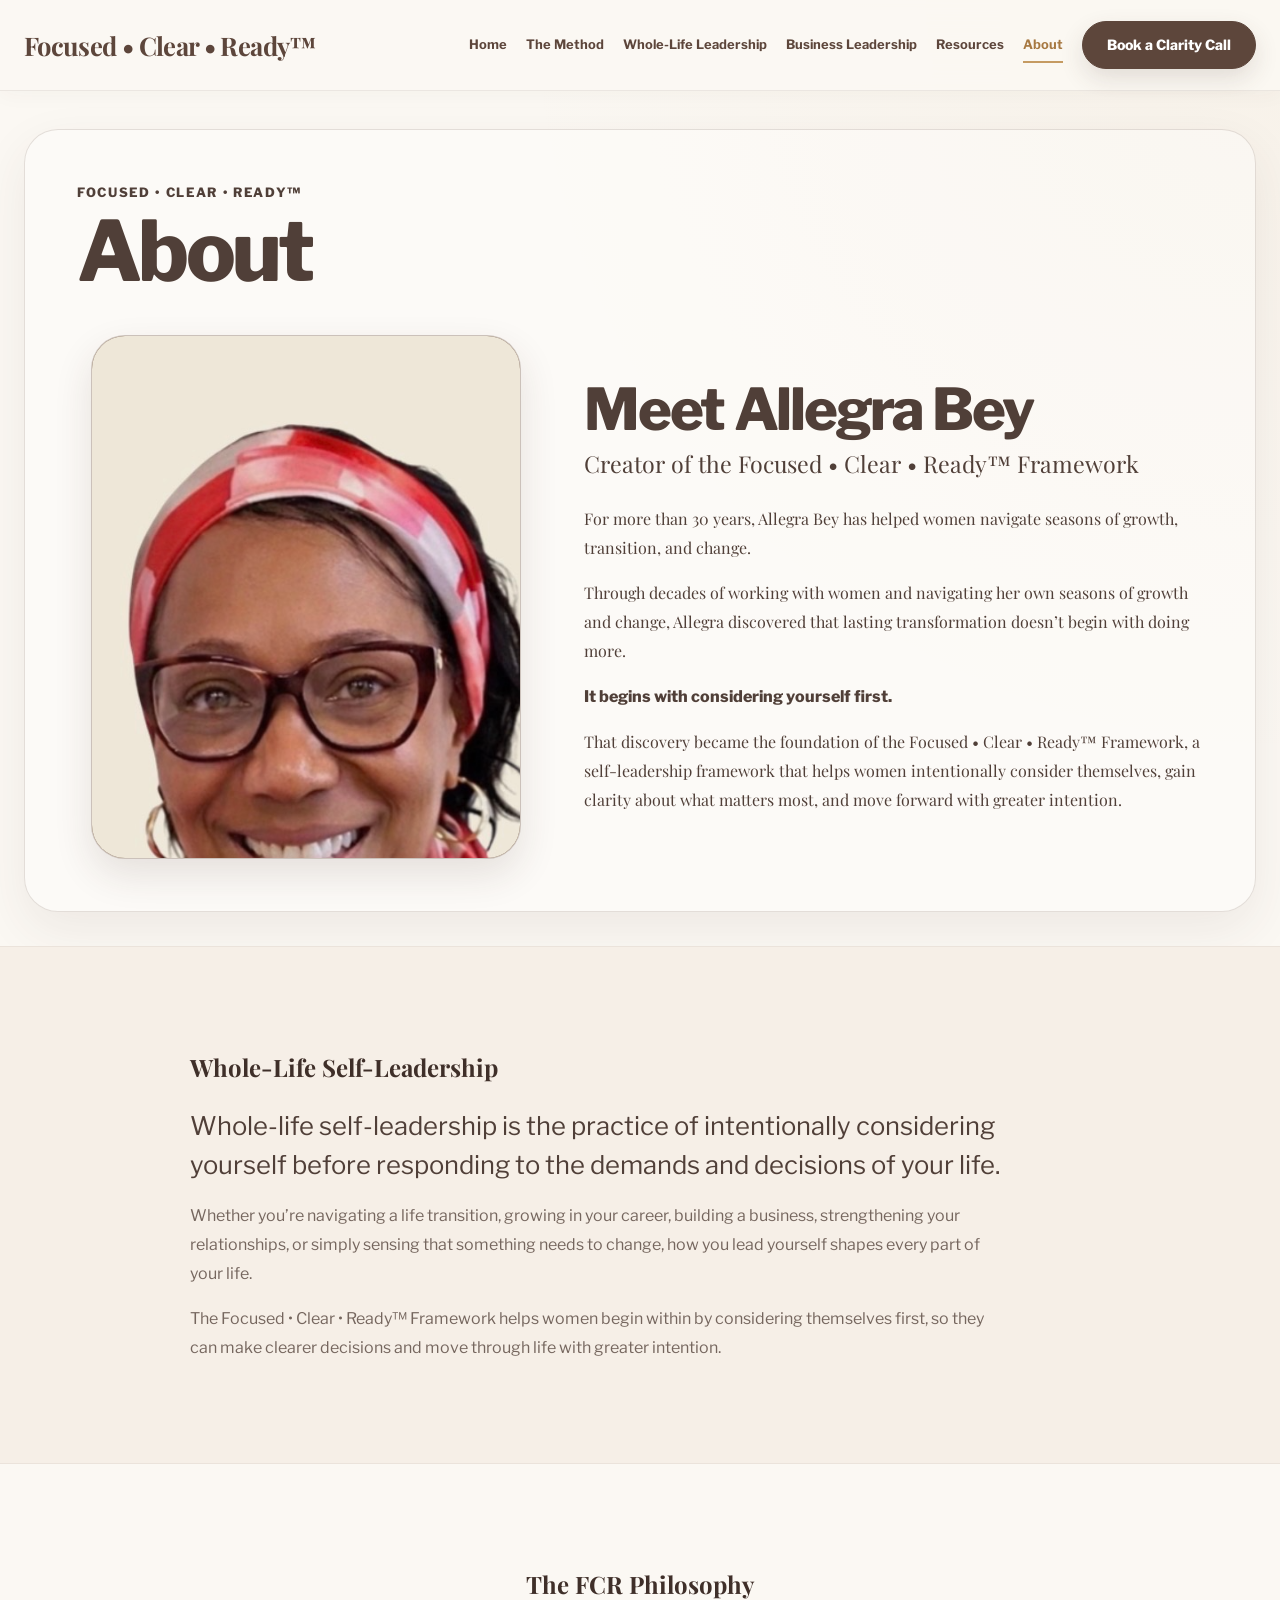
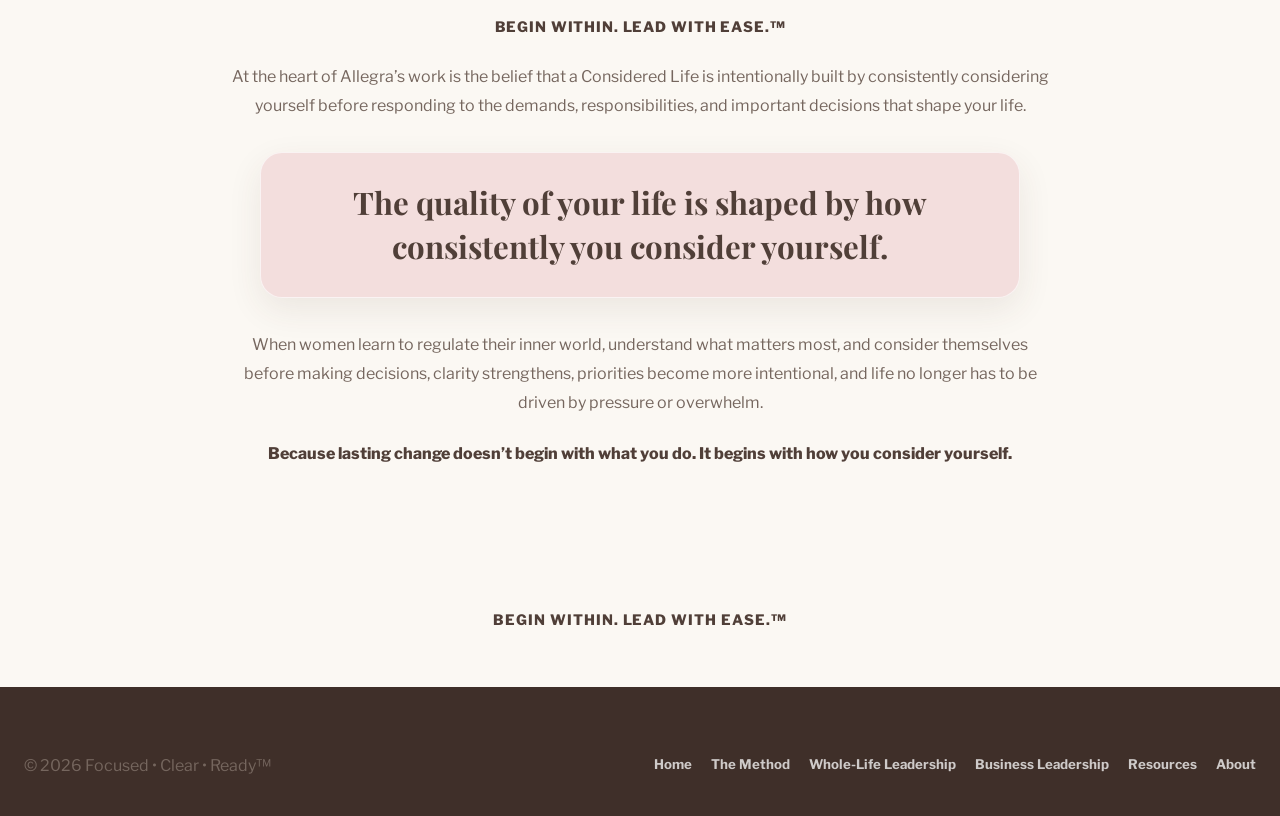
==== commit a03865f8: "Restore original FCR design and finalize site updates" ====
--- a/about.html
+++ b/about.html
@@ -1,5 +1,6 @@
 <!DOCTYPE html>
 <html lang="en">
+
 <head>
   <meta charset="UTF-8">
 
@@ -18,282 +19,148 @@
   </title>
 
   <link rel="preconnect" href="https://fonts.googleapis.com">
-  <link rel="preconnect" href="https://fonts.gstatic.com" crossorigin>
+
+  <link
+    rel="preconnect"
+    href="https://fonts.gstatic.com"
+    crossorigin
+  >
 
   <link
     href="https://fonts.googleapis.com/css2?family=Libre+Franklin:wght@400;500;600;700;800&family=Playfair+Display:wght@400;500;600;700&display=swap"
     rel="stylesheet"
   >
 
-  <link rel="stylesheet" href="css/styles.css">
-
+  <link
+    rel="stylesheet"
+    href="css/styles.css"
+  >
 
   <style>
 
     /* =====================================================
-       ABOUT PAGE ONLY
+       ABOUT V1 RESTORATION
     ===================================================== */
 
-    .about-page {
-      background:
-        linear-gradient(
-          135deg,
-          var(--ivory),
-          var(--cream)
-        );
-    }
-
-
-    /* =====================================================
-       HERO
-    ===================================================== */
-
-    .about-hero {
-      position: relative;
-      isolation: isolate;
-      overflow: hidden;
-
-      padding:
-        100px
-        0
-        90px;
-
-      background:
-        radial-gradient(
-          circle at 80% 30%,
-          rgba(197, 155, 98, 0.14),
-          transparent 28%
-        ),
-        linear-gradient(
-          135deg,
-          var(--ivory),
-          var(--cream)
-        );
-    }
-
-
-    .about-hero::before {
-      width: 520px;
-      height: 520px;
-
-      position: absolute;
-
-      top: -260px;
-      right: -90px;
-
-      border:
-        1px solid
-        rgba(197, 155, 98, 0.24);
-
-      border-radius: 50%;
-
-      content: "";
-
-      pointer-events: none;
-    }
-
-
-    .about-hero-inner {
+    .about-v1-hero {
       width:
         min(
           var(--max-width),
           calc(100% - 48px)
         );
 
-      margin-inline: auto;
-    }
-
-
-    .about-title {
-      margin-bottom: 62px;
-
-      text-align: center;
-    }
-
-
-    .about-title-mark {
-      width: 50px;
-      height: 50px;
-
       margin:
-        0
+        38px
         auto
-        18px;
-
-      position: relative;
-
-      display: grid;
-      place-items: center;
-    }
-
-
-    .about-title-mark::before,
-    .about-title-mark::after {
-      width: 25px;
-      height: 38px;
-
-      position: absolute;
+        34px;
 
       border:
         1px solid
-        var(--gold-dark);
-
-      border-radius:
-        60% 60% 50% 50%;
-
-      content: "";
-    }
-
-
-    .about-title-mark::before {
-      left: 5px;
-
-      transform:
-        rotate(-32deg);
-    }
-
-
-    .about-title-mark::after {
-      right: 5px;
-
-      transform:
-        rotate(32deg);
-    }
-
-
-    .about-title h1 {
-      color:
-        var(--brown-deep);
-
-      font-family:
-        "Playfair Display",
-        Georgia,
-        serif;
+        var(--line);
+
+      border-radius: 34px;
+
+      padding:
+        52px;
+
+      background:
+        rgba(255, 255, 255, 0.34);
+
+      box-shadow:
+        var(--shadow-soft);
+    }
+
+    .about-v1-title {
+      margin-bottom: 42px;
+    }
+
+    .about-v1-title p {
+      margin-bottom: 8px;
+
+      color: var(--text);
+
+      font-family:
+        "Libre Franklin",
+        Arial,
+        sans-serif;
+
+      font-size: 0.8rem;
+
+      font-weight: 800;
+
+      letter-spacing: 0.13em;
+
+      text-transform: uppercase;
+    }
+
+    .about-v1-title h1 {
+      color: var(--text);
+
+      font-family:
+        "Libre Franklin",
+        Arial,
+        sans-serif;
 
       font-size:
         clamp(
-          4rem,
-          8vw,
-          7rem
+          3.2rem,
+          6.5vw,
+          5.5rem
         );
 
-      font-weight: 500;
-
-      line-height: 0.95;
+      font-weight: 800;
+
+      line-height: 0.98;
 
       letter-spacing: -0.045em;
-
-      text-transform: uppercase;
-    }
-
-
-    .about-title-line {
-      width:
-        min(
-          830px,
-          88%
-        );
-
-      height: 1px;
-
-      margin:
-        24px
-        auto
-        0;
-
+    }
+
+    .about-v1-grid {
+      display: grid;
+
+      grid-template-columns:
+        minmax(300px, 0.85fr)
+        minmax(0, 1.15fr);
+
+      align-items: center;
+
+      gap: 50px;
+    }
+
+    .about-v1-photo-wrap {
+      max-width: 430px;
+
+      margin-inline: auto;
+    }
+
+    .about-v1-photo-frame {
       position: relative;
 
-      background:
-        linear-gradient(
-          90deg,
-          transparent,
-          var(--gold),
-          var(--gold),
-          transparent
-        );
-    }
-
-
-    .about-title-line::after {
-      width: 9px;
-      height: 9px;
-
-      position: absolute;
-
-      top: 50%;
-      left: 50%;
-
-      border-radius: 50%;
-
-      background:
-        var(--gold);
-
-      content: "";
-
-      transform:
-        translate(
-          -50%,
-          -50%
-        );
-    }
-
-
-    /* =====================================================
-       MEET ALLEGRA
-    ===================================================== */
-
-    .about-intro-grid {
-      display: grid;
-
-      grid-template-columns:
-        minmax(260px, 0.72fr)
-        minmax(0, 1.28fr);
-
-      align-items: center;
-
-      gap: 60px;
-    }
-
-
-    .about-photo-wrap {
-      max-width: 370px;
-
-      position: relative;
-
-      margin-inline: auto;
-    }
-
-
-    .about-photo-frame {
-      aspect-ratio:
-        0.82 / 1;
-
-      position: relative;
-
       overflow: hidden;
 
+      aspect-ratio: 0.82 / 1;
+
       border:
-        2px solid
-        var(--gold-dark);
-
-      border-radius: 50%;
-
-      background:
-        var(--champagne-soft);
+        1px solid
+        rgba(255, 255, 255, 0.65);
+
+      border-radius: 34px;
+
+      background: #6b4f3a;
 
       box-shadow:
-        0 26px 60px
-        rgba(76, 57, 48, 0.15);
-    }
-
-
-    .about-photo-frame img {
+        0 16px 38px
+        rgba(63, 45, 36, 0.12);
+    }
+
+    .about-v1-photo-frame img {
       width: 100%;
       height: 100%;
 
       display: block;
 
       object-fit: cover;
+
       object-position: center top;
 
       transition:
@@ -302,98 +169,164 @@
         ease-in-out;
     }
 
-
-    .about-photo-frame:hover img {
+    .about-v1-photo-frame:hover img {
       transform:
         scale(1.035);
     }
 
-
-    .about-photo-orbit {
-      width: 108%;
-      height: 108%;
-
-      position: absolute;
-
-      top: -4%;
-      left: -4%;
-
-      border:
-        1px dashed
-        rgba(197, 155, 98, 0.38);
-
-      border-radius: 50%;
-
-      animation:
-        about-orbit
-        42s
-        linear
-        infinite;
-
-      pointer-events: none;
-    }
-
-
-    .about-photo-orbit::after {
-      width: 10px;
-      height: 10px;
-
-      position: absolute;
-
-      top: 23px;
-      left: 50%;
-
-      border-radius: 50%;
-
-      background:
-        var(--gold);
-
-      box-shadow:
-        0 0 15px
-        rgba(197, 155, 98, 0.45);
-
-      content: "";
-
-      transform:
-        translateX(-50%);
-    }
-
-
-    @keyframes about-orbit {
-      to {
-        transform:
-          rotate(360deg);
-      }
-    }
-
-
-    .about-intro-copy h2 {
+    .about-v1-copy h2 {
       margin-bottom: 8px;
 
-      color:
-        var(--brown-deep);
+      color: var(--text);
+
+      font-family:
+        "Libre Franklin",
+        Arial,
+        sans-serif;
+
+      font-size:
+        clamp(
+          2.3rem,
+          4.5vw,
+          3.8rem
+        );
+
+      font-weight: 800;
+
+      line-height: 1.02;
+
+      letter-spacing: -0.04em;
+    }
+
+    .about-v1-role {
+      margin-bottom: 22px;
+
+      color: var(--text) !important;
+
+      font-family:
+        "Playfair Display",
+        Georgia,
+        serif !important;
+
+      font-size:
+        clamp(
+          1.1rem,
+          2.3vw,
+          1.45rem
+        ) !important;
+
+      line-height: 1.5 !important;
+    }
+
+    .about-v1-copy p:not(.about-v1-role) {
+      color: var(--muted);
 
       font-family:
         "Playfair Display",
         Georgia,
         serif;
 
+      font-size: 1rem;
+
+      line-height: 1.82;
+    }
+
+    .about-v1-copy p + p {
+      margin-top: 16px;
+    }
+
+    .about-v1-emphasis {
+      color: var(--text) !important;
+
+      font-family:
+        "Libre Franklin",
+        Arial,
+        sans-serif !important;
+
+      font-weight: 800;
+    }
+
+    .about-content-v1 {
+      max-width: 900px;
+    }
+
+    .about-content-v1 h2 {
+      margin-bottom: 18px;
+    }
+
+    .about-content-v1 p {
+      max-width: 820px;
+    }
+
+    .about-lead-v1 {
+      color: var(--text) !important;
+
       font-size:
         clamp(
-          2.8rem,
-          5vw,
-          4.6rem
-        );
-
-      line-height: 1;
-    }
-
-
-    .about-role {
-      margin-bottom: 24px;
-
-      color:
-        var(--gold-dark) !important;
+          1.2rem,
+          2.5vw,
+          1.6rem
+        ) !important;
+
+      line-height: 1.55 !important;
+    }
+
+    .philosophy-v1 {
+      text-align: center;
+    }
+
+    .philosophy-v1 h2 {
+      margin-bottom: 10px;
+    }
+
+    .philosophy-tagline-v1 {
+      margin-bottom: 22px;
+
+      color: var(--text) !important;
+
+      font-family:
+        "Libre Franklin",
+        Arial,
+        sans-serif !important;
+
+      font-size: 0.9rem !important;
+
+      font-weight: 800;
+
+      letter-spacing: 0.06em;
+    }
+
+    .philosophy-v1 > p {
+      max-width: 820px !important;
+
+      margin-left: auto;
+      margin-right: auto;
+    }
+
+    .philosophy-statement-v1 {
+      max-width: 760px;
+
+      margin:
+        32px
+        auto;
+
+      border:
+        1px solid
+        rgba(255, 255, 255, 0.65);
+
+      border-radius: 22px;
+
+      padding:
+        28px;
+
+      background: #f3dedd;
+
+      box-shadow:
+        var(--shadow-card);
+    }
+
+    .philosophy-statement-v1 strong {
+      color: var(--text);
 
       font-family:
         "Playfair Display",
@@ -402,535 +335,114 @@
 
       font-size:
         clamp(
-          1.2rem,
-          2.4vw,
-          1.6rem
-        ) !important;
-
-      line-height: 1.45 !important;
-    }
-
-
-    .about-intro-copy p:not(.about-role) {
-      max-width: 770px;
-
-      color:
-        var(--text-soft);
-
-      font-size: 1rem;
-
-      line-height: 1.82;
-    }
-
-
-    .about-intro-copy p + p {
-      margin-top: 16px;
-    }
-
-
-    .about-emphasis {
-      color:
-        var(--brown-deep) !important;
-
-      font-weight: 800;
-    }
-
-
-    /* =====================================================
-       DIVIDER
-    ===================================================== */
-
-    .about-divider {
-      width:
-        min(
-          900px,
-          calc(100% - 40px)
+          1.35rem,
+          2.8vw,
+          1.95rem
         );
 
-      height: 1px;
-
-      margin-inline: auto;
-
-      position: relative;
-
-      background:
-        linear-gradient(
-          90deg,
-          transparent,
-          var(--gold),
-          var(--gold),
-          transparent
-        );
-    }
-
-
-    .about-divider::after {
-      width: 9px;
-      height: 9px;
-
-      position: absolute;
-
-      top: 50%;
-      left: 50%;
-
-      border-radius: 50%;
-
-      background:
-        var(--gold);
-
-      content: "";
-
-      transform:
-        translate(
-          -50%,
-          -50%
-        );
-    }
-
-
-    /* =====================================================
-       WHOLE-LIFE SELF-LEADERSHIP
-    ===================================================== */
-
-    .about-section {
-      padding:
-        90px
-        0;
-    }
-
-
-    .about-section-inner {
-      width:
-        min(
-          960px,
-          calc(100% - 48px)
-        );
-
-      margin-inline: auto;
-
-      text-align: center;
-    }
-
-
-    .about-section h2 {
-      margin-bottom: 17px;
-
-      color:
-        var(--brown-deep);
-
-      font-family:
-        "Playfair Display",
-        Georgia,
-        serif;
-
-      font-size:
-        clamp(
-          2.6rem,
-          5vw,
-          4.4rem
-        );
-
-      line-height: 1;
-    }
-
-
-    .about-section-lead {
-      max-width: 850px;
-
-      margin:
-        0
-        auto
-        30px;
-
-      color:
-        var(--gold-dark) !important;
-
-      font-family:
-        "Playfair Display",
-        Georgia,
-        serif;
-
-      font-size:
-        clamp(
-          1.25rem,
-          2.7vw,
-          1.75rem
-        ) !important;
-
-      line-height: 1.55 !important;
-    }
-
-
-    .about-section p:not(.about-section-lead) {
-      max-width: 850px;
-
-      margin-inline: auto;
-
-      color:
-        var(--text-soft);
-
-      font-size: 1rem;
-
-      line-height: 1.82;
-    }
-
-
-    .about-section p + p {
-      margin-top: 18px;
-    }
-
-
-    /* =====================================================
-       FCR PHILOSOPHY
-    ===================================================== */
-
-    .philosophy-section {
-      position: relative;
-
-      overflow: hidden;
-
-      padding:
-        90px
-        0
-        100px;
-
-      background:
-        linear-gradient(
-          135deg,
-          var(--cream),
-          var(--blush-soft)
-        );
-    }
-
-
-    .philosophy-section::before {
-      width: 480px;
-      height: 480px;
-
-      position: absolute;
-
-      right: -280px;
-      bottom: -250px;
-
-      border:
-        1px solid
-        rgba(197, 155, 98, 0.2);
-
-      border-radius: 50%;
-
-      content: "";
-
-      pointer-events: none;
-    }
-
-
-    .philosophy-inner {
-      width:
-        min(
-          950px,
-          calc(100% - 48px)
-        );
-
-      margin-inline: auto;
-
-      position: relative;
-
-      z-index: 2;
-
-      text-align: center;
-    }
-
-
-    .philosophy-inner h2 {
-      margin-bottom: 6px;
-
-      color:
-        var(--brown-deep);
-
-      font-family:
-        "Playfair Display",
-        Georgia,
-        serif;
-
-      font-size:
-        clamp(
-          2.7rem,
-          5vw,
-          4.6rem
-        );
-
-      line-height: 1;
-    }
-
-
-    .philosophy-tagline {
-      margin-bottom: 25px;
-
-      color:
-        var(--gold-dark) !important;
+      line-height: 1.4;
+    }
+
+    .philosophy-ending-v1 {
+      margin-top: 22px !important;
+
+      color: var(--text) !important;
 
       font-family:
         "Libre Franklin",
         Arial,
         sans-serif !important;
 
-      font-size:
-        clamp(
-          1.05rem,
-          2vw,
-          1.3rem
-        ) !important;
-
       font-weight: 800;
-
-      line-height: 1.5 !important;
-    }
-
-
-    .philosophy-inner > p:not(.philosophy-tagline) {
-      max-width: 830px;
-
-      margin-inline: auto;
-
-      color:
-        var(--text-soft);
-
-      line-height: 1.82;
-    }
-
-
-    .philosophy-statement {
-      max-width: 780px;
-
-      margin:
-        38px
-        auto;
-
-      display: grid;
-
-      grid-template-columns:
-        90px
-        minmax(0, 1fr);
-
-      align-items: center;
-
-      gap: 28px;
-
-      border:
-        1px solid
-        var(--line-gold);
-
-      border-radius:
-        var(--radius-lg);
-
+    }
+
+    .about-closing-v1 {
       padding:
-        26px
-        32px;
-
-      background:
-        rgba(255, 255, 255, 0.76);
-
-      box-shadow:
-        var(--shadow-card);
-
-      text-align: left;
-    }
-
-
-    .philosophy-statement-icon {
-      width: 72px;
-      height: 72px;
-
-      display: grid;
-      place-items: center;
-
-      border:
-        1px solid
-        var(--gold-dark);
-
-      border-radius: 50%;
-
-      color:
-        var(--brown);
-
-      font-family:
-        "Playfair Display",
-        Georgia,
-        serif;
-
-      font-size: 1.15rem;
-
-      font-weight: 600;
-    }
-
-
-    .philosophy-statement strong {
-      color:
-        var(--brown-deep);
-
-      font-family:
-        "Playfair Display",
-        Georgia,
-        serif;
-
-      font-size:
-        clamp(
-          1.4rem,
-          2.7vw,
-          2rem
-        );
-
-      line-height: 1.35;
-    }
-
-
-    .philosophy-ending {
-      color:
-        var(--brown-deep) !important;
-
-      font-weight: 800;
-    }
-
-
-    /* =====================================================
-       BRAND CLOSING
-    ===================================================== */
-
-    .about-closing {
-      padding:
-        54px
-        20px;
-
-      background:
-        var(--ivory);
+        40px
+        20px
+        55px;
 
       text-align: center;
     }
 
-
-    .about-closing p {
-      color:
-        var(--brown);
+    .about-closing-v1 p {
+      color: var(--text);
 
       font-family:
         "Libre Franklin",
         Arial,
         sans-serif;
 
-      font-size: 0.94rem;
+      font-size: 0.9rem;
 
       font-weight: 800;
 
-      letter-spacing: 0.07em;
-    }
-
-
-    /* =====================================================
-       RESPONSIVE
-    ===================================================== */
+      letter-spacing: 0.065em;
+    }
 
     @media (max-width: 850px) {
 
-      .about-intro-grid {
+      .about-v1-grid {
         grid-template-columns: 1fr;
       }
 
-
-      .about-photo-wrap {
-        max-width: 330px;
-      }
-
-    }
-
-
-    @media (max-width: 620px) {
-
-      .about-hero {
-        padding:
-          72px
-          0
-          65px;
-      }
-
-
-      .about-hero-inner {
+      .about-v1-photo-wrap {
+        width: 100%;
+
+        max-width: 520px;
+      }
+
+    }
+
+    @media (max-width: 760px) {
+
+      .about-v1-hero {
         width:
           min(
-            100% - 28px,
-            var(--max-width)
+            var(--max-width),
+            calc(100% - 28px)
           );
-      }
-
-
-      .about-title {
-        margin-bottom: 48px;
-      }
-
-
-      .about-title h1 {
+
+        margin-top: 24px;
+
+        padding: 30px;
+      }
+
+      .about-v1-title {
+        margin-bottom: 30px;
+      }
+
+      .about-v1-title h1 {
         font-size:
           clamp(
-            3.7rem,
-            20vw,
-            5.4rem
+            3rem,
+            15vw,
+            4.5rem
           );
       }
 
-
-      .about-intro-grid {
-        gap: 45px;
-      }
-
-
-      .about-intro-copy h2 {
+      .about-v1-grid {
+        gap: 34px;
+      }
+
+      .about-v1-photo-frame {
+        border-radius: 28px;
+      }
+
+      .about-v1-copy h2 {
         font-size:
           clamp(
-            2.6rem,
-            13vw,
-            3.8rem
+            2.2rem,
+            11vw,
+            3.4rem
           );
       }
 
-
-      .about-section,
-      .philosophy-section {
-        padding:
-          70px
-          0;
-      }
-
-
-      .about-section-inner,
-      .philosophy-inner {
-        width:
-          min(
-            100% - 28px,
-            960px
-          );
-      }
-
-
-      .philosophy-statement {
-        grid-template-columns: 1fr;
-
-        padding: 27px;
-
-        text-align: center;
-      }
-
-
-      .philosophy-statement-icon {
-        margin-inline: auto;
-      }
-
-    }
-
+    }
 
     @media (prefers-reduced-motion: reduce) {
 
-      .about-photo-orbit,
-      .about-photo-frame img {
-        animation: none !important;
+      .about-v1-photo-frame img {
         transition: none !important;
       }
 
@@ -943,14 +455,9 @@
 <body class="about-page">
 
 
-<!-- =====================================================
-     HEADER
-===================================================== -->
-
 <header class="site-header">
 
   <div class="nav-container">
-
 
     <a
       class="logo"
@@ -1013,109 +520,78 @@
 <main>
 
 
-<!-- =====================================================
-     ABOUT / MEET ALLEGRA
-===================================================== -->
-
-<section class="about-hero">
-
-  <div class="about-hero-inner">
-
-
-    <div class="about-title">
-
-
-      <div
-        class="about-title-mark"
-        aria-hidden="true"
-      ></div>
-
-
-      <h1>
-        About
-      </h1>
-
-
-      <div
-        class="about-title-line"
-        aria-hidden="true"
-      ></div>
+<!-- ABOUT HERO -->
+
+<section class="about-v1-hero">
+
+  <div class="about-v1-title">
+
+    <p>
+      Focused • Clear • Ready™
+    </p>
+
+    <h1>
+      About
+    </h1>
+
+  </div>
+
+
+  <div class="about-v1-grid">
+
+
+    <div class="about-v1-photo-wrap">
+
+      <div class="about-v1-photo-frame">
+
+        <img
+          src="images/allegra-bey.jpg"
+          alt="Allegra Bey"
+          onerror="
+            if (!this.dataset.fallback) {
+              this.dataset.fallback = 'true';
+              this.src = 'images/auntie-home.png';
+            }
+          "
+        >
+
+      </div>
 
     </div>
 
 
-
-    <div class="about-intro-grid">
-
-
-      <div class="about-photo-wrap">
-
-
-        <div
-          class="about-photo-orbit"
-          aria-hidden="true"
-        ></div>
-
-
-        <div class="about-photo-frame">
-
-          <img
-            src="images/allegra-bey.jpg"
-            alt="Allegra Bey"
-            onerror="
-              if (!this.dataset.fallback) {
-                this.dataset.fallback = 'true';
-                this.src = 'images/auntie-home.png';
-              }
-            "
-          >
-
-        </div>
-
-      </div>
-
-
-
-      <div class="about-intro-copy">
-
-
-        <h2>
-          Meet Allegra Bey
-        </h2>
-
-
-        <p class="about-role">
-          Creator of the Focused • Clear • Ready™ Framework
-        </p>
-
-
-        <p>
-          For more than 30 years, Allegra Bey has helped women
-          navigate seasons of growth, transition, and change.
-        </p>
-
-
-        <p>
-          Through decades of working with women and navigating
-          her own seasons of growth and change, Allegra discovered
-          that lasting transformation doesn’t begin with doing more.
-        </p>
-
-
-        <p class="about-emphasis">
-          It begins with considering yourself first.
-        </p>
-
-
-        <p>
-          That discovery became the foundation of the
-          Focused • Clear • Ready™ Framework, a self-leadership
-          framework that helps women intentionally consider
-          themselves, gain clarity about what matters most,
-          and move forward with greater intention.
-        </p>
-
-      </div>
+    <div class="about-v1-copy">
+
+      <h2>
+        Meet Allegra Bey
+      </h2>
+
+      <p class="about-v1-role">
+        Creator of the Focused • Clear • Ready™ Framework
+      </p>
+
+      <p>
+        For more than 30 years, Allegra Bey has helped women
+        navigate seasons of growth, transition, and change.
+      </p>
+
+      <p>
+        Through decades of working with women and navigating
+        her own seasons of growth and change, Allegra discovered
+        that lasting transformation doesn’t begin with doing more.
+      </p>
+
+      <p class="about-v1-emphasis">
+        It begins with considering yourself first.
+      </p>
+
+      <p>
+        That discovery became the foundation of the
+        Focused • Clear • Ready™ Framework, a self-leadership
+        framework that helps women intentionally consider
+        themselves, gain clarity about what matters most,
+        and move forward with greater intention.
+      </p>
 
     </div>
 
@@ -1125,33 +601,21 @@
 
 
 
-<div
-  class="about-divider"
-  aria-hidden="true"
-></div>
-
-
-
-<!-- =====================================================
-     WHOLE-LIFE SELF-LEADERSHIP
-===================================================== -->
-
-<section class="about-section">
-
-  <div class="about-section-inner">
-
+<!-- WHOLE-LIFE SELF-LEADERSHIP -->
+
+<section class="section light">
+
+  <div class="container about-content-v1">
 
     <h2>
       Whole-Life Self-Leadership
     </h2>
 
-
-    <p class="about-section-lead">
+    <p class="about-lead-v1">
       Whole-life self-leadership is the practice of intentionally
       considering yourself before responding to the demands
       and decisions of your life.
     </p>
-
 
     <p>
       Whether you’re navigating a life transition, growing in
@@ -1160,7 +624,6 @@
       change, how you lead yourself shapes every part of your life.
     </p>
 
-
     <p>
       The Focused • Clear • Ready™ Framework helps women begin
       within by considering themselves first, so they can make
@@ -1173,31 +636,19 @@
 
 
 
-<div
-  class="about-divider"
-  aria-hidden="true"
-></div>
-
-
-
-<!-- =====================================================
-     FCR PHILOSOPHY
-===================================================== -->
-
-<section class="philosophy-section">
-
-  <div class="philosophy-inner">
-
+<!-- FCR PHILOSOPHY -->
+
+<section class="section">
+
+  <div class="container philosophy-v1">
 
     <h2>
       The FCR Philosophy
     </h2>
 
-
-    <p class="philosophy-tagline">
-      Begin Within. Lead With Ease.™
+    <p class="philosophy-tagline-v1">
+      BEGIN WITHIN. LEAD WITH EASE.™
     </p>
-
 
     <p>
       At the heart of Allegra’s work is the belief that a
@@ -1207,17 +658,7 @@
     </p>
 
 
-
-    <div class="philosophy-statement">
-
-
-      <div
-        class="philosophy-statement-icon"
-        aria-hidden="true"
-      >
-        FCR
-      </div>
-
+    <div class="philosophy-statement-v1">
 
       <strong>
         The quality of your life is shaped by how consistently
@@ -1225,7 +666,6 @@
       </strong>
 
     </div>
-
 
 
     <p>
@@ -1237,7 +677,7 @@
     </p>
 
 
-    <p class="philosophy-ending">
+    <p class="philosophy-ending-v1">
       Because lasting change doesn’t begin with what you do.
       It begins with how you consider yourself.
     </p>
@@ -1248,11 +688,7 @@
 
 
 
-<!-- =====================================================
-     BRAND CLOSING
-===================================================== -->
-
-<section class="about-closing">
+<section class="about-closing-v1">
 
   <p>
     BEGIN WITHIN. LEAD WITH EASE.™
@@ -1265,28 +701,17 @@
 
 
 
-<!-- =====================================================
-     FOOTER
-===================================================== -->
-
 <footer class="site-footer">
 
   <div class="footer-container">
 
-
-    <div class="footer-brand">
-
-      <p class="footer-logo">
-        Focused • Clear • Ready™
+    <div>
+
+      <p>
+        © 2026 Focused • Clear • Ready™
       </p>
 
-
-      <p style="font-style: normal;">
-        Begin Within. Lead With Ease.™
-      </p>
-
     </div>
-
 
 
     <nav aria-label="Footer navigation">
@@ -1317,20 +742,14 @@
 
     </nav>
 
-
-
-    <p class="copyright">
-      © 2026 Focused • Clear • Ready™. All rights reserved.
-    </p>
-
   </div>
 
 </footer>
 
 
-
 <script src="js/main.js"></script>
 
 
 </body>
+
 </html>
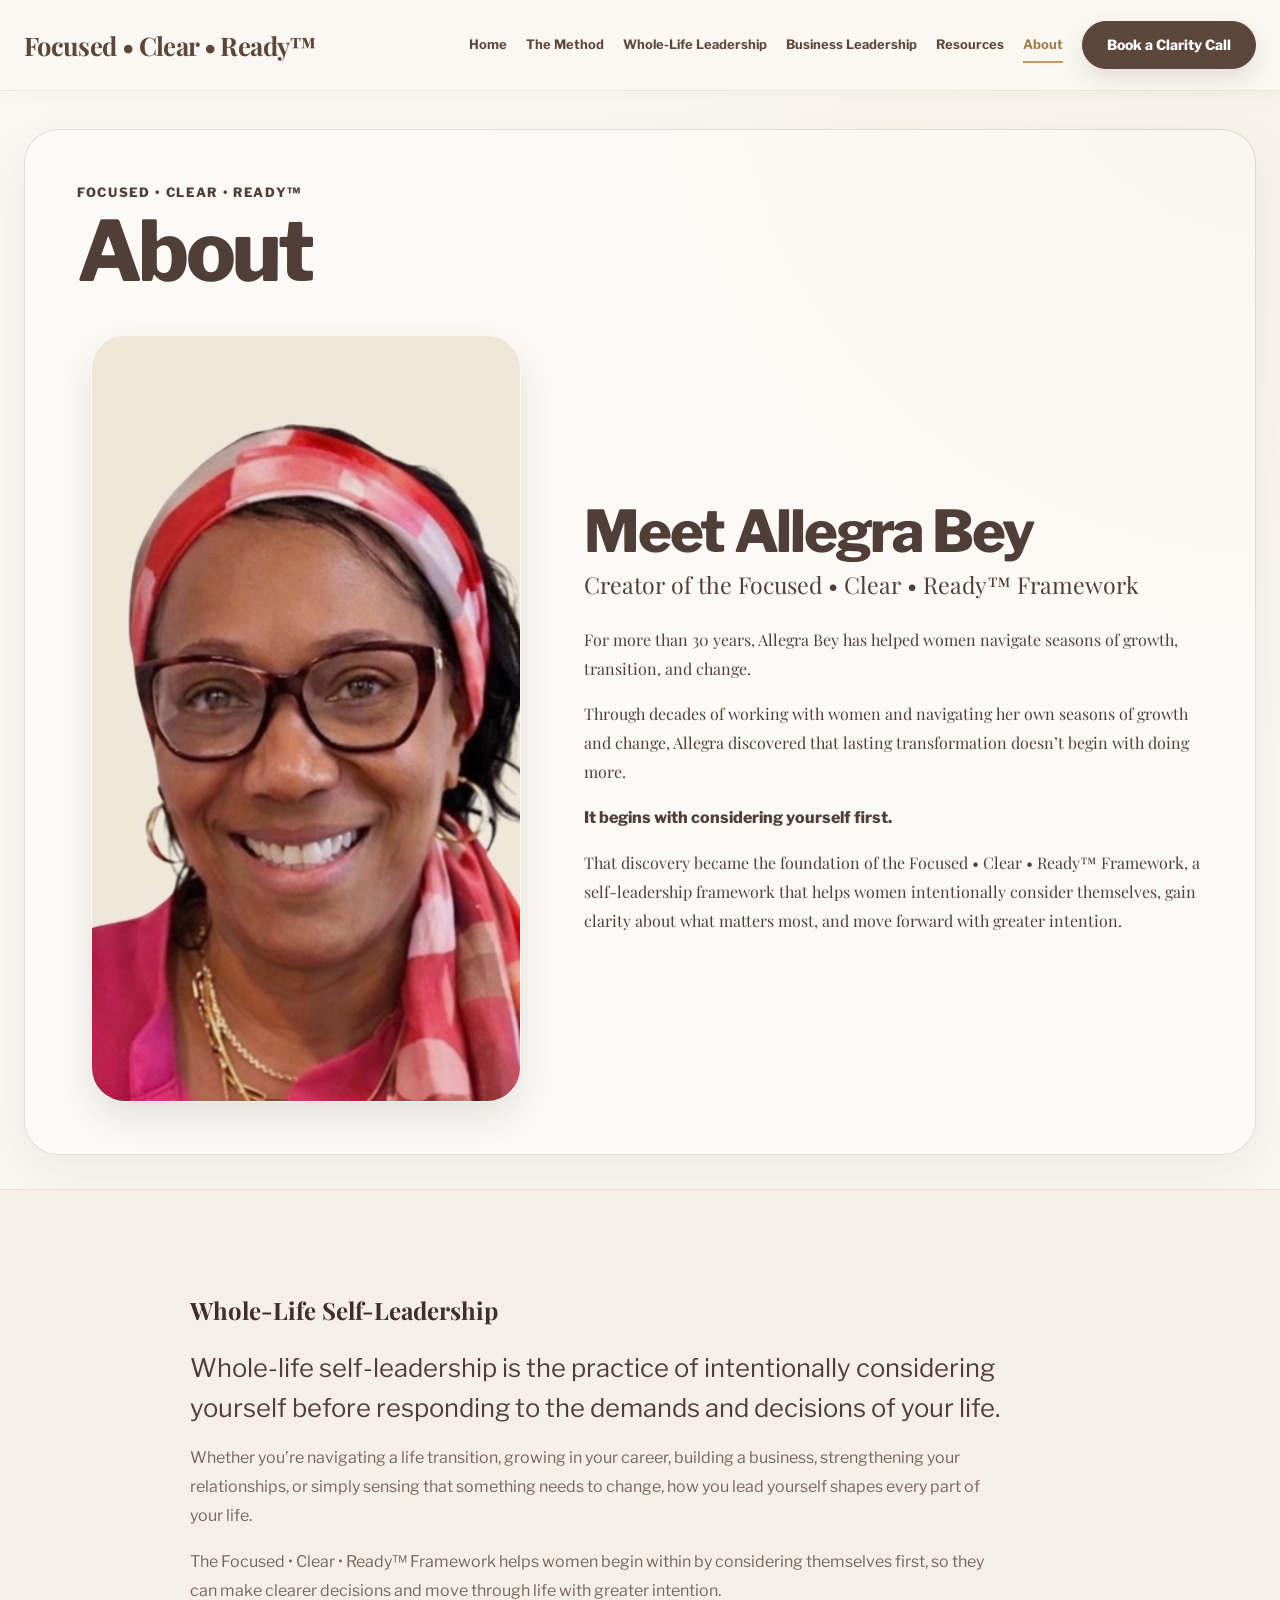
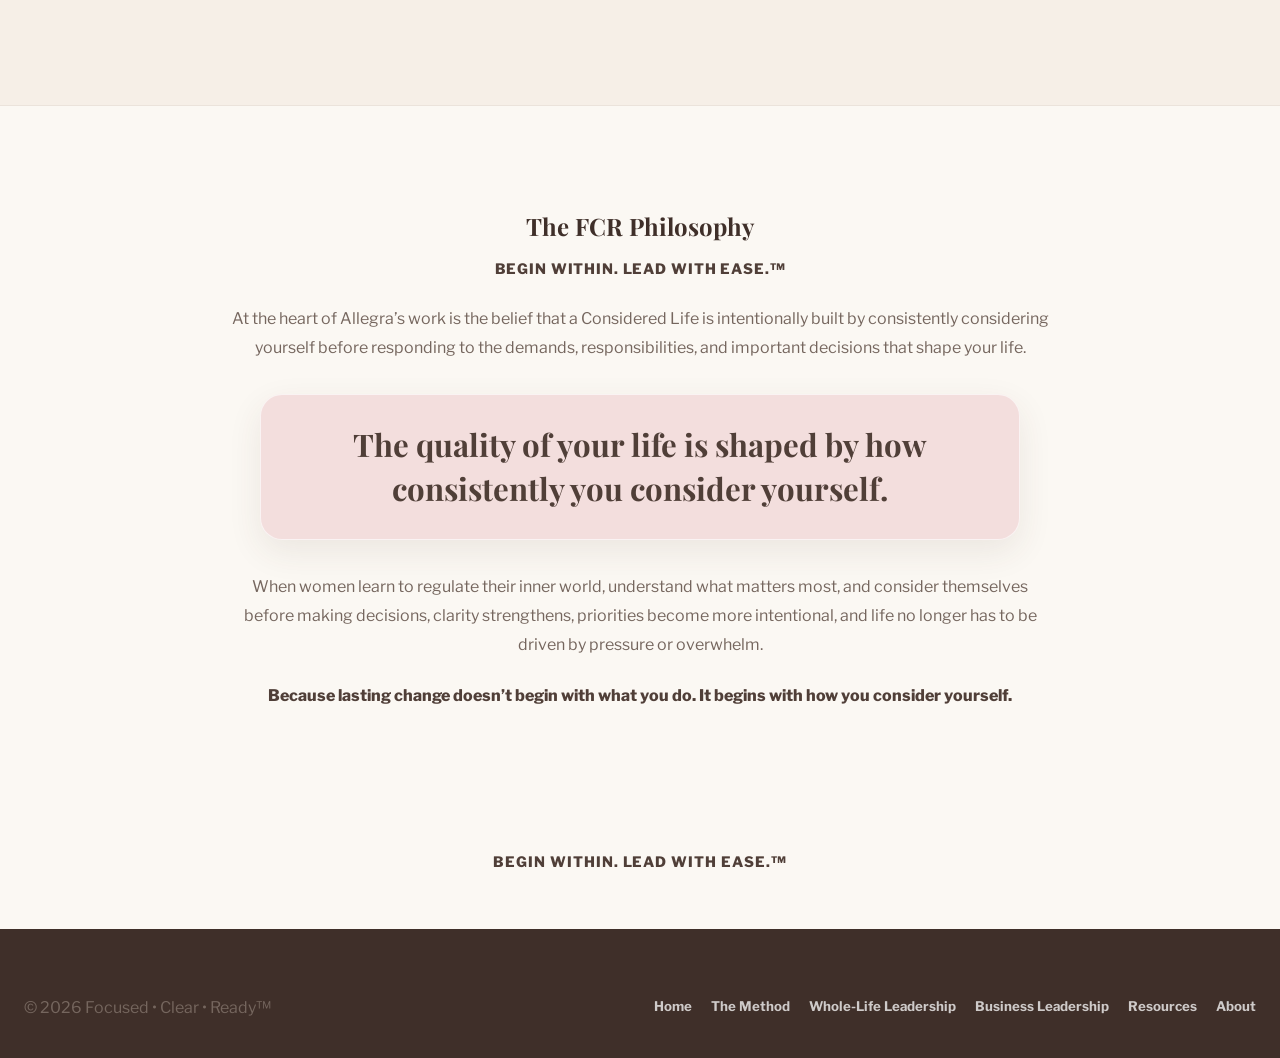
==== commit f39394bb: "Finalize FCR site redesign and restore original visual style" ====
--- a/about.html
+++ b/about.html
@@ -49,10 +49,7 @@
           calc(100% - 48px)
         );
 
-      margin:
-        38px
-        auto
-        34px;
+      margin: 38px auto 34px;
 
       border:
         1px solid
@@ -60,8 +57,7 @@
 
       border-radius: 34px;
 
-      padding:
-        52px;
+      padding: 52px;
 
       background:
         rgba(255, 255, 255, 0.34);
@@ -70,9 +66,11 @@
         var(--shadow-soft);
     }
 
+
     .about-v1-title {
       margin-bottom: 42px;
     }
+
 
     .about-v1-title p {
       margin-bottom: 8px;
@@ -92,6 +90,7 @@
 
       text-transform: uppercase;
     }
+
 
     .about-v1-title h1 {
       color: var(--text);
@@ -115,6 +114,7 @@
       letter-spacing: -0.045em;
     }
 
+
     .about-v1-grid {
       display: grid;
 
@@ -127,18 +127,27 @@
       gap: 50px;
     }
 
+
+    /* =====================================================
+       PHOTO
+       Natural image ratio prevents face/head cropping
+    ===================================================== */
+
     .about-v1-photo-wrap {
+      width: 100%;
+
       max-width: 430px;
 
       margin-inline: auto;
     }
 
+
     .about-v1-photo-frame {
+      width: 100%;
+
       position: relative;
 
       overflow: hidden;
-
-      aspect-ratio: 0.82 / 1;
 
       border:
         1px solid
@@ -146,22 +155,21 @@
 
       border-radius: 34px;
 
-      background: #6b4f3a;
+      background: #f4ede7;
 
       box-shadow:
         0 16px 38px
         rgba(63, 45, 36, 0.12);
     }
 
+
     .about-v1-photo-frame img {
       width: 100%;
-      height: 100%;
+      height: auto;
 
       display: block;
 
-      object-fit: cover;
-
-      object-position: center top;
+      object-fit: contain;
 
       transition:
         transform
@@ -169,10 +177,16 @@
         ease-in-out;
     }
 
+
     .about-v1-photo-frame:hover img {
       transform:
-        scale(1.035);
-    }
+        scale(1.015);
+    }
+
+
+    /* =====================================================
+       INTRO COPY
+    ===================================================== */
 
     .about-v1-copy h2 {
       margin-bottom: 8px;
@@ -198,10 +212,12 @@
       letter-spacing: -0.04em;
     }
 
+
     .about-v1-role {
       margin-bottom: 22px;
 
-      color: var(--text) !important;
+      color:
+        var(--text) !important;
 
       font-family:
         "Playfair Display",
@@ -215,11 +231,14 @@
           1.45rem
         ) !important;
 
-      line-height: 1.5 !important;
-    }
+      line-height:
+        1.5 !important;
+    }
+
 
     .about-v1-copy p:not(.about-v1-role) {
-      color: var(--muted);
+      color:
+        var(--muted);
 
       font-family:
         "Playfair Display",
@@ -231,12 +250,15 @@
       line-height: 1.82;
     }
 
+
     .about-v1-copy p + p {
       margin-top: 16px;
     }
 
+
     .about-v1-emphasis {
-      color: var(--text) !important;
+      color:
+        var(--text) !important;
 
       font-family:
         "Libre Franklin",
@@ -246,20 +268,29 @@
       font-weight: 800;
     }
 
+
+    /* =====================================================
+       WHOLE-LIFE SECTION
+    ===================================================== */
+
     .about-content-v1 {
       max-width: 900px;
     }
 
+
     .about-content-v1 h2 {
       margin-bottom: 18px;
     }
 
+
     .about-content-v1 p {
       max-width: 820px;
     }
 
+
     .about-lead-v1 {
-      color: var(--text) !important;
+      color:
+        var(--text) !important;
 
       font-size:
         clamp(
@@ -268,40 +299,53 @@
           1.6rem
         ) !important;
 
-      line-height: 1.55 !important;
-    }
+      line-height:
+        1.55 !important;
+    }
+
+
+    /* =====================================================
+       PHILOSOPHY
+    ===================================================== */
 
     .philosophy-v1 {
       text-align: center;
     }
 
+
     .philosophy-v1 h2 {
       margin-bottom: 10px;
     }
 
+
     .philosophy-tagline-v1 {
       margin-bottom: 22px;
 
-      color: var(--text) !important;
+      color:
+        var(--text) !important;
 
       font-family:
         "Libre Franklin",
         Arial,
         sans-serif !important;
 
-      font-size: 0.9rem !important;
+      font-size:
+        0.9rem !important;
 
       font-weight: 800;
 
       letter-spacing: 0.06em;
     }
 
+
     .philosophy-v1 > p {
-      max-width: 820px !important;
+      max-width:
+        820px !important;
 
       margin-left: auto;
       margin-right: auto;
     }
+
 
     .philosophy-statement-v1 {
       max-width: 760px;
@@ -316,14 +360,14 @@
 
       border-radius: 22px;
 
-      padding:
-        28px;
+      padding: 28px;
 
       background: #f3dedd;
 
       box-shadow:
         var(--shadow-card);
     }
+
 
     .philosophy-statement-v1 strong {
       color: var(--text);
@@ -343,10 +387,13 @@
       line-height: 1.4;
     }
 
+
     .philosophy-ending-v1 {
-      margin-top: 22px !important;
-
-      color: var(--text) !important;
+      margin-top:
+        22px !important;
+
+      color:
+        var(--text) !important;
 
       font-family:
         "Libre Franklin",
@@ -355,6 +402,11 @@
 
       font-weight: 800;
     }
+
+
+    /* =====================================================
+       BRAND CLOSING
+    ===================================================== */
 
     .about-closing-v1 {
       padding:
@@ -365,6 +417,7 @@
       text-align: center;
     }
 
+
     .about-closing-v1 p {
       color: var(--text);
 
@@ -380,6 +433,11 @@
       letter-spacing: 0.065em;
     }
 
+
+    /* =====================================================
+       RESPONSIVE
+    ===================================================== */
+
     @media (max-width: 850px) {
 
       .about-v1-grid {
@@ -387,12 +445,11 @@
       }
 
       .about-v1-photo-wrap {
-        width: 100%;
-
         max-width: 520px;
       }
 
     }
+
 
     @media (max-width: 760px) {
 
@@ -408,9 +465,11 @@
         padding: 30px;
       }
 
+
       .about-v1-title {
         margin-bottom: 30px;
       }
+
 
       .about-v1-title h1 {
         font-size:
@@ -421,13 +480,16 @@
           );
       }
 
+
       .about-v1-grid {
         gap: 34px;
       }
 
+
       .about-v1-photo-frame {
         border-radius: 28px;
       }
+
 
       .about-v1-copy h2 {
         font-size:
@@ -440,6 +502,7 @@
 
     }
 
+
     @media (prefers-reduced-motion: reduce) {
 
       .about-v1-photo-frame img {
@@ -449,6 +512,7 @@
     }
 
   </style>
+
 </head>
 
 
@@ -458,6 +522,7 @@
 <header class="site-header">
 
   <div class="nav-container">
+
 
     <a
       class="logo"
@@ -524,6 +589,7 @@
 
 <section class="about-v1-hero">
 
+
   <div class="about-v1-title">
 
     <p>
@@ -535,6 +601,7 @@
     </h1>
 
   </div>
+
 
 
   <div class="about-v1-grid">
@@ -560,6 +627,7 @@
     </div>
 
 
+
     <div class="about-v1-copy">
 
       <h2>
@@ -595,7 +663,9 @@
 
     </div>
 
+
   </div>
+
 
 </section>
 
@@ -705,6 +775,7 @@
 
   <div class="footer-container">
 
+
     <div>
 
       <p>
@@ -742,6 +813,7 @@
 
     </nav>
 
+
   </div>
 
 </footer>
